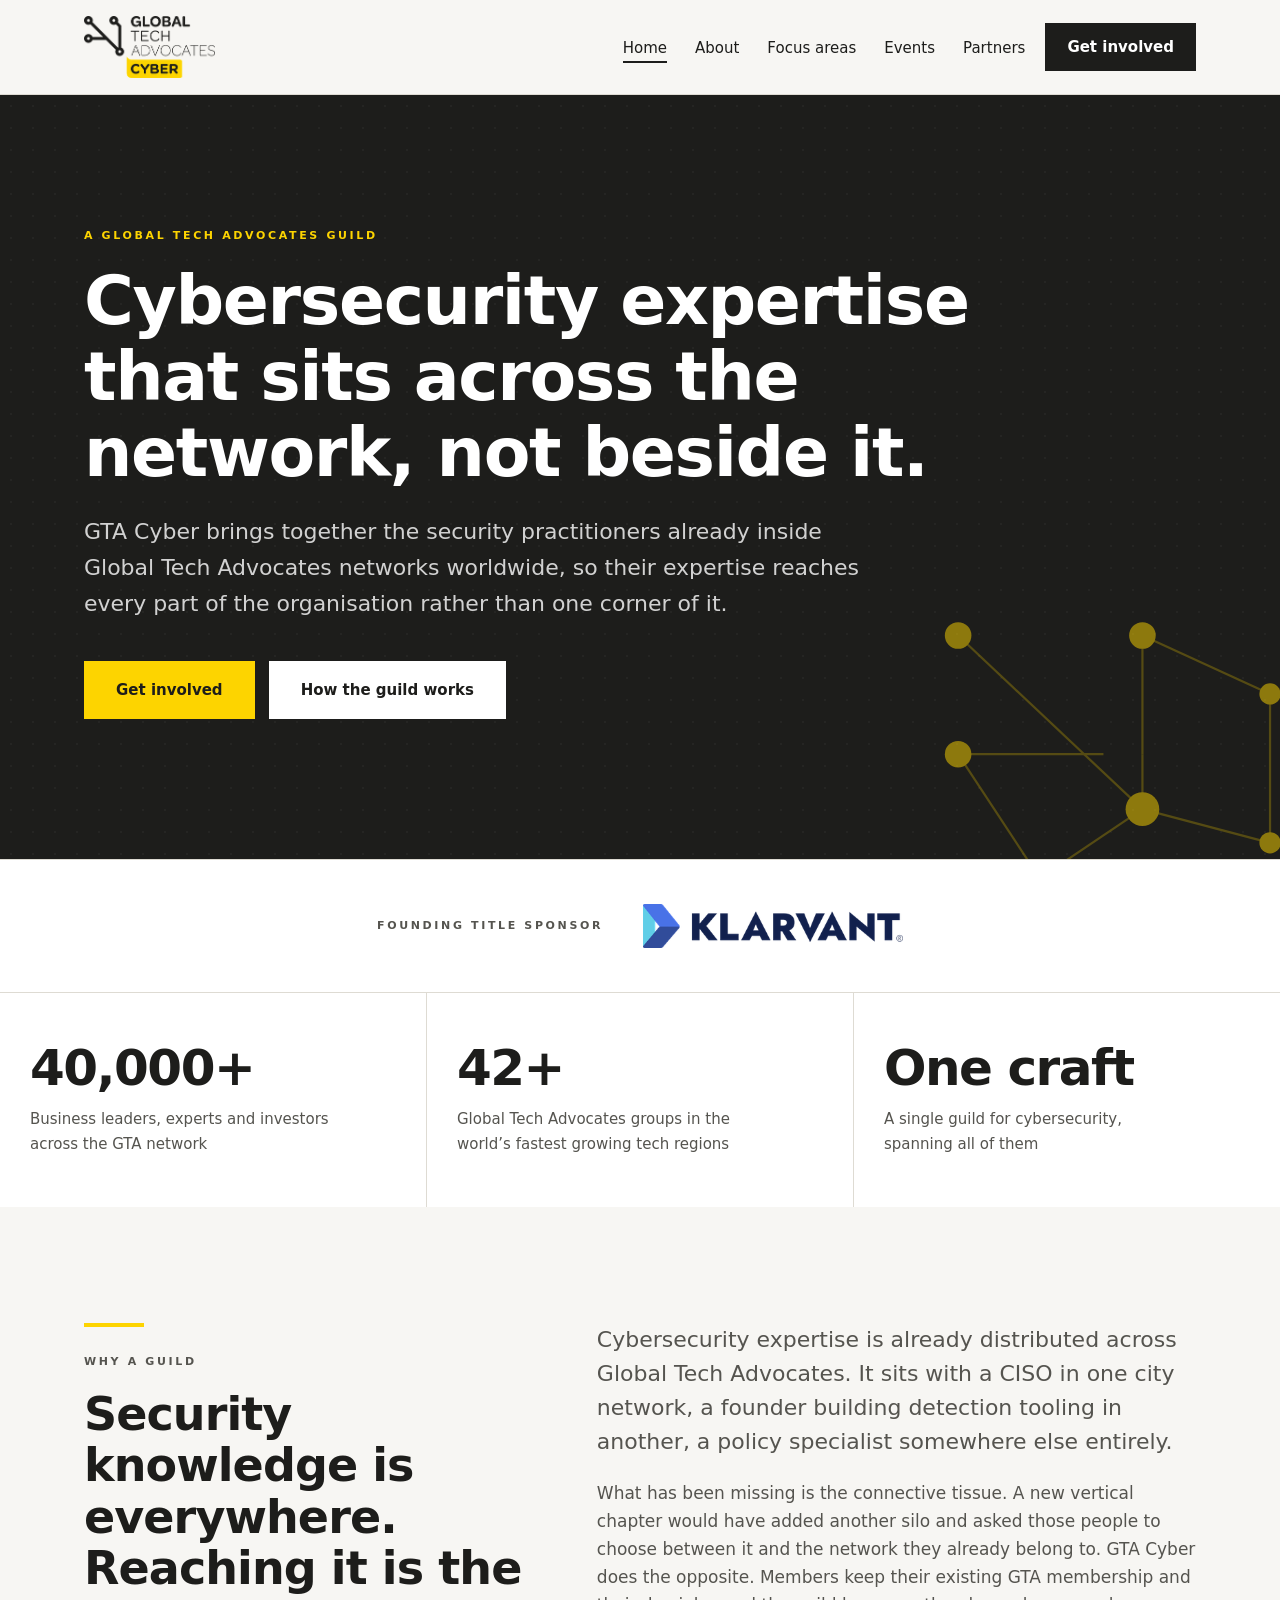
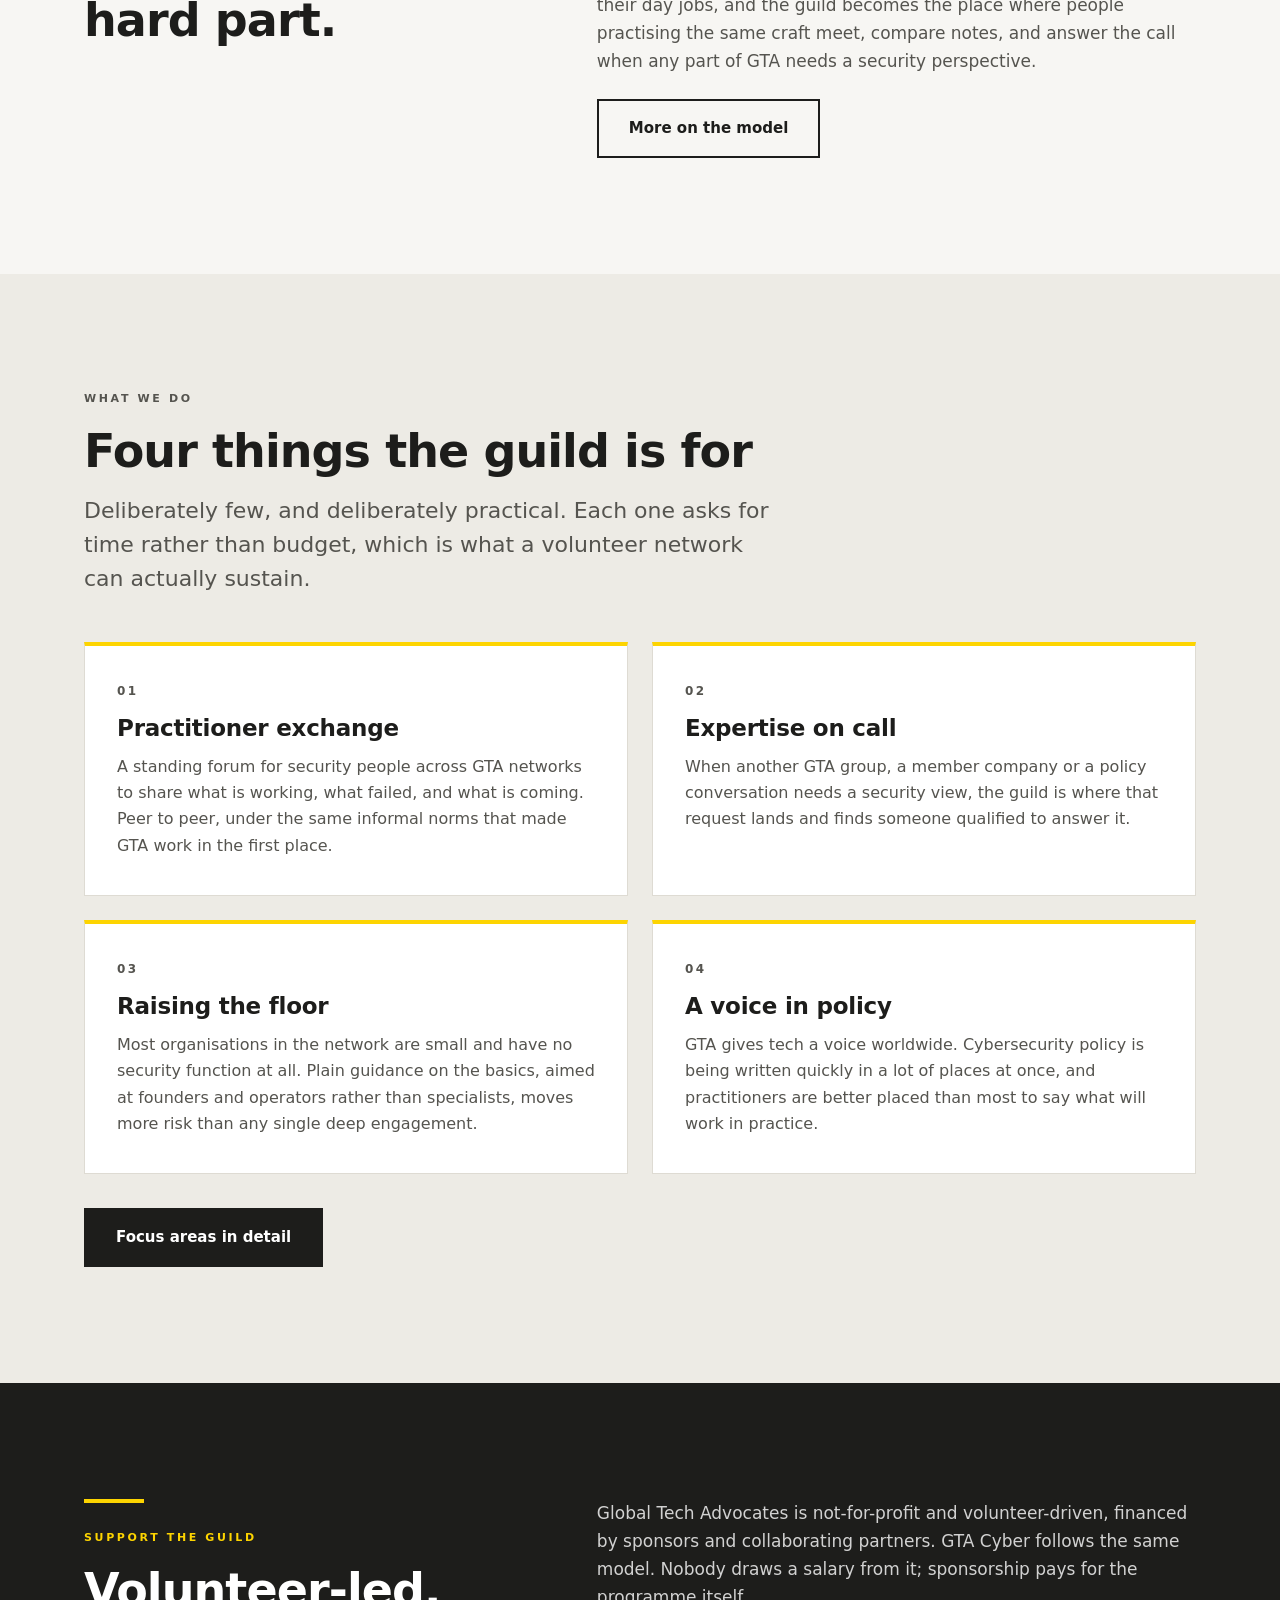
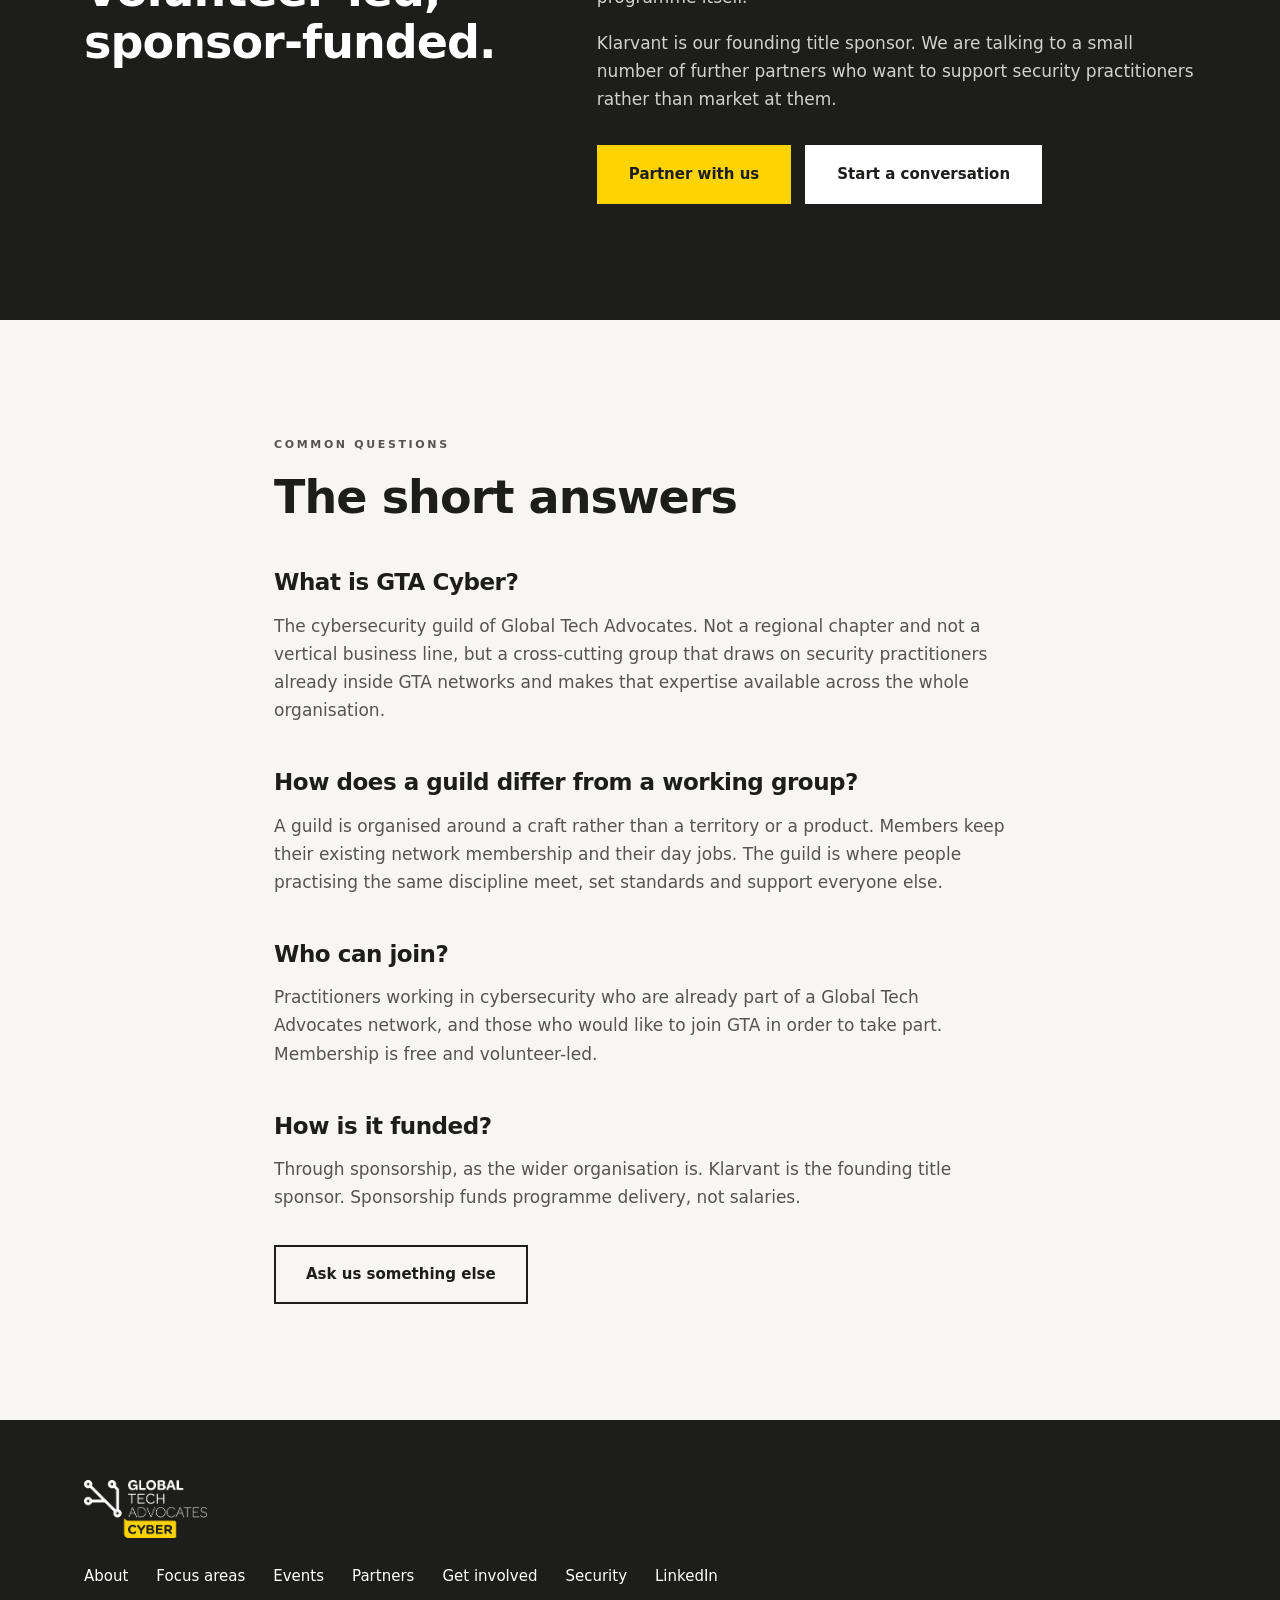
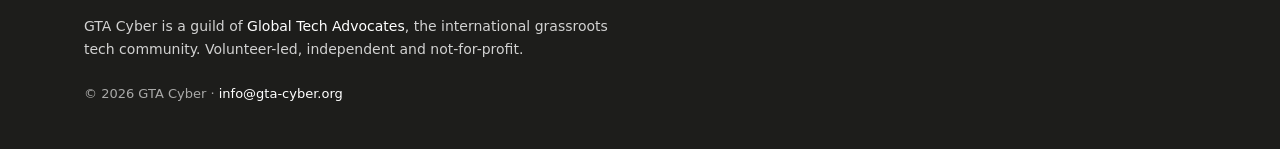
==== index.html @ bebfb398 "GTA Cyber site: eight pages, brand system, estate conventions" ====
<!DOCTYPE html>
<html lang="en-GB">
<head>
<meta charset="utf-8" />
<meta name="viewport" content="width=device-width, initial-scale=1" />
<title>GTA Cyber | Cybersecurity expertise across Global Tech Advocates</title>
<meta name="description" content="GTA Cyber is the cybersecurity guild of Global Tech Advocates. Rather than a vertical silo, it draws on subject matter experts already inside GTA networks worldwide and works across the whole organisation." />
<link rel="canonical" href="https://gta-cyber.org/" />
<meta property="og:type" content="website" />
<meta property="og:site_name" content="GTA Cyber" />
<meta property="og:title" content="GTA Cyber | Cybersecurity expertise across Global Tech Advocates" />
<meta property="og:description" content="The cybersecurity guild of Global Tech Advocates. Expertise that sits across the organisation rather than beside it." />
<meta property="og:url" content="https://gta-cyber.org/" />
<meta property="og:image" content="https://gta-cyber.org/assets/og-image.png" />
<meta property="og:image:width" content="1200" />
<meta property="og:image:height" content="630" />
<meta property="og:image:alt" content="Global Tech Advocates Cyber" />
<meta name="twitter:card" content="summary_large_image" />
<meta name="theme-color" content="#F7F6F3" />
<link rel="icon" href="/assets/favicon.ico" sizes="any" />
<link rel="icon" type="image/png" sizes="32x32" href="/assets/favicon-32.png" />
<link rel="icon" type="image/png" sizes="512x512" href="/assets/favicon-512.png" />
<link rel="apple-touch-icon" href="/assets/apple-touch-icon.png" />
<link rel="stylesheet" href="/assets/styles.css" />
<script type="application/ld+json">
{
  "@context":"https://schema.org",
  "@graph":[
    {
      "@type":"Organization",
      "@id":"https://gta-cyber.org/#organization",
      "name":"GTA Cyber",
      "alternateName":"Global Tech Advocates Cyber",
      "url":"https://gta-cyber.org/",
      "logo":"https://gta-cyber.org/assets/gta-cyber-logo.png",
      "description":"The cybersecurity guild of Global Tech Advocates, drawing on subject matter experts across GTA networks worldwide.",
      "parentOrganization":{
        "@type":"Organization",
        "name":"Global Tech Advocates",
        "url":"https://www.globaltechadvocates.org/"
      },
      "sameAs":["https://www.linkedin.com/company/gta-cyber"],
      "email":"info@gta-cyber.org",
      "nonprofitStatus":"Nonprofit"
    },
    {
      "@type":"WebSite",
      "@id":"https://gta-cyber.org/#website",
      "url":"https://gta-cyber.org/",
      "name":"GTA Cyber",
      "publisher":{"@id":"https://gta-cyber.org/#organization"}
    },
    {
      "@type":"FAQPage",
      "@id":"https://gta-cyber.org/#faq",
      "mainEntity":[
        {"@type":"Question","name":"What is GTA Cyber?",
         "acceptedAnswer":{"@type":"Answer","text":"GTA Cyber is the cybersecurity guild of Global Tech Advocates. It is not a separate regional chapter or a vertical business line. It is a cross-cutting group that draws on cybersecurity subject matter experts who are already members of GTA networks around the world, and makes that expertise available across the whole organisation."}},
        {"@type":"Question","name":"How does a guild differ from a working group?",
         "acceptedAnswer":{"@type":"Answer","text":"A guild is organised around a craft rather than a territory or a product. Members keep their existing GTA network membership and their day jobs. The guild is the place where people practising the same discipline meet, set standards, share what works, and support the rest of the organisation when a cybersecurity question comes up."}},
        {"@type":"Question","name":"Who can join GTA Cyber?",
         "acceptedAnswer":{"@type":"Answer","text":"Practitioners working in cybersecurity who are already part of a Global Tech Advocates network, and those who would like to join GTA in order to take part. Membership is free and volunteer-led, in keeping with the GTA model."}},
        {"@type":"Question","name":"How is GTA Cyber funded?",
         "acceptedAnswer":{"@type":"Answer","text":"Through sponsorship, in the same way as the wider Global Tech Advocates organisation. Klarvant is the founding title sponsor. Sponsorship funds programme delivery rather than salaries, since the guild is volunteer-led."}}
      ]
    }
  ]
}
</script>
</head>
<body>
<a class="skip" href="#main">Skip to main content</a>

<header class="site-header" id="siteHeader">
  <div class="wrap">
    <nav class="nav" aria-label="Primary">
      <a class="nav__logo" href="/"><img src="/assets/gta-cyber-logo.png" alt="GTA Cyber, Global Tech Advocates" width="279" height="132" /></a>
      <ul class="nav__links">
        <li><a href="/" aria-current="page">Home</a></li>
        <li><a href="/about">About</a></li>
        <li><a href="/focus-areas">Focus areas</a></li>
        <li><a href="/events">Events</a></li>
        <li><a href="/partners">Partners</a></li>
      </ul>
      <a class="nav__cta" href="/get-involved">Get involved</a>
      <button class="nav__toggle" id="navToggle" aria-expanded="false" aria-controls="navPanel">
        <span class="sr-only">Open menu</span>
        <svg viewBox="0 0 24 24" aria-hidden="true"><path d="M3 6h18M3 12h18M3 18h18" stroke-linecap="round"/></svg>
      </button>
    </nav>
    <div class="nav__panel" id="navPanel">
      <ul>
        <li><a href="/">Home</a></li>
        <li><a href="/about">About</a></li>
        <li><a href="/focus-areas">Focus areas</a></li>
        <li><a href="/events">Events</a></li>
        <li><a href="/partners">Partners</a></li>
        <li><a href="/get-involved">Get involved</a></li>
      </ul>
    </div>
  </div>
</header>

<main id="main">

  <section class="hero">
    <svg class="hero__deco" viewBox="0 0 520 420" aria-hidden="true" focusable="false">
      <g class="e">
        <path d="M78 66 L286 262" /><path d="M286 66 L286 200" />
        <path d="M78 200 L242 200" /><path d="M286 262 L286 200" />
        <path d="M286 66 L430 132" /><path d="M430 132 L430 300" />
        <path d="M286 262 L430 300" /><path d="M170 340 L286 262" />
        <path d="M170 340 L78 200" />
      </g>
      <g class="n">
        <circle cx="78" cy="66" r="15" /><circle cx="286" cy="66" r="15" />
        <circle cx="78" cy="200" r="15" /><circle cx="286" cy="262" r="19" />
        <circle cx="430" cy="132" r="12" /><circle cx="430" cy="300" r="12" />
        <circle cx="170" cy="340" r="12" />
      </g>
    </svg>
    <div class="wrap hero__inner">
      <span class="eyebrow">A Global Tech Advocates guild</span>
      <h1>Cybersecurity expertise that sits across the network, not beside it.</h1>
      <p>GTA Cyber brings together the security practitioners already inside Global Tech Advocates networks worldwide, so their expertise reaches every part of the organisation rather than one corner of it.</p>
      <div class="hero__cta">
        <a class="btn btn--yellow" href="/get-involved">Get involved</a>
        <a class="btn btn--light" href="/about">How the guild works</a>
      </div>
    </div>
  </section>

  <section class="sponsor" aria-label="Founding title sponsor">
    <div class="wrap sponsor__inner">
      <span class="sponsor__label">Founding title sponsor</span>
      <a class="sponsor__logo" href="https://klarvant.com/" aria-label="Klarvant, founding title sponsor of GTA Cyber"><img src="/assets/partners/klarvant.png" alt="Klarvant" width="378" height="64" /></a>
    </div>
  </section>

  <section class="stats" aria-label="Global Tech Advocates at a glance">
    <div class="stat"><b>40,000+</b><span>Business leaders, experts and investors across the GTA network</span></div>
    <div class="stat"><b>42+</b><span>Global Tech Advocates groups in the world&rsquo;s fastest growing tech regions</span></div>
    <div class="stat"><b>One craft</b><span>A single guild for cybersecurity, spanning all of them</span></div>
  </section>

  <section class="pad">
    <div class="wrap split">
      <div>
        <div class="rule" aria-hidden="true"></div>
        <span class="eyebrow">Why a guild</span>
        <h2>Security knowledge is everywhere. Reaching it is the hard part.</h2>
      </div>
      <div>
        <p class="lead">Cybersecurity expertise is already distributed across Global Tech Advocates. It sits with a CISO in one city network, a founder building detection tooling in another, a policy specialist somewhere else entirely.</p>
        <p style="margin-top:20px;color:var(--muted)">What has been missing is the connective tissue. A new vertical chapter would have added another silo and asked those people to choose between it and the network they already belong to. GTA Cyber does the opposite. Members keep their existing GTA membership and their day jobs, and the guild becomes the place where people practising the same craft meet, compare notes, and answer the call when any part of GTA needs a security perspective.</p>
        <p style="margin-top:24px"><a class="btn btn--ghost" href="/about">More on the model</a></p>
      </div>
    </div>
  </section>

  <section class="pad sand">
    <div class="wrap">
      <div class="sec-head">
        <span class="eyebrow">What we do</span>
        <h2>Four things the guild is for</h2>
        <p class="lead">Deliberately few, and deliberately practical. Each one asks for time rather than budget, which is what a volunteer network can actually sustain.</p>
      </div>
      <div class="grid grid--2">
        <article class="card card--flag">
          <span class="card__num">01</span>
          <h3>Practitioner exchange</h3>
          <p>A standing forum for security people across GTA networks to share what is working, what failed, and what is coming. Peer to peer, under the same informal norms that made GTA work in the first place.</p>
        </article>
        <article class="card card--flag">
          <span class="card__num">02</span>
          <h3>Expertise on call</h3>
          <p>When another GTA group, a member company or a policy conversation needs a security view, the guild is where that request lands and finds someone qualified to answer it.</p>
        </article>
        <article class="card card--flag">
          <span class="card__num">03</span>
          <h3>Raising the floor</h3>
          <p>Most organisations in the network are small and have no security function at all. Plain guidance on the basics, aimed at founders and operators rather than specialists, moves more risk than any single deep engagement.</p>
        </article>
        <article class="card card--flag">
          <span class="card__num">04</span>
          <h3>A voice in policy</h3>
          <p>GTA gives tech a voice worldwide. Cybersecurity policy is being written quickly in a lot of places at once, and practitioners are better placed than most to say what will work in practice.</p>
        </article>
      </div>
      <p style="margin-top:34px"><a class="btn" href="/focus-areas">Focus areas in detail</a></p>
    </div>
  </section>

  <section class="pad on-ink">
    <div class="wrap split">
      <div>
        <div class="rule" aria-hidden="true"></div>
        <span class="eyebrow">Support the guild</span>
        <h2>Volunteer-led, sponsor-funded.</h2>
      </div>
      <div>
        <p>Global Tech Advocates is not-for-profit and volunteer-driven, financed by sponsors and collaborating partners. GTA Cyber follows the same model. Nobody draws a salary from it; sponsorship pays for the programme itself.</p>
        <p style="margin-top:18px">Klarvant is our founding title sponsor. We are talking to a small number of further partners who want to support security practitioners rather than market at them.</p>
        <div style="margin-top:32px;display:flex;gap:14px;flex-wrap:wrap">
          <a class="btn btn--yellow" href="/partners">Partner with us</a>
          <a class="btn btn--light" href="/get-involved?interest=sponsorship">Start a conversation</a>
        </div>
      </div>
    </div>
  </section>

  <section class="pad">
    <div class="wrap wrap--narrow">
      <div class="sec-head">
        <span class="eyebrow">Common questions</span>
        <h2>The short answers</h2>
      </div>
      <div class="prose">
        <h2 style="font-size:clamp(19px,2vw,23px);margin-top:0">What is GTA Cyber?</h2>
        <p>The cybersecurity guild of Global Tech Advocates. Not a regional chapter and not a vertical business line, but a cross-cutting group that draws on security practitioners already inside GTA networks and makes that expertise available across the whole organisation.</p>

        <h2 style="font-size:clamp(19px,2vw,23px)">How does a guild differ from a working group?</h2>
        <p>A guild is organised around a craft rather than a territory or a product. Members keep their existing network membership and their day jobs. The guild is where people practising the same discipline meet, set standards and support everyone else.</p>

        <h2 style="font-size:clamp(19px,2vw,23px)">Who can join?</h2>
        <p>Practitioners working in cybersecurity who are already part of a Global Tech Advocates network, and those who would like to join GTA in order to take part. Membership is free and volunteer-led.</p>

        <h2 style="font-size:clamp(19px,2vw,23px)">How is it funded?</h2>
        <p>Through sponsorship, as the wider organisation is. Klarvant is the founding title sponsor. Sponsorship funds programme delivery, not salaries.</p>
      </div>
      <p style="margin-top:34px"><a class="btn btn--ghost" href="/get-involved">Ask us something else</a></p>
    </div>
  </section>

</main>

<footer class="site-footer">
  <div class="wrap">
    <a class="foot__logo" href="/" aria-label="GTA Cyber home"><img src="/assets/gta-cyber-logo-light.png" alt="GTA Cyber" width="279" height="132" /></a>
    <ul class="foot__links">
      <li><a href="/about">About</a></li>
      <li><a href="/focus-areas">Focus areas</a></li>
      <li><a href="/events">Events</a></li>
      <li><a href="/partners">Partners</a></li>
      <li><a href="/get-involved">Get involved</a></li>
      <li><a href="/security-policy">Security</a></li>
      <li><a href="https://www.linkedin.com/company/gta-cyber">LinkedIn</a></li>
    </ul>
    <p class="foot__parent">GTA Cyber is a guild of <a href="https://www.globaltechadvocates.org/">Global Tech Advocates</a>, the international grassroots tech community. Volunteer-led, independent and not-for-profit.</p>
    <p class="foot__cr">&copy; <span id="yr">2026</span> GTA Cyber &middot; <a href="mailto:info@gta-cyber.org">info@gta-cyber.org</a></p>
  </div>
</footer>
<script src="/assets/site.js"></script>
</body>
</html>
---- assets/styles.css ----
/* GTA Cyber */

:root{
  --ink:#1D1D1B;
  --ink-deep:#141412;
  --yellow:#FDD400;
  --yellow-deep:#E8C200;
  --paper:#F7F6F3;
  --sand:#EDEBE5;
  --white:#FFFFFF;
  --muted:#55544F;
  --muted-light:rgba(255,255,255,.80);
  --line:#DEDBD3;
  --line-dark:rgba(255,255,255,.16);
  --klarvant:#11204D;
  --header-h:94px;
  --font:system-ui,-apple-system,"Segoe UI",Roboto,"Helvetica Neue",Arial,sans-serif;
}

*{box-sizing:border-box;margin:0;padding:0}
html{-webkit-text-size-adjust:100%;scroll-behavior:smooth}
@media(prefers-reduced-motion:reduce){html{scroll-behavior:auto}}
body{font-family:var(--font);color:var(--ink);background:var(--paper);
  line-height:1.65;font-size:17px;-webkit-font-smoothing:antialiased}
img{max-width:100%;height:auto;display:block}
a{color:var(--ink);text-underline-offset:3px}
a:focus-visible,button:focus-visible{outline:3px solid var(--ink);outline-offset:3px}
[id]{scroll-margin-top:calc(var(--header-h) + 24px)}

.wrap{width:100%;max-width:1160px;margin:0 auto;padding:0 24px}
.wrap--narrow{max-width:780px}
.pad{padding:80px 0}
@media(min-width:820px){.pad{padding:116px 0}}
.sr-only{position:absolute;width:1px;height:1px;overflow:hidden;clip:rect(0 0 0 0);white-space:nowrap}
.skip{position:absolute;left:-9999px}
.skip:focus{left:16px;top:16px;z-index:100;background:var(--white);padding:12px 18px;
  border:2px solid var(--ink)}

h1,h2,h3{line-height:1.12;letter-spacing:-.02em;font-weight:600}
h1{font-size:clamp(38px,5.6vw,68px)}
h2{font-size:clamp(28px,3.8vw,46px)}
h3{font-size:clamp(19px,2vw,23px);letter-spacing:-.01em}
p{max-width:68ch}
.lead{font-size:clamp(18px,2.1vw,22px);color:var(--muted);line-height:1.55}
.center{text-align:center}
.center p{margin-left:auto;margin-right:auto}

.eyebrow{display:block;font-size:11px;font-weight:700;letter-spacing:.24em;
  text-transform:uppercase;color:var(--muted);margin-bottom:18px}
.rule{height:4px;width:60px;background:var(--yellow);margin-bottom:26px}
.sec-head{max-width:64ch;margin-bottom:46px}
.sec-head h2{margin-bottom:16px}

.btn{display:inline-flex;align-items:center;justify-content:center;
  background:var(--ink);color:var(--white);text-decoration:none;font-weight:600;
  font-size:15px;padding:15px 30px;min-height:50px;border:2px solid var(--ink);
  transition:background .16s,color .16s,border-color .16s}
.btn:hover{background:var(--ink-deep);border-color:var(--ink-deep)}
.btn--yellow{background:var(--yellow);color:var(--ink);border-color:var(--yellow)}
.btn--yellow:hover{background:var(--yellow-deep);border-color:var(--yellow-deep)}
.btn--ghost{background:transparent;color:var(--ink);border-color:var(--ink)}
.btn--ghost:hover{background:var(--ink);color:var(--white)}
.btn--light{background:var(--white);color:var(--ink);border-color:var(--white)}
.btn--light:hover{background:var(--yellow);border-color:var(--yellow)}

.site-header{position:sticky;top:0;z-index:50;background:var(--paper);
  border-bottom:1px solid var(--line);transition:box-shadow .3s}
.site-header.is-stuck{box-shadow:0 6px 24px rgba(29,29,27,.10)}
.nav{display:flex;align-items:center;gap:20px;height:var(--header-h)}
.nav__logo img{height:62px;width:auto}
@media(max-width:600px){.nav__logo img{height:50px}}
.nav__links{display:none;gap:28px;list-style:none;margin-left:auto}
@media(min-width:960px){.nav__links{display:flex;align-items:center}}
.nav__links a{color:var(--ink);text-decoration:none;font-size:15px;font-weight:500;padding:6px 0}
.nav__links a:hover{box-shadow:inset 0 -2px 0 var(--yellow)}
.nav__links a[aria-current]{box-shadow:inset 0 -2px 0 var(--ink)}
.nav__cta{display:none}
@media(min-width:960px){.nav__cta{display:inline-flex;align-items:center;background:var(--ink);
  color:var(--white);text-decoration:none;font-weight:600;font-size:15px;
  padding:12px 22px;min-height:44px}
  .nav__cta:hover{background:var(--yellow);color:var(--ink)}}
.nav__toggle{display:inline-flex;background:none;border:0;padding:10px;cursor:pointer;
  min-height:44px;min-width:44px;align-items:center;justify-content:center;margin-left:auto}
@media(min-width:960px){.nav__toggle{display:none}}
.nav__toggle svg{width:26px;height:26px;stroke:var(--ink);stroke-width:2;fill:none}
.nav__panel{display:none;padding:4px 0 20px}
.nav__panel.open{display:block}
@media(min-width:960px){.nav__panel{display:none!important}}
.nav__panel ul{list-style:none}
.nav__panel a{display:block;padding:15px 0;color:var(--ink);text-decoration:none;
  font-weight:500;border-bottom:1px solid var(--line)}

.hero{position:relative;background:var(--ink);color:var(--white);overflow:hidden;
  padding:96px 0 104px}
@media(min-width:820px){.hero{padding:132px 0 140px}}
.hero::before{content:"";position:absolute;inset:0;z-index:0;opacity:.5;
  background-image:radial-gradient(circle,rgba(255,255,255,.07) 1px,transparent 1px);
  background-size:22px 22px}
.hero__deco{position:absolute;right:-70px;bottom:-90px;z-index:1;
  width:min(470px,36vw);height:auto;pointer-events:none;opacity:.5}
@media(max-width:1000px){.hero__deco{opacity:.20;right:-150px;bottom:-130px;
  width:min(420px,58vw)}}
.hero__deco .n{fill:var(--yellow)}
.hero__deco .e{stroke:var(--yellow);stroke-width:2.5;fill:none;opacity:.5}
.hero__inner{position:relative;z-index:2}
.hero h1{max-width:19ch;color:var(--white)}
.hero .eyebrow{color:var(--yellow)}
.hero p{color:var(--muted-light);margin-top:22px;max-width:56ch;
  font-size:clamp(18px,2.1vw,22px)}
.hero__cta{display:flex;gap:14px;flex-wrap:wrap;margin-top:38px}

.phero{background:var(--sand);border-bottom:1px solid var(--line);
  padding:56px 0 60px}
@media(min-width:820px){.phero{padding:92px 0 96px}}
.phero h1{max-width:17ch}
.phero p{color:var(--muted);margin-top:18px;max-width:58ch;font-size:clamp(17px,2vw,21px)}

.stats{display:grid;gap:1px;background:var(--line);grid-template-columns:1fr}
@media(min-width:760px){.stats{grid-template-columns:repeat(3,1fr)}}
.stat{background:var(--white);padding:50px 30px}
.stat b{display:block;font-size:clamp(32px,4.4vw,50px);line-height:1;font-weight:600;
  letter-spacing:-.03em;font-variant-numeric:tabular-nums}
.stat span{display:block;margin-top:14px;font-size:15px;color:var(--muted);max-width:32ch}

.split{display:grid;gap:40px;grid-template-columns:1fr;align-items:start}
@media(min-width:900px){.split{grid-template-columns:.85fr 1.15fr;gap:70px}}

.grid{display:grid;gap:24px;grid-template-columns:1fr}
@media(min-width:720px){.grid--2{grid-template-columns:repeat(2,1fr)}}
@media(min-width:860px){.grid--3{grid-template-columns:repeat(3,1fr)}}
.card{background:var(--white);border:1px solid var(--line);padding:36px 32px;
  transition:transform .25s,box-shadow .25s,border-color .25s}
.card:hover{transform:translateY(-3px);border-color:var(--ink);
  box-shadow:0 16px 40px rgba(29,29,27,.09)}
.card h3{margin-bottom:12px}
.card p{color:var(--muted);font-size:16px}
.card__num{display:block;font-size:12px;font-weight:700;letter-spacing:.2em;
  color:var(--muted);margin-bottom:14px}
.card--flag{border-top:4px solid var(--yellow)}

.list{list-style:none;display:grid;gap:15px}
.list li{display:flex;gap:14px;align-items:flex-start;color:var(--muted)}
.list .dot{flex:none;width:9px;height:9px;background:var(--yellow);margin-top:9px}
.on-ink .list li{color:var(--muted-light)}

.on-ink{background:var(--ink);color:var(--white)}
.on-ink h2,.on-ink h3{color:var(--white)}
.on-ink p{color:var(--muted-light)}
.on-ink .eyebrow{color:var(--yellow)}
.sand{background:var(--sand)}
.white{background:var(--white);border-top:1px solid var(--line);
  border-bottom:1px solid var(--line)}

.sponsor{background:var(--white);border-top:1px solid var(--line);
  border-bottom:1px solid var(--line);padding:44px 0}
.sponsor__inner{display:flex;flex-direction:column;align-items:center;gap:20px;
  text-align:center}
@media(min-width:760px){.sponsor__inner{flex-direction:row;justify-content:center;gap:40px;
  text-align:left}}
.sponsor__label{font-size:11px;font-weight:700;letter-spacing:.24em;
  text-transform:uppercase;color:var(--muted)}
.sponsor__logo img{height:44px;width:auto}

.tiers{display:grid;gap:24px;grid-template-columns:1fr}
@media(min-width:860px){.tiers{grid-template-columns:repeat(3,1fr)}}
.tier{background:var(--white);border:1px solid var(--line);padding:34px 30px;
  display:flex;flex-direction:column}
.tier--lead{border:2px solid var(--ink)}
.tier__name{font-size:12px;font-weight:700;letter-spacing:.2em;text-transform:uppercase;
  margin-bottom:8px}
.tier--lead .tier__name{color:var(--ink)}
.tier__tag{font-size:15px;color:var(--muted);margin-bottom:22px}
.tier ul{list-style:none;display:grid;gap:11px;font-size:15px;color:var(--muted);
  margin-bottom:26px}
.tier ul li{display:flex;gap:11px;align-items:flex-start}
.tier ul .dot{flex:none;width:8px;height:8px;background:var(--yellow);margin-top:8px}
.tier .btn{margin-top:auto;align-self:flex-start}
.tier__taken{display:inline-block;background:var(--yellow);color:var(--ink);
  font-size:11px;font-weight:700;letter-spacing:.14em;text-transform:uppercase;
  padding:5px 10px;margin-bottom:14px}

.timeline{display:grid;gap:0;list-style:none}
.tl{display:grid;gap:6px 28px;grid-template-columns:1fr;padding:26px 0;
  border-top:1px solid var(--line)}
@media(min-width:760px){.tl{grid-template-columns:190px 1fr;align-items:baseline}}
.tl:last-child{border-bottom:1px solid var(--line)}
.tl__when{font-size:13px;font-weight:700;letter-spacing:.14em;text-transform:uppercase;
  color:var(--muted)}
.tl__what h3{margin-bottom:6px}
.tl__what p{color:var(--muted);font-size:16px}
.soon{display:inline-flex;align-items:center;background:var(--sand);
  border:1px dashed var(--line);color:var(--muted);font-size:14px;padding:10px 16px}

.prose h2{margin:46px 0 16px}
.prose h2:first-child{margin-top:0}
.prose p{margin-bottom:14px;color:var(--muted)}
.prose ul{margin:0 0 18px 22px;color:var(--muted)}
.prose li{margin-bottom:8px}
.prose strong{color:var(--ink)}

.field{margin-bottom:20px}
.field label{display:block;font-size:14px;font-weight:600;margin-bottom:8px}
.field input,.field select,.field textarea{width:100%;padding:13px 15px;font:inherit;
  font-size:16px;border:1px solid var(--line);background:var(--white);color:var(--ink);
  min-height:50px}
.field textarea{min-height:150px;resize:vertical}
.field input:focus,.field select:focus,.field textarea:focus{outline:3px solid var(--ink);
  outline-offset:0;border-color:var(--ink)}
.field--half{display:grid;gap:20px;grid-template-columns:1fr}
@media(min-width:660px){.field--half{grid-template-columns:1fr 1fr}}
.form-note{font-size:13px;color:var(--muted);margin-top:14px}
[data-form-status]{margin-top:16px;font-size:15px;font-weight:500}
.hp{position:absolute;left:-9999px}

.site-footer{background:var(--ink);color:var(--muted-light);padding:60px 0 44px}
.site-footer a{color:var(--white);text-decoration:none}
.site-footer a:hover{color:var(--yellow)}
.foot__logo img{height:58px;width:auto}
.foot__links{list-style:none;display:flex;flex-wrap:wrap;gap:12px 28px;margin:26px 0;
  font-size:15px}
.foot__cr{font-size:13px;color:rgba(255,255,255,.62);margin-top:22px}
.foot__parent{font-size:14px;margin-top:6px;max-width:60ch}

.js-anim .reveal{opacity:0;transform:translateY(20px)}
.js-anim .reveal.is-in{opacity:1;transform:none;
  transition:opacity .7s cubic-bezier(.2,.7,.3,1),transform .7s cubic-bezier(.2,.7,.3,1)}
.js-anim .reveal-stagger>*{opacity:0;transform:translateY(22px)}
.js-anim .reveal-stagger.is-in>*{opacity:1;transform:none;
  transition:opacity .65s cubic-bezier(.2,.7,.3,1),transform .65s cubic-bezier(.2,.7,.3,1)}
.js-anim .reveal-stagger.is-in>*:nth-child(2){transition-delay:.09s}
.js-anim .reveal-stagger.is-in>*:nth-child(3){transition-delay:.18s}
.js-anim .reveal-stagger.is-in>*:nth-child(4){transition-delay:.27s}

@media(prefers-reduced-motion:reduce){
  .js-anim .reveal,.js-anim .reveal-stagger>*{opacity:1!important;transform:none!important}
  *{transition:none!important;animation:none!important}
}
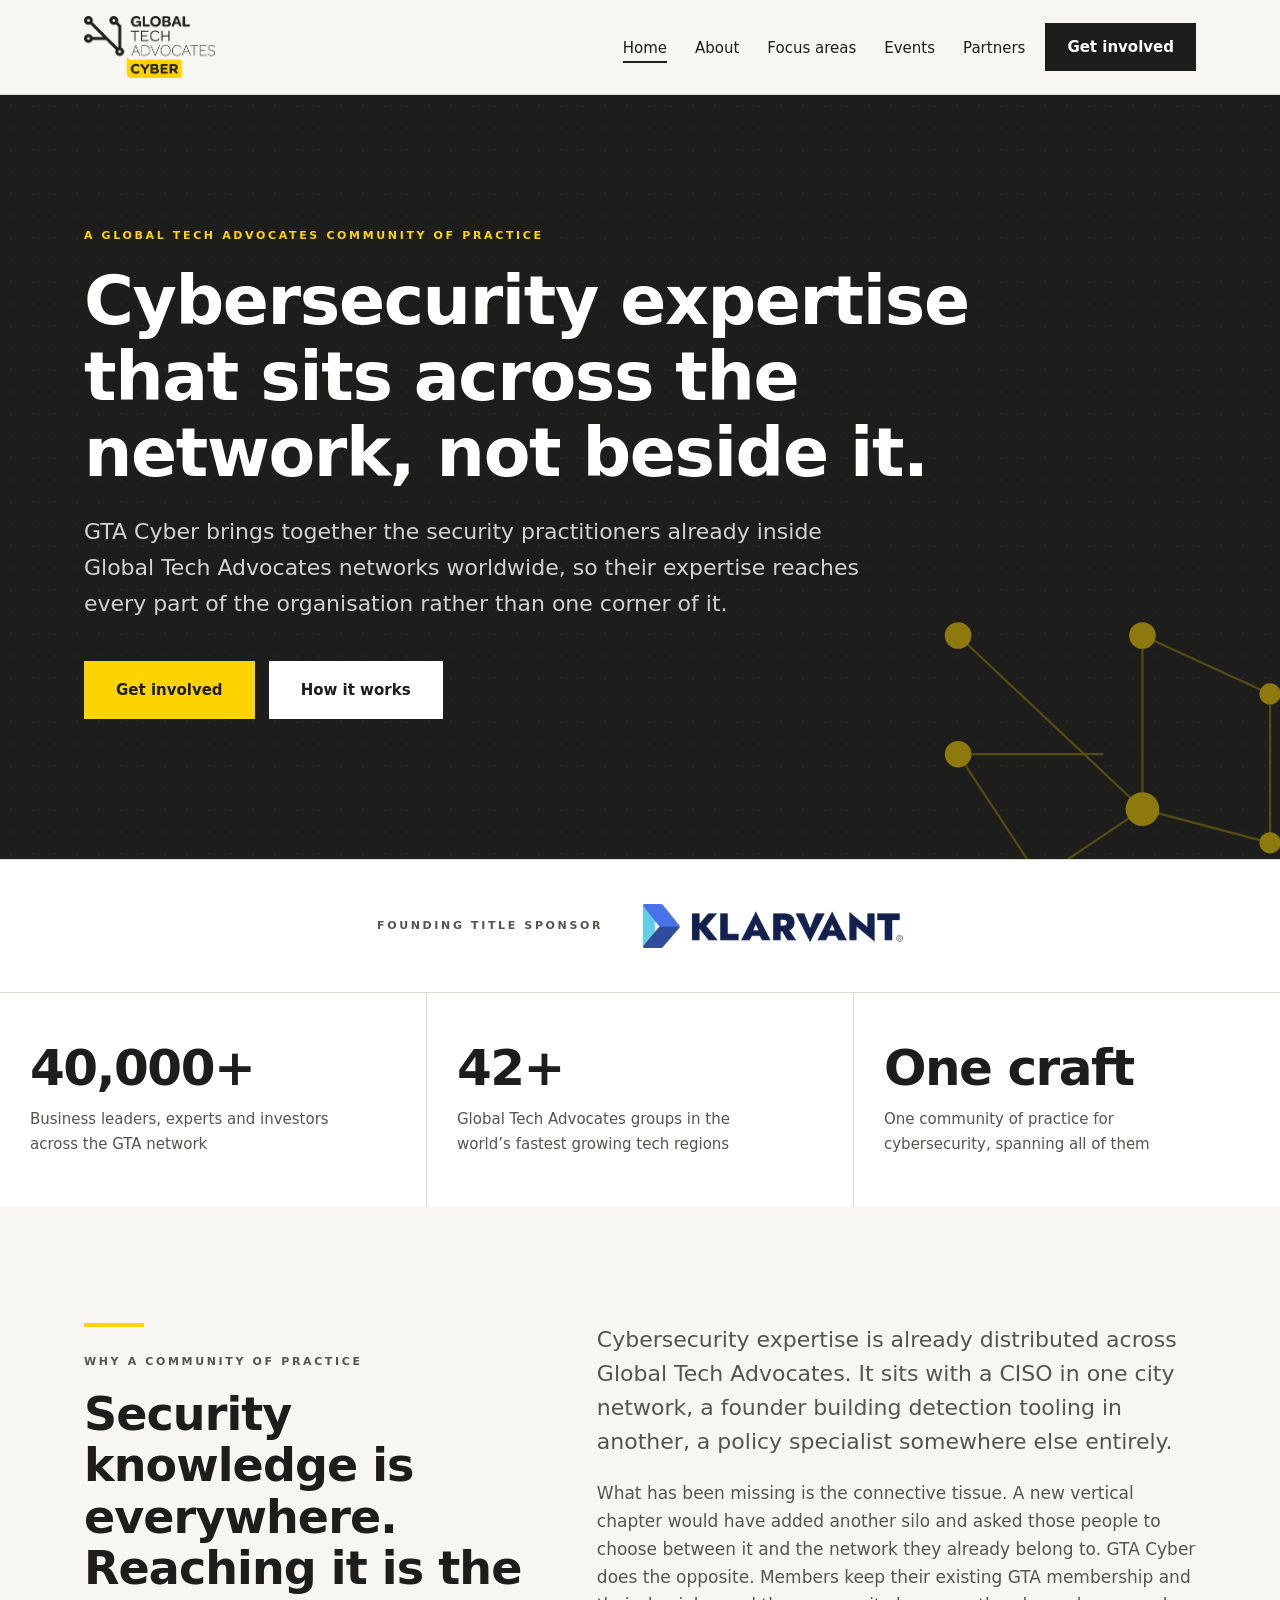
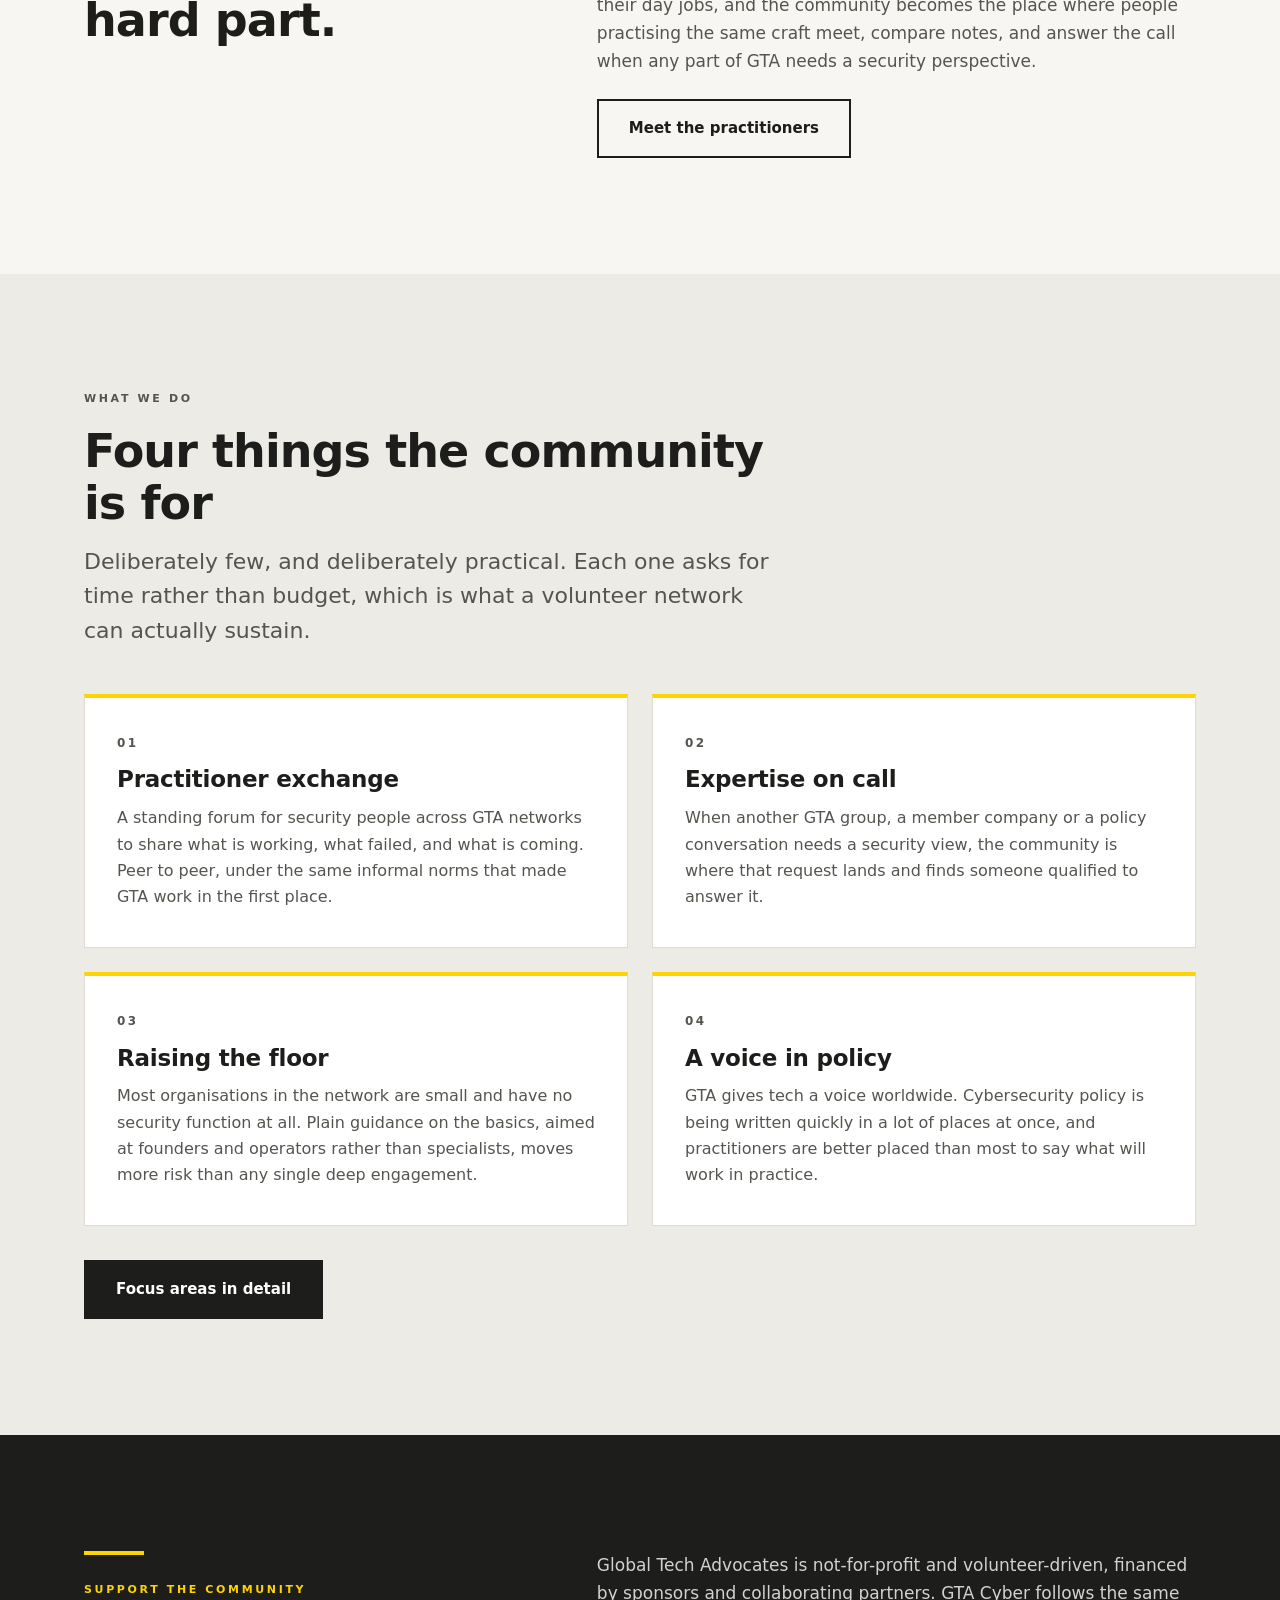
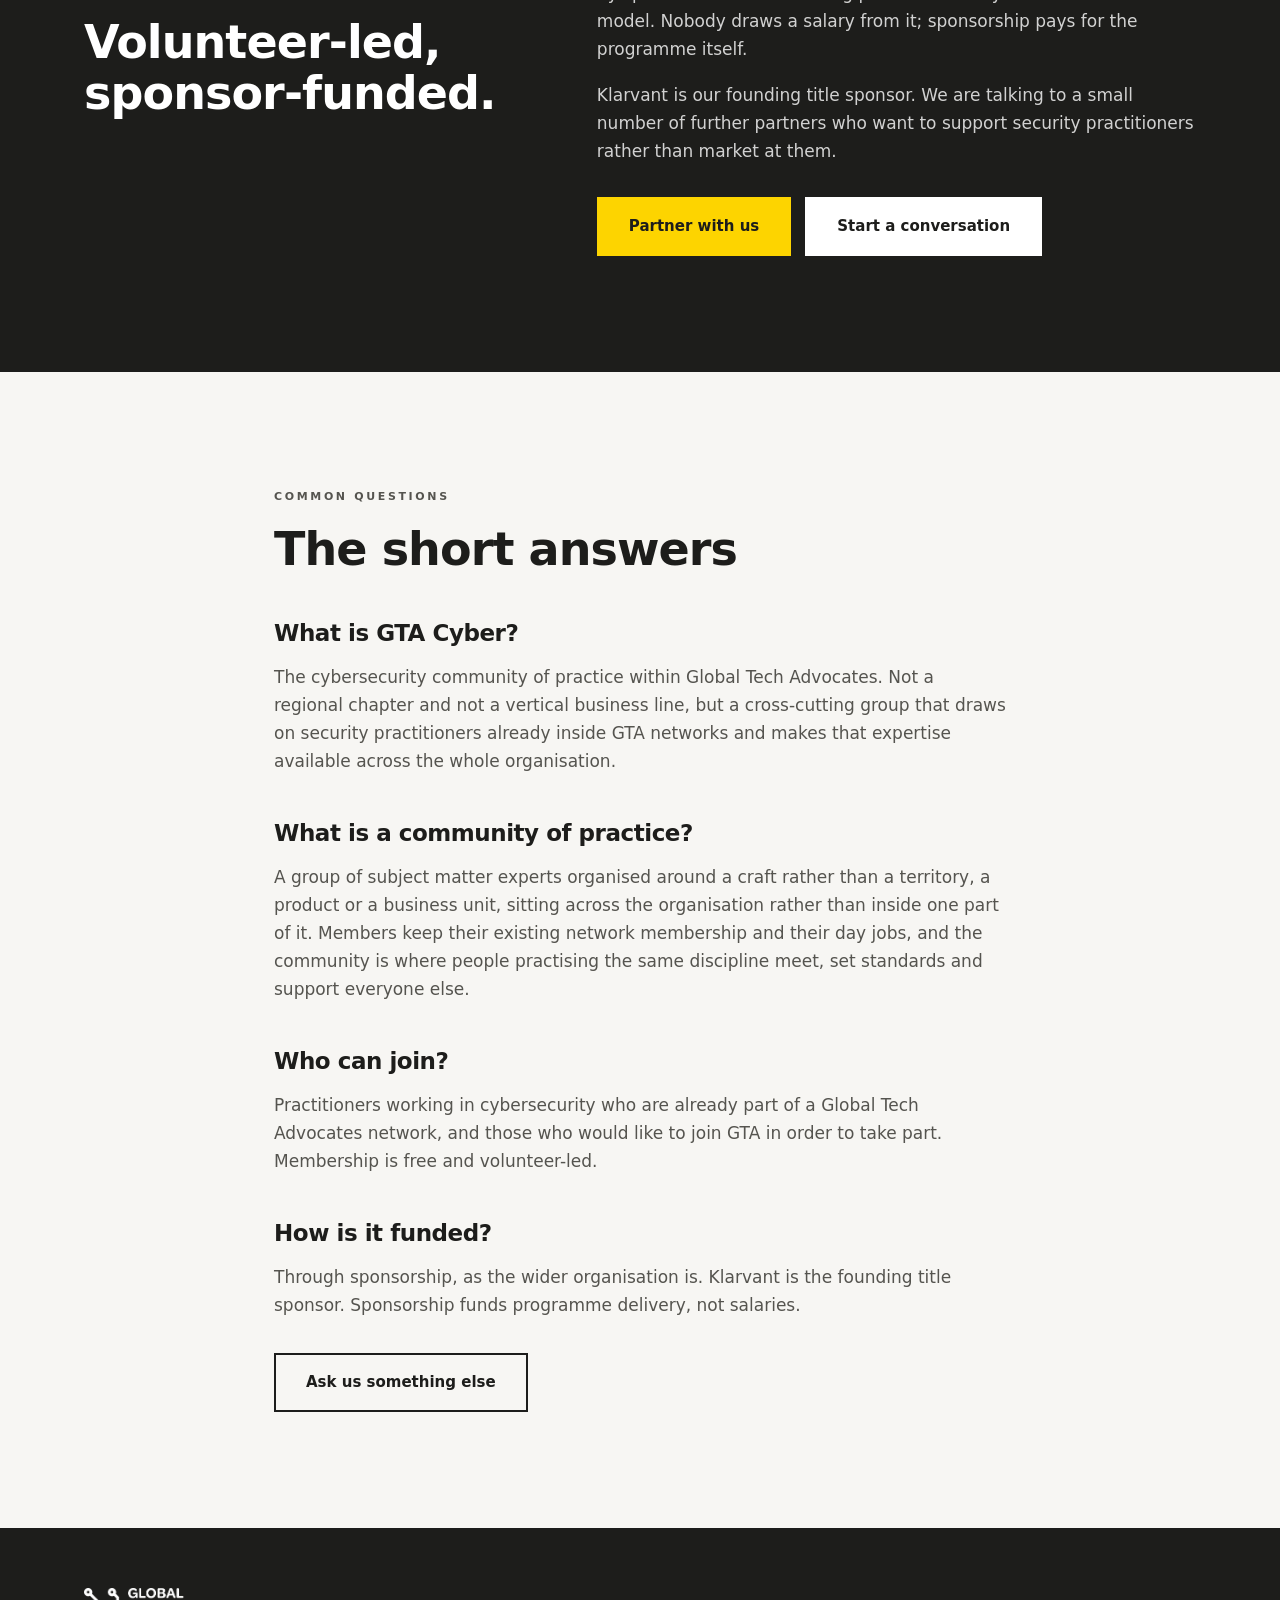
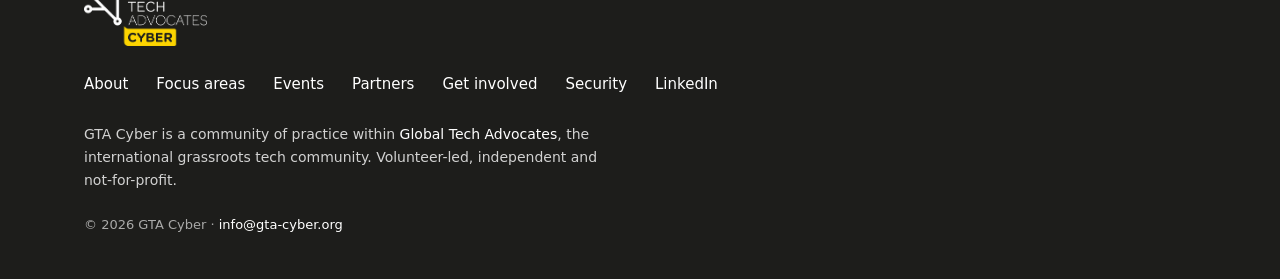
==== commit dc2f6f6f: "Replace guild terminology with community of practice; add member cards" ====
--- a/index.html
+++ b/index.html
@@ -4,12 +4,12 @@
 <meta charset="utf-8" />
 <meta name="viewport" content="width=device-width, initial-scale=1" />
 <title>GTA Cyber | Cybersecurity expertise across Global Tech Advocates</title>
-<meta name="description" content="GTA Cyber is the cybersecurity guild of Global Tech Advocates. Rather than a vertical silo, it draws on subject matter experts already inside GTA networks worldwide and works across the whole organisation." />
+<meta name="description" content="GTA Cyber is the cybersecurity community of practice within Global Tech Advocates. Rather than a vertical silo, it draws on subject matter experts already inside GTA networks worldwide and works across the whole organisation." />
 <link rel="canonical" href="https://gta-cyber.org/" />
 <meta property="og:type" content="website" />
 <meta property="og:site_name" content="GTA Cyber" />
 <meta property="og:title" content="GTA Cyber | Cybersecurity expertise across Global Tech Advocates" />
-<meta property="og:description" content="The cybersecurity guild of Global Tech Advocates. Expertise that sits across the organisation rather than beside it." />
+<meta property="og:description" content="The cybersecurity community of practice within Global Tech Advocates. Expertise that sits across the organisation rather than beside it." />
 <meta property="og:url" content="https://gta-cyber.org/" />
 <meta property="og:image" content="https://gta-cyber.org/assets/og-image.png" />
 <meta property="og:image:width" content="1200" />
@@ -33,7 +33,7 @@
       "alternateName":"Global Tech Advocates Cyber",
       "url":"https://gta-cyber.org/",
       "logo":"https://gta-cyber.org/assets/gta-cyber-logo.png",
-      "description":"The cybersecurity guild of Global Tech Advocates, drawing on subject matter experts across GTA networks worldwide.",
+      "description":"The cybersecurity community of practice within Global Tech Advocates, drawing on subject matter experts across GTA networks worldwide.",
       "parentOrganization":{
         "@type":"Organization",
         "name":"Global Tech Advocates",
@@ -55,13 +55,13 @@
       "@id":"https://gta-cyber.org/#faq",
       "mainEntity":[
         {"@type":"Question","name":"What is GTA Cyber?",
-         "acceptedAnswer":{"@type":"Answer","text":"GTA Cyber is the cybersecurity guild of Global Tech Advocates. It is not a separate regional chapter or a vertical business line. It is a cross-cutting group that draws on cybersecurity subject matter experts who are already members of GTA networks around the world, and makes that expertise available across the whole organisation."}},
-        {"@type":"Question","name":"How does a guild differ from a working group?",
-         "acceptedAnswer":{"@type":"Answer","text":"A guild is organised around a craft rather than a territory or a product. Members keep their existing GTA network membership and their day jobs. The guild is the place where people practising the same discipline meet, set standards, share what works, and support the rest of the organisation when a cybersecurity question comes up."}},
+         "acceptedAnswer":{"@type":"Answer","text":"GTA Cyber is the cybersecurity community of practice within Global Tech Advocates. It is not a separate regional chapter or a vertical business line. It is a cross-cutting group that draws on cybersecurity subject matter experts who are already members of GTA networks around the world, and makes that expertise available across the whole organisation."}},
+        {"@type":"Question","name":"What is a community of practice?",
+         "acceptedAnswer":{"@type":"Answer","text":"A community of practice is organised around a craft rather than a territory, a product or a business unit. It is the standard term for a group of subject matter experts who sit across an organisation rather than inside one part of it. Members keep their existing GTA network membership and their day jobs, and the community is where people practising the same discipline meet, set standards, share what works, and support everyone else when a cybersecurity question comes up."}},
         {"@type":"Question","name":"Who can join GTA Cyber?",
          "acceptedAnswer":{"@type":"Answer","text":"Practitioners working in cybersecurity who are already part of a Global Tech Advocates network, and those who would like to join GTA in order to take part. Membership is free and volunteer-led, in keeping with the GTA model."}},
         {"@type":"Question","name":"How is GTA Cyber funded?",
-         "acceptedAnswer":{"@type":"Answer","text":"Through sponsorship, in the same way as the wider Global Tech Advocates organisation. Klarvant is the founding title sponsor. Sponsorship funds programme delivery rather than salaries, since the guild is volunteer-led."}}
+         "acceptedAnswer":{"@type":"Answer","text":"Through sponsorship, in the same way as the wider Global Tech Advocates organisation. Klarvant is the founding title sponsor. Sponsorship funds programme delivery rather than salaries, since the community is volunteer-led."}}
       ]
     }
   ]
@@ -120,12 +120,12 @@
       </g>
     </svg>
     <div class="wrap hero__inner">
-      <span class="eyebrow">A Global Tech Advocates guild</span>
+      <span class="eyebrow">A Global Tech Advocates community of practice</span>
       <h1>Cybersecurity expertise that sits across the network, not beside it.</h1>
       <p>GTA Cyber brings together the security practitioners already inside Global Tech Advocates networks worldwide, so their expertise reaches every part of the organisation rather than one corner of it.</p>
       <div class="hero__cta">
         <a class="btn btn--yellow" href="/get-involved">Get involved</a>
-        <a class="btn btn--light" href="/about">How the guild works</a>
+        <a class="btn btn--light" href="/about">How it works</a>
       </div>
     </div>
   </section>
@@ -140,20 +140,20 @@
   <section class="stats" aria-label="Global Tech Advocates at a glance">
     <div class="stat"><b>40,000+</b><span>Business leaders, experts and investors across the GTA network</span></div>
     <div class="stat"><b>42+</b><span>Global Tech Advocates groups in the world&rsquo;s fastest growing tech regions</span></div>
-    <div class="stat"><b>One craft</b><span>A single guild for cybersecurity, spanning all of them</span></div>
+    <div class="stat"><b>One craft</b><span>One community of practice for cybersecurity, spanning all of them</span></div>
   </section>
 
   <section class="pad">
     <div class="wrap split">
       <div>
         <div class="rule" aria-hidden="true"></div>
-        <span class="eyebrow">Why a guild</span>
+        <span class="eyebrow">Why a community of practice</span>
         <h2>Security knowledge is everywhere. Reaching it is the hard part.</h2>
       </div>
       <div>
         <p class="lead">Cybersecurity expertise is already distributed across Global Tech Advocates. It sits with a CISO in one city network, a founder building detection tooling in another, a policy specialist somewhere else entirely.</p>
-        <p style="margin-top:20px;color:var(--muted)">What has been missing is the connective tissue. A new vertical chapter would have added another silo and asked those people to choose between it and the network they already belong to. GTA Cyber does the opposite. Members keep their existing GTA membership and their day jobs, and the guild becomes the place where people practising the same craft meet, compare notes, and answer the call when any part of GTA needs a security perspective.</p>
-        <p style="margin-top:24px"><a class="btn btn--ghost" href="/about">More on the model</a></p>
+        <p style="margin-top:20px;color:var(--muted)">What has been missing is the connective tissue. A new vertical chapter would have added another silo and asked those people to choose between it and the network they already belong to. GTA Cyber does the opposite. Members keep their existing GTA membership and their day jobs, and the community becomes the place where people practising the same craft meet, compare notes, and answer the call when any part of GTA needs a security perspective.</p>
+        <p style="margin-top:24px"><a class="btn btn--ghost" href="/about#members">Meet the practitioners</a></p>
       </div>
     </div>
   </section>
@@ -162,7 +162,7 @@
     <div class="wrap">
       <div class="sec-head">
         <span class="eyebrow">What we do</span>
-        <h2>Four things the guild is for</h2>
+        <h2>Four things the community is for</h2>
         <p class="lead">Deliberately few, and deliberately practical. Each one asks for time rather than budget, which is what a volunteer network can actually sustain.</p>
       </div>
       <div class="grid grid--2">
@@ -174,7 +174,7 @@
         <article class="card card--flag">
           <span class="card__num">02</span>
           <h3>Expertise on call</h3>
-          <p>When another GTA group, a member company or a policy conversation needs a security view, the guild is where that request lands and finds someone qualified to answer it.</p>
+          <p>When another GTA group, a member company or a policy conversation needs a security view, the community is where that request lands and finds someone qualified to answer it.</p>
         </article>
         <article class="card card--flag">
           <span class="card__num">03</span>
@@ -195,7 +195,7 @@
     <div class="wrap split">
       <div>
         <div class="rule" aria-hidden="true"></div>
-        <span class="eyebrow">Support the guild</span>
+        <span class="eyebrow">Support the community</span>
         <h2>Volunteer-led, sponsor-funded.</h2>
       </div>
       <div>
@@ -217,10 +217,10 @@
       </div>
       <div class="prose">
         <h2 style="font-size:clamp(19px,2vw,23px);margin-top:0">What is GTA Cyber?</h2>
-        <p>The cybersecurity guild of Global Tech Advocates. Not a regional chapter and not a vertical business line, but a cross-cutting group that draws on security practitioners already inside GTA networks and makes that expertise available across the whole organisation.</p>
-
-        <h2 style="font-size:clamp(19px,2vw,23px)">How does a guild differ from a working group?</h2>
-        <p>A guild is organised around a craft rather than a territory or a product. Members keep their existing network membership and their day jobs. The guild is where people practising the same discipline meet, set standards and support everyone else.</p>
+        <p>The cybersecurity community of practice within Global Tech Advocates. Not a regional chapter and not a vertical business line, but a cross-cutting group that draws on security practitioners already inside GTA networks and makes that expertise available across the whole organisation.</p>
+
+        <h2 style="font-size:clamp(19px,2vw,23px)">What is a community of practice?</h2>
+        <p>A group of subject matter experts organised around a craft rather than a territory, a product or a business unit, sitting across the organisation rather than inside one part of it. Members keep their existing network membership and their day jobs, and the community is where people practising the same discipline meet, set standards and support everyone else.</p>
 
         <h2 style="font-size:clamp(19px,2vw,23px)">Who can join?</h2>
         <p>Practitioners working in cybersecurity who are already part of a Global Tech Advocates network, and those who would like to join GTA in order to take part. Membership is free and volunteer-led.</p>
@@ -246,7 +246,7 @@
       <li><a href="/security-policy">Security</a></li>
       <li><a href="https://www.linkedin.com/company/gta-cyber">LinkedIn</a></li>
     </ul>
-    <p class="foot__parent">GTA Cyber is a guild of <a href="https://www.globaltechadvocates.org/">Global Tech Advocates</a>, the international grassroots tech community. Volunteer-led, independent and not-for-profit.</p>
+    <p class="foot__parent">GTA Cyber is a community of practice within <a href="https://www.globaltechadvocates.org/">Global Tech Advocates</a>, the international grassroots tech community. Volunteer-led, independent and not-for-profit.</p>
     <p class="foot__cr">&copy; <span id="yr">2026</span> GTA Cyber &middot; <a href="mailto:info@gta-cyber.org">info@gta-cyber.org</a></p>
   </div>
 </footer>
--- a/assets/styles.css
+++ b/assets/styles.css
@@ -179,6 +179,50 @@
   font-size:11px;font-weight:700;letter-spacing:.14em;text-transform:uppercase;
   padding:5px 10px;margin-bottom:14px}
 
+.members{display:grid;gap:20px;grid-template-columns:repeat(auto-fill,minmax(210px,1fr))}
+
+.member{position:relative;display:block;aspect-ratio:1/1;overflow:hidden;
+  background:var(--ink);text-decoration:none;color:var(--white)}
+.member img{width:100%;height:100%;object-fit:cover;display:block;
+  transition:transform .5s cubic-bezier(.2,.7,.3,1),filter .4s}
+.member__bar{position:absolute;left:0;right:0;bottom:0;z-index:2;padding:16px 18px;
+  transition:opacity .28s ease;
+  background:linear-gradient(0deg,rgba(20,20,18,.92) 0%,rgba(20,20,18,.72) 55%,
+    rgba(20,20,18,0) 100%)}
+.member__name{display:block;font-weight:600;font-size:16px;line-height:1.2;
+  letter-spacing:-.01em}
+.member__role{display:block;font-size:11px;font-weight:700;letter-spacing:.16em;
+  text-transform:uppercase;color:var(--yellow);margin-top:6px}
+.member__bio{position:absolute;inset:0;z-index:3;display:flex;flex-direction:column;
+  justify-content:flex-end;padding:22px 20px 20px;background:var(--ink-deep);
+  opacity:0;transform:translateY(10px);
+  transition:opacity .32s ease,transform .32s cubic-bezier(.2,.7,.3,1)}
+.member__bio p{font-size:13.5px;line-height:1.55;color:var(--muted-light);
+  max-width:none;margin-bottom:12px}
+.member__bio .member__name{margin-bottom:4px}
+.member__more{font-size:11px;font-weight:700;letter-spacing:.16em;
+  text-transform:uppercase;color:var(--yellow)}
+.member:hover img,.member:focus-visible img{transform:scale(1.05)}
+.member:hover .member__bio,.member:focus-visible .member__bio{opacity:1;transform:none}
+.member:hover .member__bar,.member:focus-visible .member__bar{opacity:0}
+.member:focus-visible{outline:3px solid var(--yellow);outline-offset:3px}
+
+.member--join{display:flex;align-items:center;justify-content:center;
+  background:var(--sand);border:2px dashed var(--line);color:var(--ink);
+  text-align:center;padding:24px}
+.member--join span{display:block}
+.member--join .member__name{color:var(--ink);font-size:17px}
+.member--join .member__role{color:var(--muted);margin-top:8px}
+.member--join:hover{border-color:var(--ink);background:var(--white)}
+
+@media(hover:none){
+  .member__bio{display:none}
+}
+@media(prefers-reduced-motion:reduce){
+  .member img{transition:none}
+  .member__bio,.member__bar{transition:none}
+}
+
 .timeline{display:grid;gap:0;list-style:none}
 .tl{display:grid;gap:6px 28px;grid-template-columns:1fr;padding:26px 0;
   border-top:1px solid var(--line)}
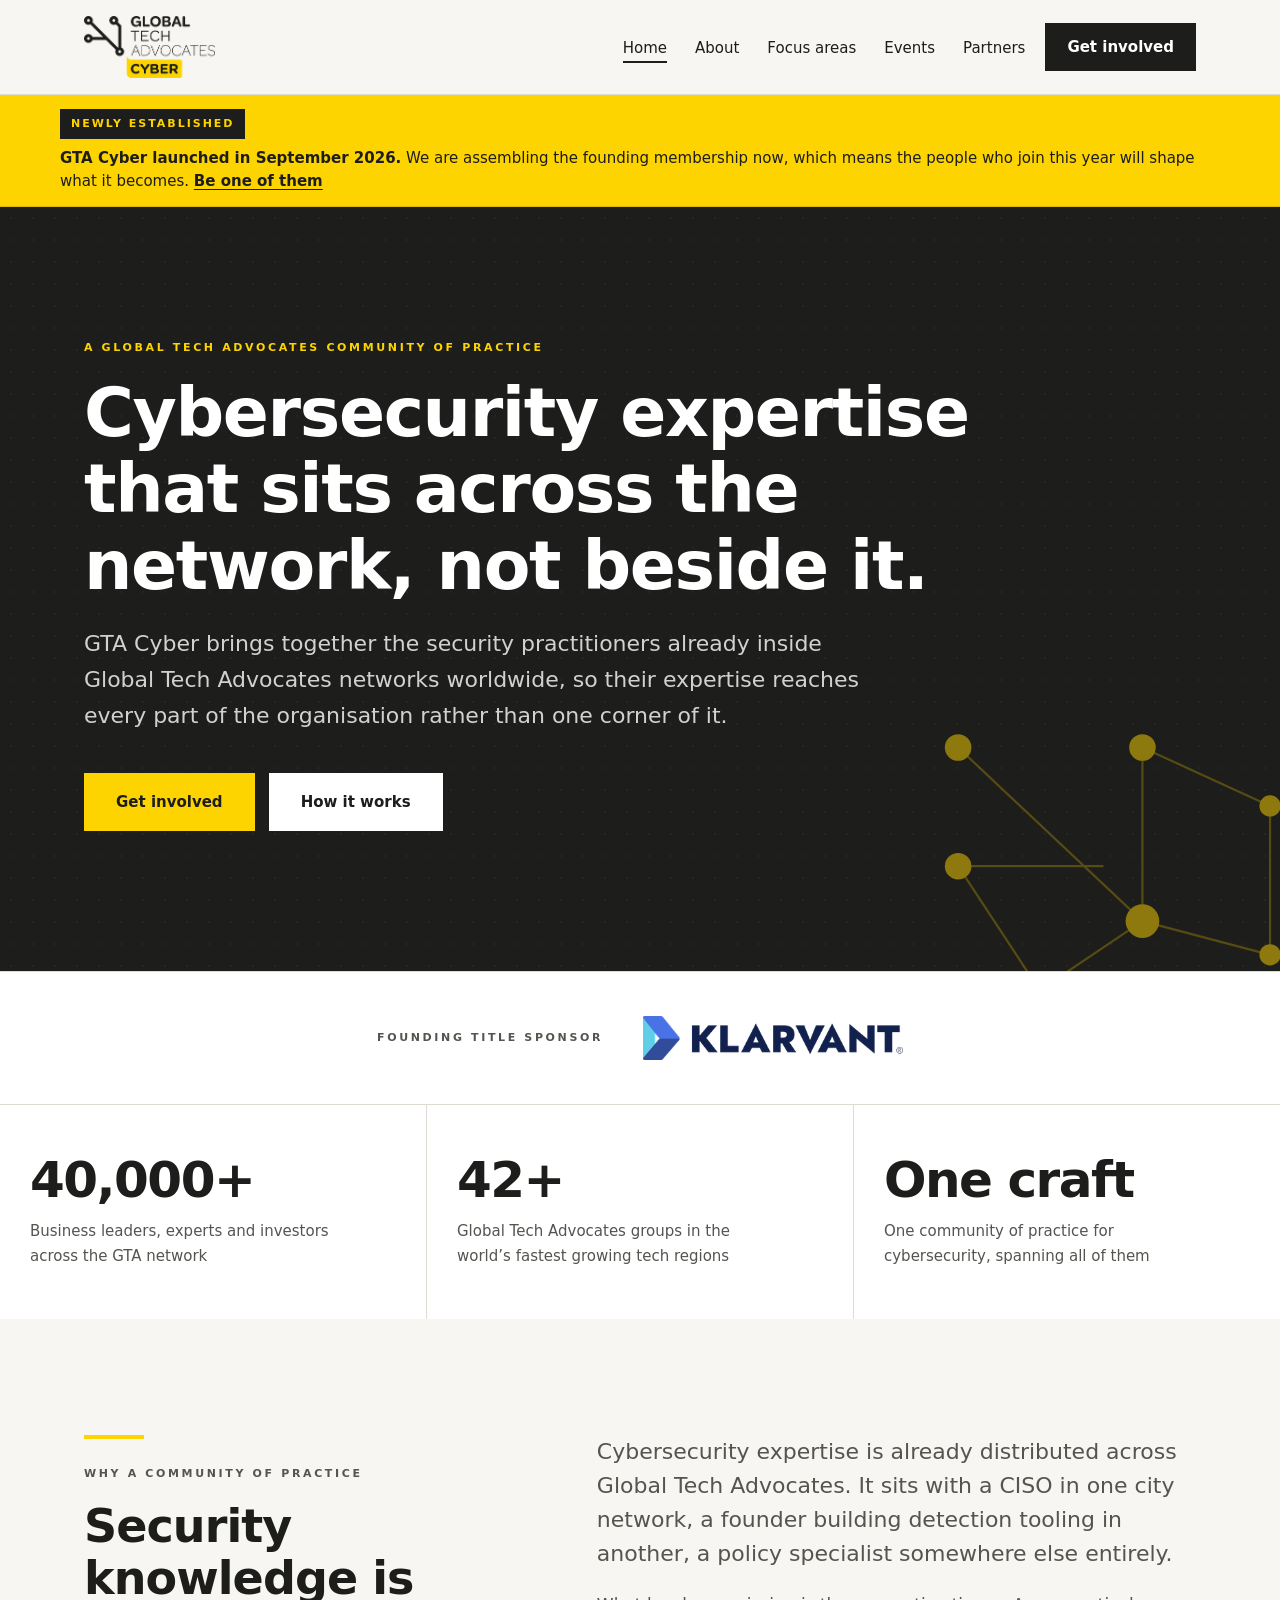
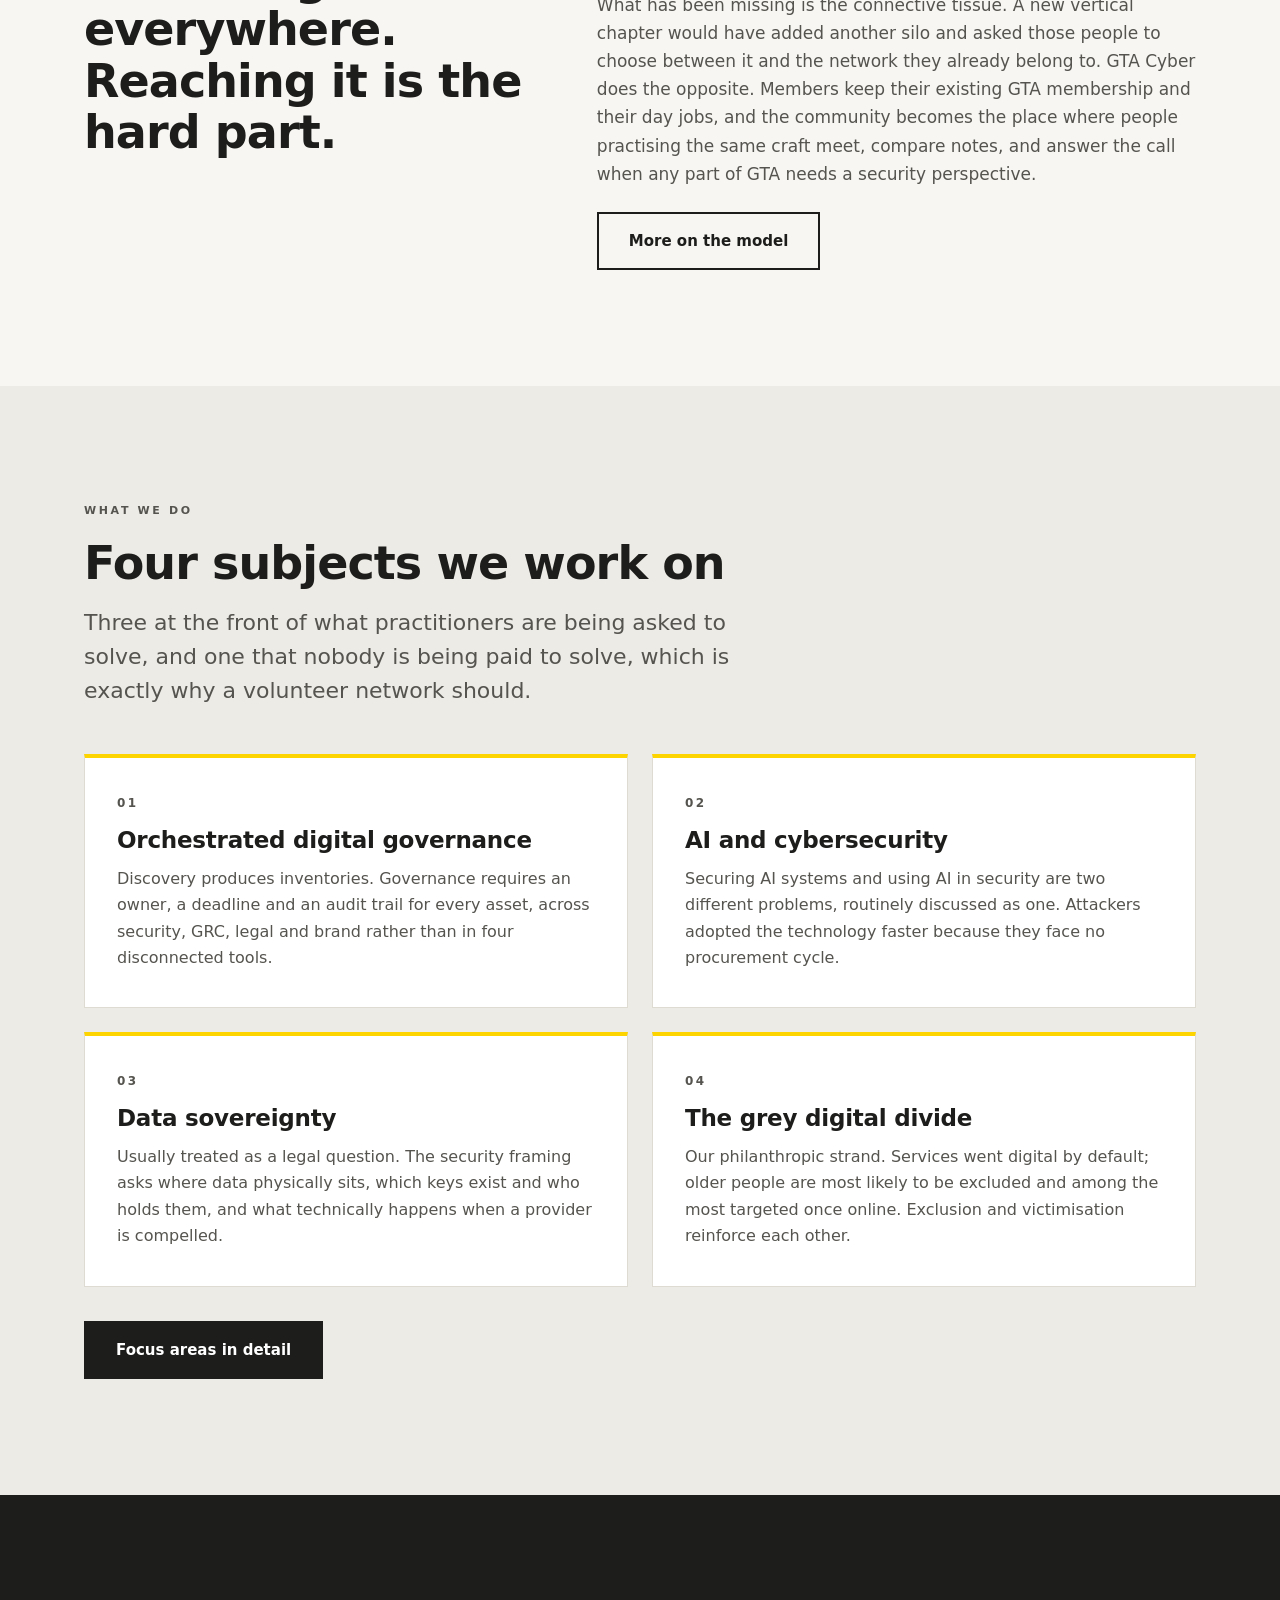
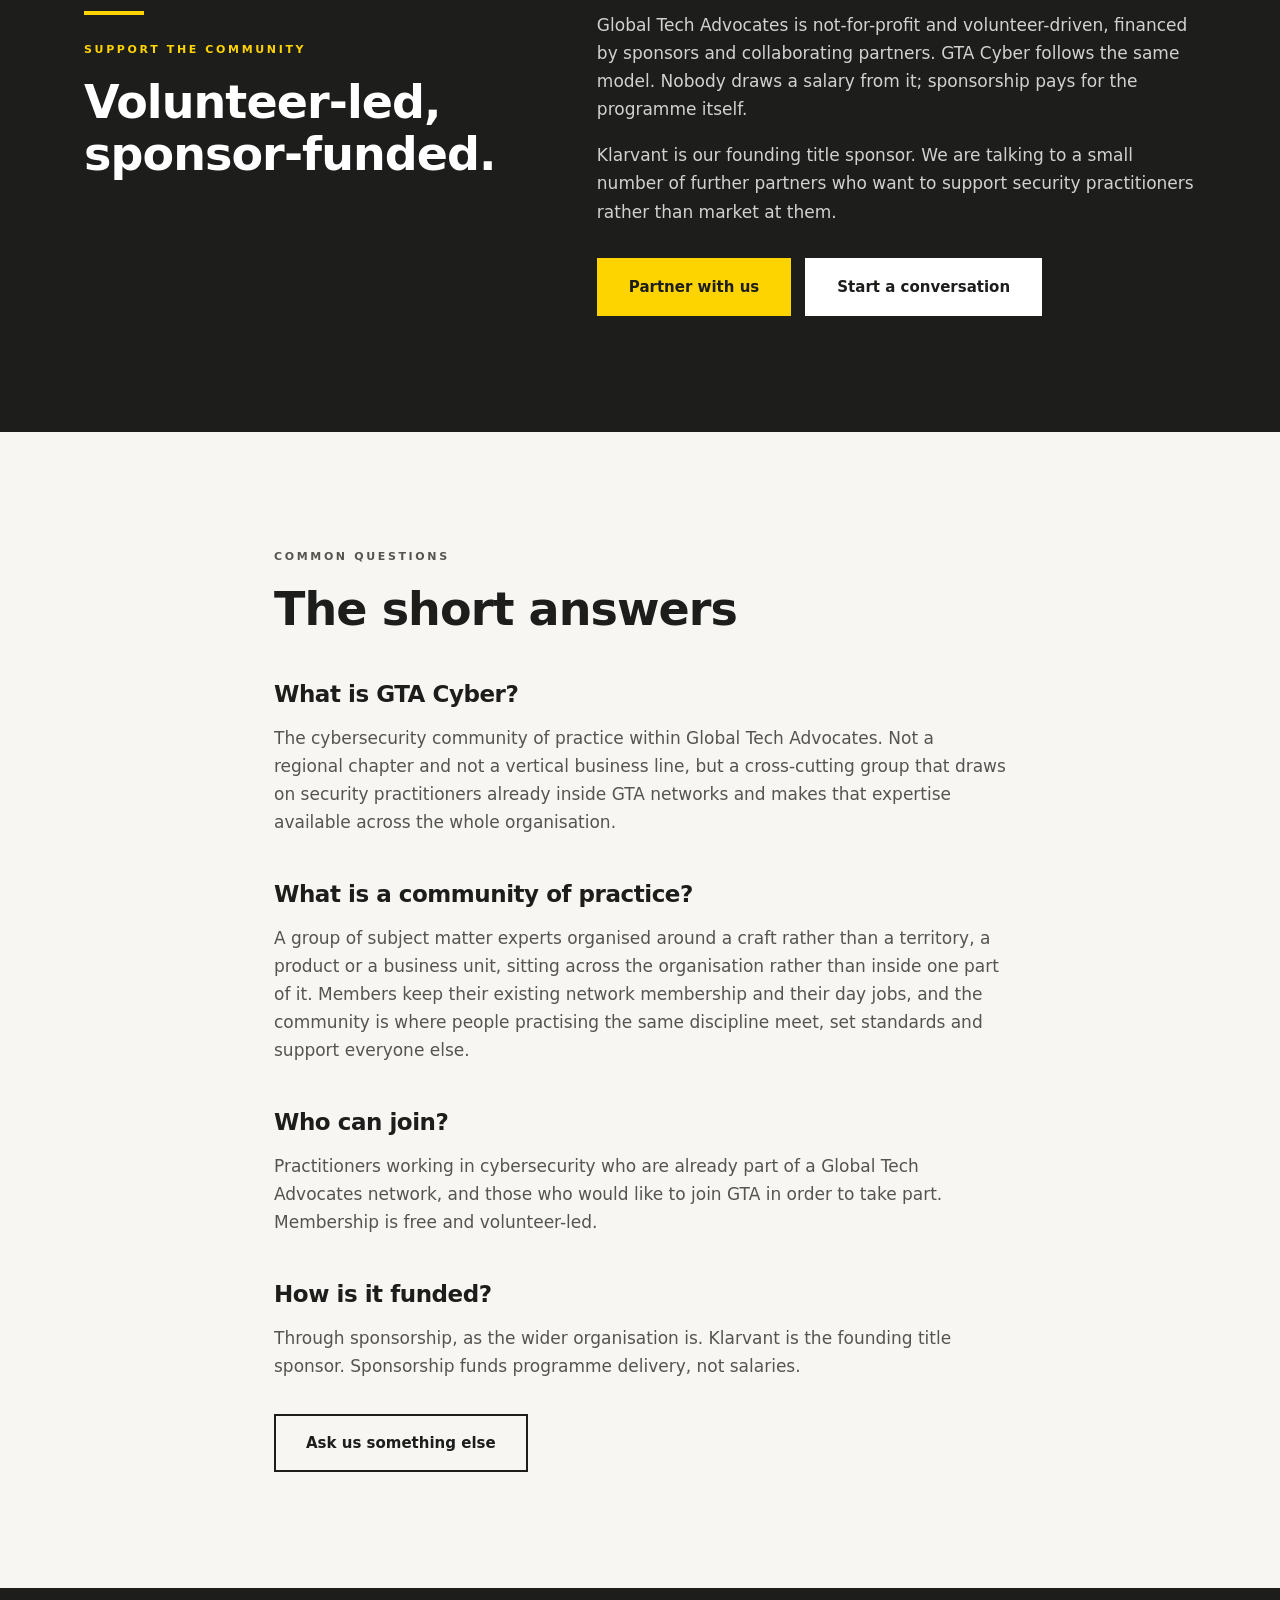
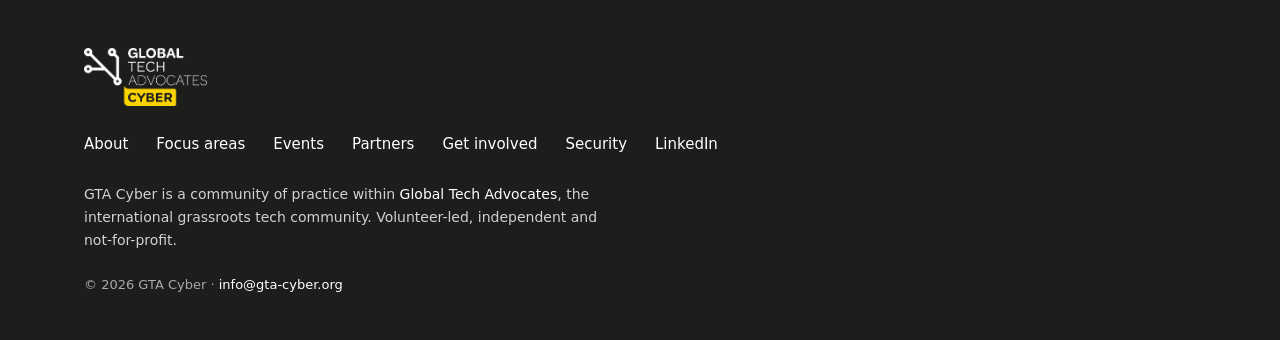
==== commit b5e93303: "New focus areas, launch banner; remove member grid and management references" ====
--- a/index.html
+++ b/index.html
@@ -103,6 +103,13 @@
 
 <main id="main">
 
+  <section class="launch" aria-label="Announcement">
+    <div class="wrap launch__inner">
+      <span class="launch__tag">Newly established</span>
+      <p class="launch__text"><strong>GTA Cyber launched in September 2026.</strong> We are assembling the founding membership now, which means the people who join this year will shape what it becomes. <a class="launch__link" href="/get-involved">Be one of them</a></p>
+    </div>
+  </section>
+
   <section class="hero">
     <svg class="hero__deco" viewBox="0 0 520 420" aria-hidden="true" focusable="false">
       <g class="e">
@@ -153,7 +160,7 @@
       <div>
         <p class="lead">Cybersecurity expertise is already distributed across Global Tech Advocates. It sits with a CISO in one city network, a founder building detection tooling in another, a policy specialist somewhere else entirely.</p>
         <p style="margin-top:20px;color:var(--muted)">What has been missing is the connective tissue. A new vertical chapter would have added another silo and asked those people to choose between it and the network they already belong to. GTA Cyber does the opposite. Members keep their existing GTA membership and their day jobs, and the community becomes the place where people practising the same craft meet, compare notes, and answer the call when any part of GTA needs a security perspective.</p>
-        <p style="margin-top:24px"><a class="btn btn--ghost" href="/about#members">Meet the practitioners</a></p>
+        <p style="margin-top:24px"><a class="btn btn--ghost" href="/about">More on the model</a></p>
       </div>
     </div>
   </section>
@@ -162,29 +169,29 @@
     <div class="wrap">
       <div class="sec-head">
         <span class="eyebrow">What we do</span>
-        <h2>Four things the community is for</h2>
-        <p class="lead">Deliberately few, and deliberately practical. Each one asks for time rather than budget, which is what a volunteer network can actually sustain.</p>
+        <h2>Four subjects we work on</h2>
+        <p class="lead">Three at the front of what practitioners are being asked to solve, and one that nobody is being paid to solve, which is exactly why a volunteer network should.</p>
       </div>
       <div class="grid grid--2">
         <article class="card card--flag">
           <span class="card__num">01</span>
-          <h3>Practitioner exchange</h3>
-          <p>A standing forum for security people across GTA networks to share what is working, what failed, and what is coming. Peer to peer, under the same informal norms that made GTA work in the first place.</p>
+          <h3>Orchestrated digital governance</h3>
+          <p>Discovery produces inventories. Governance requires an owner, a deadline and an audit trail for every asset, across security, GRC, legal and brand rather than in four disconnected tools.</p>
         </article>
         <article class="card card--flag">
           <span class="card__num">02</span>
-          <h3>Expertise on call</h3>
-          <p>When another GTA group, a member company or a policy conversation needs a security view, the community is where that request lands and finds someone qualified to answer it.</p>
+          <h3>AI and cybersecurity</h3>
+          <p>Securing AI systems and using AI in security are two different problems, routinely discussed as one. Attackers adopted the technology faster because they face no procurement cycle.</p>
         </article>
         <article class="card card--flag">
           <span class="card__num">03</span>
-          <h3>Raising the floor</h3>
-          <p>Most organisations in the network are small and have no security function at all. Plain guidance on the basics, aimed at founders and operators rather than specialists, moves more risk than any single deep engagement.</p>
+          <h3>Data sovereignty</h3>
+          <p>Usually treated as a legal question. The security framing asks where data physically sits, which keys exist and who holds them, and what technically happens when a provider is compelled.</p>
         </article>
         <article class="card card--flag">
           <span class="card__num">04</span>
-          <h3>A voice in policy</h3>
-          <p>GTA gives tech a voice worldwide. Cybersecurity policy is being written quickly in a lot of places at once, and practitioners are better placed than most to say what will work in practice.</p>
+          <h3>The grey digital divide</h3>
+          <p>Our philanthropic strand. Services went digital by default; older people are most likely to be excluded and among the most targeted once online. Exclusion and victimisation reinforce each other.</p>
         </article>
       </div>
       <p style="margin-top:34px"><a class="btn" href="/focus-areas">Focus areas in detail</a></p>
--- a/assets/styles.css
+++ b/assets/styles.css
@@ -90,6 +90,18 @@
 .nav__panel a{display:block;padding:15px 0;color:var(--ink);text-decoration:none;
   font-weight:500;border-bottom:1px solid var(--line)}
 
+.launch{background:var(--yellow);color:var(--ink);
+  border-bottom:1px solid rgba(29,29,27,.14)}
+.launch__inner{display:flex;align-items:center;gap:8px 18px;flex-wrap:wrap;
+  padding:14px 0}
+.launch__tag{display:inline-flex;align-items:center;background:var(--ink);
+  color:var(--yellow);font-size:11px;font-weight:700;letter-spacing:.18em;
+  text-transform:uppercase;padding:6px 11px;flex:none}
+.launch__text{font-size:15px;line-height:1.5;margin:0;max-width:none}
+.launch__text strong{font-weight:600}
+.launch__link{color:var(--ink);font-weight:600;white-space:nowrap}
+@media(max-width:700px){.launch__text{font-size:14px}}
+
 .hero{position:relative;background:var(--ink);color:var(--white);overflow:hidden;
   padding:96px 0 104px}
 @media(min-width:820px){.hero{padding:132px 0 140px}}
@@ -179,49 +191,6 @@
   font-size:11px;font-weight:700;letter-spacing:.14em;text-transform:uppercase;
   padding:5px 10px;margin-bottom:14px}
 
-.members{display:grid;gap:20px;grid-template-columns:repeat(auto-fill,minmax(210px,1fr))}
-
-.member{position:relative;display:block;aspect-ratio:1/1;overflow:hidden;
-  background:var(--ink);text-decoration:none;color:var(--white)}
-.member img{width:100%;height:100%;object-fit:cover;display:block;
-  transition:transform .5s cubic-bezier(.2,.7,.3,1),filter .4s}
-.member__bar{position:absolute;left:0;right:0;bottom:0;z-index:2;padding:16px 18px;
-  transition:opacity .28s ease;
-  background:linear-gradient(0deg,rgba(20,20,18,.92) 0%,rgba(20,20,18,.72) 55%,
-    rgba(20,20,18,0) 100%)}
-.member__name{display:block;font-weight:600;font-size:16px;line-height:1.2;
-  letter-spacing:-.01em}
-.member__role{display:block;font-size:11px;font-weight:700;letter-spacing:.16em;
-  text-transform:uppercase;color:var(--yellow);margin-top:6px}
-.member__bio{position:absolute;inset:0;z-index:3;display:flex;flex-direction:column;
-  justify-content:flex-end;padding:22px 20px 20px;background:var(--ink-deep);
-  opacity:0;transform:translateY(10px);
-  transition:opacity .32s ease,transform .32s cubic-bezier(.2,.7,.3,1)}
-.member__bio p{font-size:13.5px;line-height:1.55;color:var(--muted-light);
-  max-width:none;margin-bottom:12px}
-.member__bio .member__name{margin-bottom:4px}
-.member__more{font-size:11px;font-weight:700;letter-spacing:.16em;
-  text-transform:uppercase;color:var(--yellow)}
-.member:hover img,.member:focus-visible img{transform:scale(1.05)}
-.member:hover .member__bio,.member:focus-visible .member__bio{opacity:1;transform:none}
-.member:hover .member__bar,.member:focus-visible .member__bar{opacity:0}
-.member:focus-visible{outline:3px solid var(--yellow);outline-offset:3px}
-
-.member--join{display:flex;align-items:center;justify-content:center;
-  background:var(--sand);border:2px dashed var(--line);color:var(--ink);
-  text-align:center;padding:24px}
-.member--join span{display:block}
-.member--join .member__name{color:var(--ink);font-size:17px}
-.member--join .member__role{color:var(--muted);margin-top:8px}
-.member--join:hover{border-color:var(--ink);background:var(--white)}
-
-@media(hover:none){
-  .member__bio{display:none}
-}
-@media(prefers-reduced-motion:reduce){
-  .member img{transition:none}
-  .member__bio,.member__bar{transition:none}
-}
 
 .timeline{display:grid;gap:0;list-style:none}
 .tl{display:grid;gap:6px 28px;grid-template-columns:1fr;padding:26px 0;
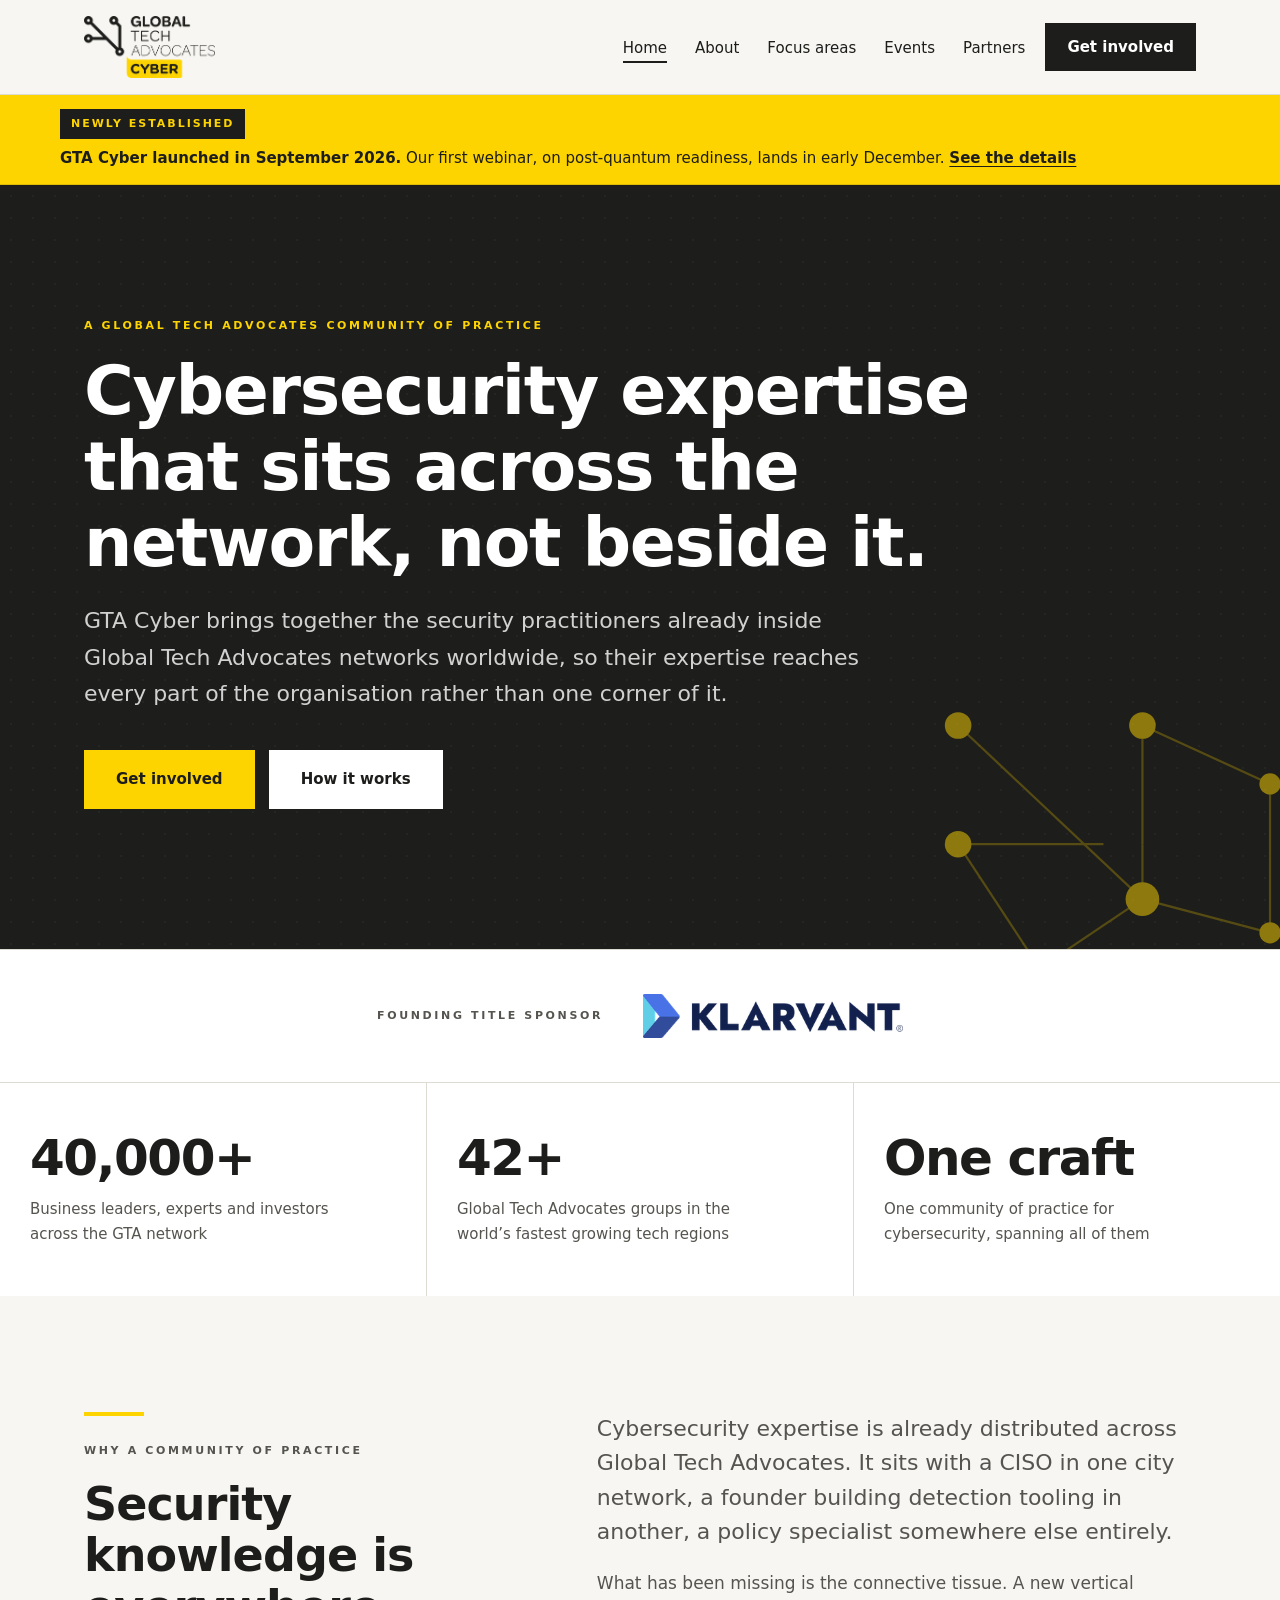
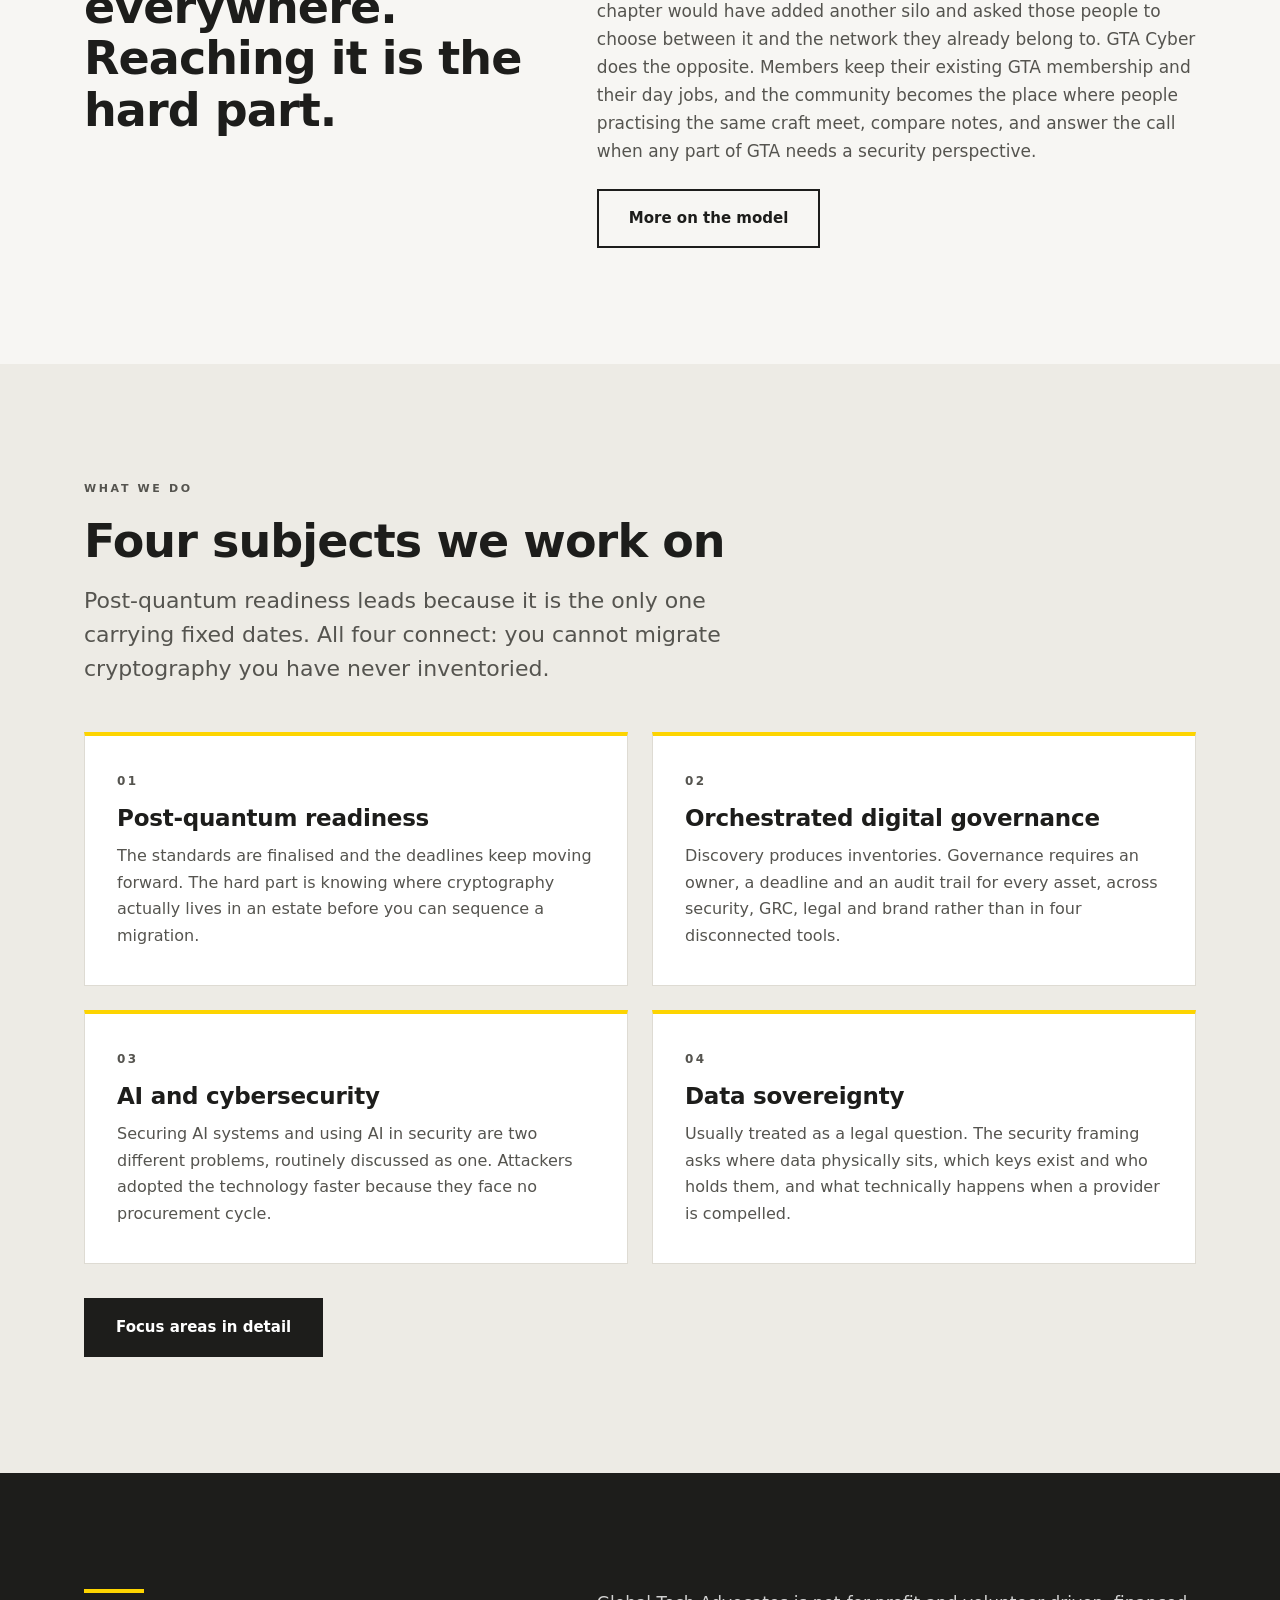
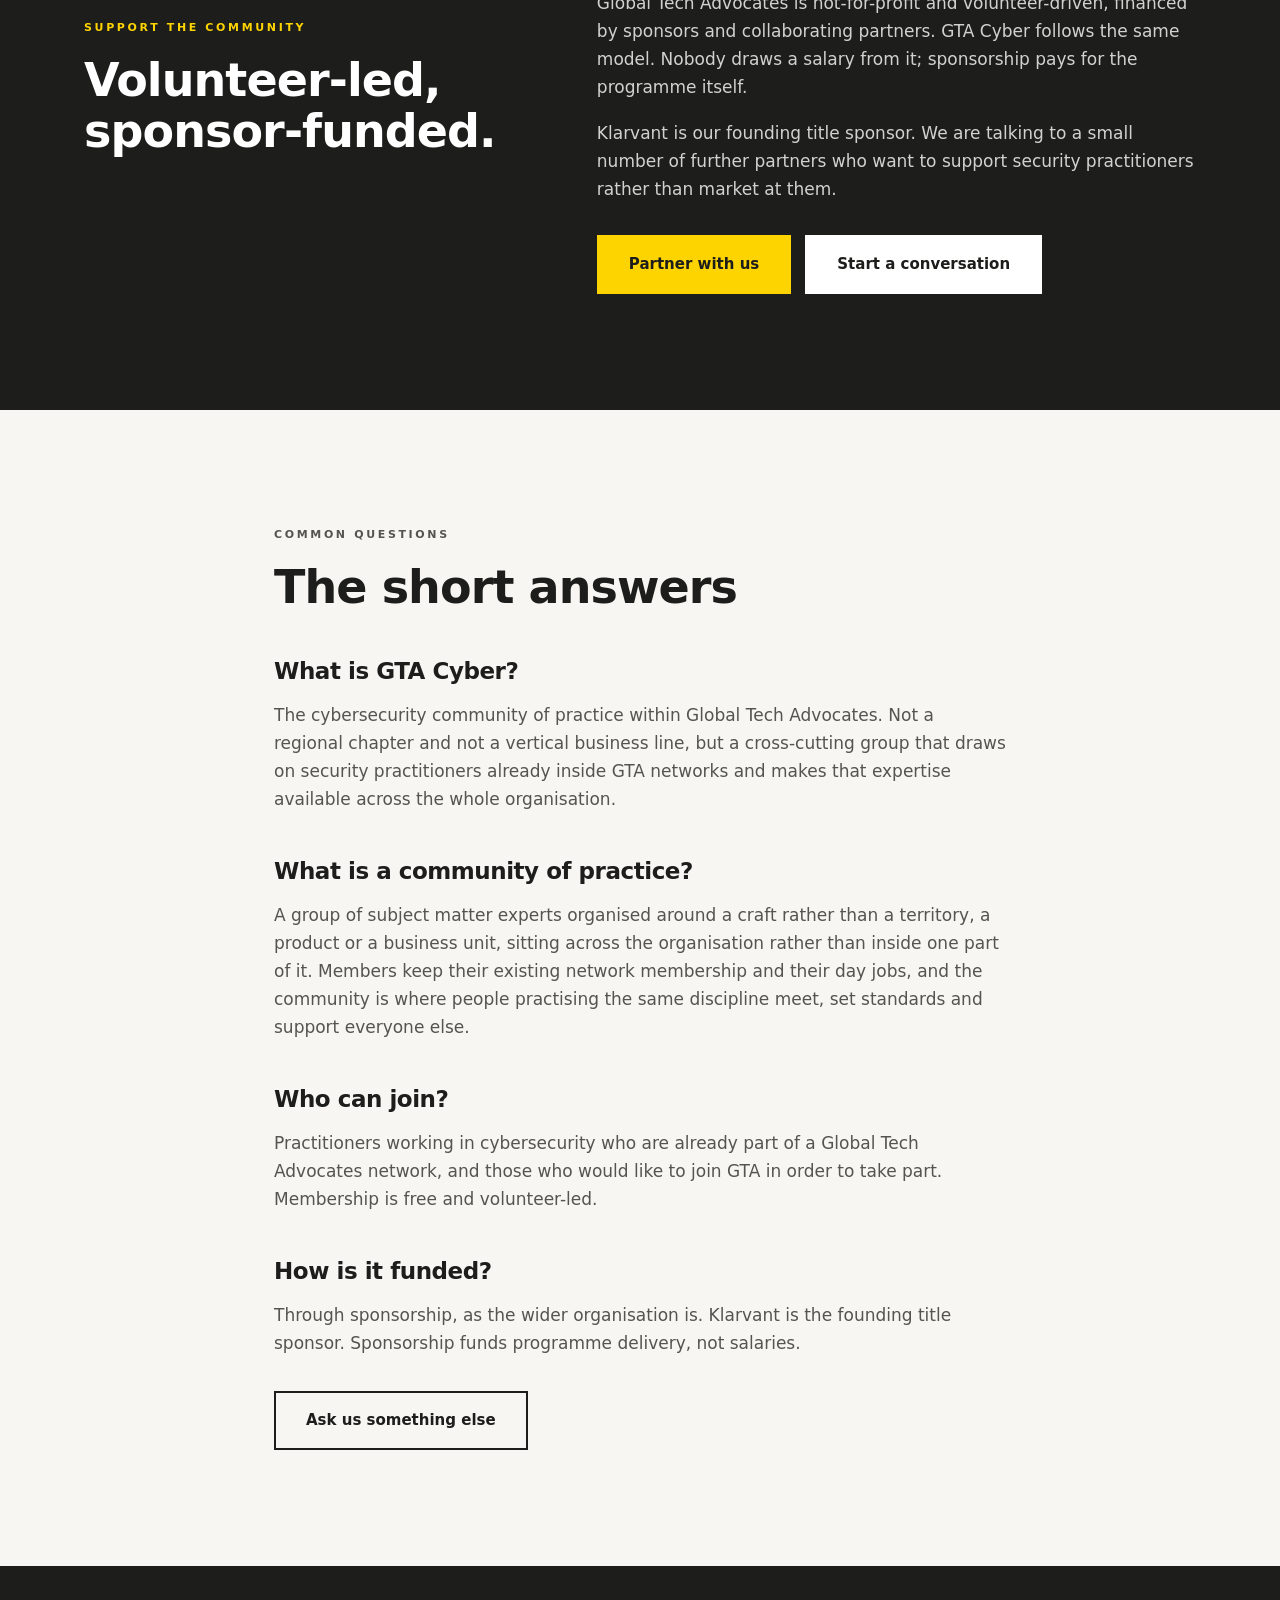
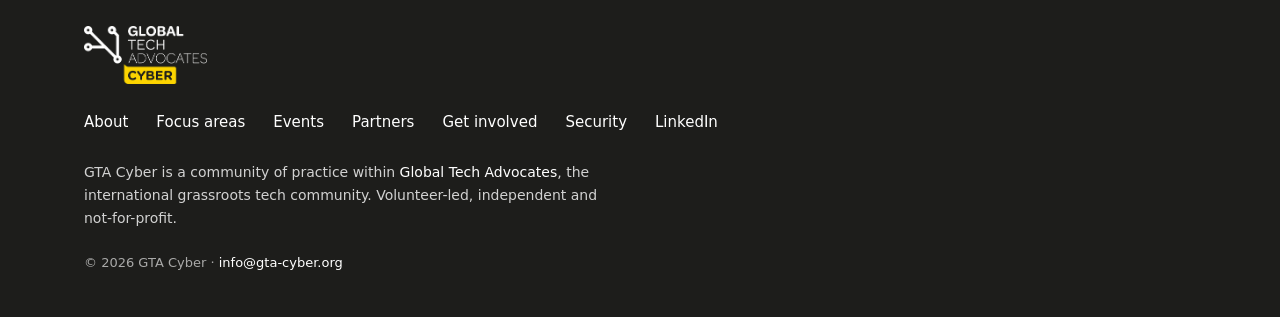
==== commit a2a7fb90: "Lead with post-quantum readiness; drop philanthropy strand; add December webinar" ====
--- a/index.html
+++ b/index.html
@@ -106,7 +106,7 @@
   <section class="launch" aria-label="Announcement">
     <div class="wrap launch__inner">
       <span class="launch__tag">Newly established</span>
-      <p class="launch__text"><strong>GTA Cyber launched in September 2026.</strong> We are assembling the founding membership now, which means the people who join this year will shape what it becomes. <a class="launch__link" href="/get-involved">Be one of them</a></p>
+      <p class="launch__text"><strong>GTA Cyber launched in September 2026.</strong> Our first webinar, on post-quantum readiness, lands in early December. <a class="launch__link" href="/events">See the details</a></p>
     </div>
   </section>
 
@@ -170,28 +170,28 @@
       <div class="sec-head">
         <span class="eyebrow">What we do</span>
         <h2>Four subjects we work on</h2>
-        <p class="lead">Three at the front of what practitioners are being asked to solve, and one that nobody is being paid to solve, which is exactly why a volunteer network should.</p>
+        <p class="lead">Post-quantum readiness leads because it is the only one carrying fixed dates. All four connect: you cannot migrate cryptography you have never inventoried.</p>
       </div>
       <div class="grid grid--2">
         <article class="card card--flag">
           <span class="card__num">01</span>
+          <h3>Post-quantum readiness</h3>
+          <p>The standards are finalised and the deadlines keep moving forward. The hard part is knowing where cryptography actually lives in an estate before you can sequence a migration.</p>
+        </article>
+        <article class="card card--flag">
+          <span class="card__num">02</span>
           <h3>Orchestrated digital governance</h3>
           <p>Discovery produces inventories. Governance requires an owner, a deadline and an audit trail for every asset, across security, GRC, legal and brand rather than in four disconnected tools.</p>
         </article>
         <article class="card card--flag">
-          <span class="card__num">02</span>
+          <span class="card__num">03</span>
           <h3>AI and cybersecurity</h3>
           <p>Securing AI systems and using AI in security are two different problems, routinely discussed as one. Attackers adopted the technology faster because they face no procurement cycle.</p>
         </article>
         <article class="card card--flag">
-          <span class="card__num">03</span>
+          <span class="card__num">04</span>
           <h3>Data sovereignty</h3>
           <p>Usually treated as a legal question. The security framing asks where data physically sits, which keys exist and who holds them, and what technically happens when a provider is compelled.</p>
-        </article>
-        <article class="card card--flag">
-          <span class="card__num">04</span>
-          <h3>The grey digital divide</h3>
-          <p>Our philanthropic strand. Services went digital by default; older people are most likely to be excluded and among the most targeted once online. Exclusion and victimisation reinforce each other.</p>
         </article>
       </div>
       <p style="margin-top:34px"><a class="btn" href="/focus-areas">Focus areas in detail</a></p>
--- a/assets/styles.css
+++ b/assets/styles.css
@@ -192,6 +192,21 @@
   padding:5px 10px;margin-bottom:14px}
 
 
+.evt{background:var(--white);border:1px solid var(--line);border-top:4px solid var(--yellow);
+  padding:30px 28px;display:grid;gap:22px;grid-template-columns:1fr}
+@media(min-width:840px){.evt{grid-template-columns:190px 1fr;gap:34px;padding:34px 32px}}
+.evt__when{font-size:13px;font-weight:700;letter-spacing:.14em;text-transform:uppercase;
+  color:var(--muted)}
+.evt__when b{display:block;font-size:26px;font-weight:600;letter-spacing:-.02em;
+  text-transform:none;color:var(--ink);margin-bottom:4px}
+.evt__kind{display:inline-block;background:var(--ink);color:var(--yellow);font-size:10px;
+  font-weight:700;letter-spacing:.18em;text-transform:uppercase;padding:5px 9px;
+  margin-bottom:14px}
+.evt__body h3{margin-bottom:12px}
+.evt__body p{color:var(--muted);font-size:16px}
+.evt__note{display:inline-block;margin-top:16px;font-size:13px;color:var(--muted);
+  border-left:3px solid var(--yellow);padding-left:12px}
+
 .timeline{display:grid;gap:0;list-style:none}
 .tl{display:grid;gap:6px 28px;grid-template-columns:1fr;padding:26px 0;
   border-top:1px solid var(--line)}
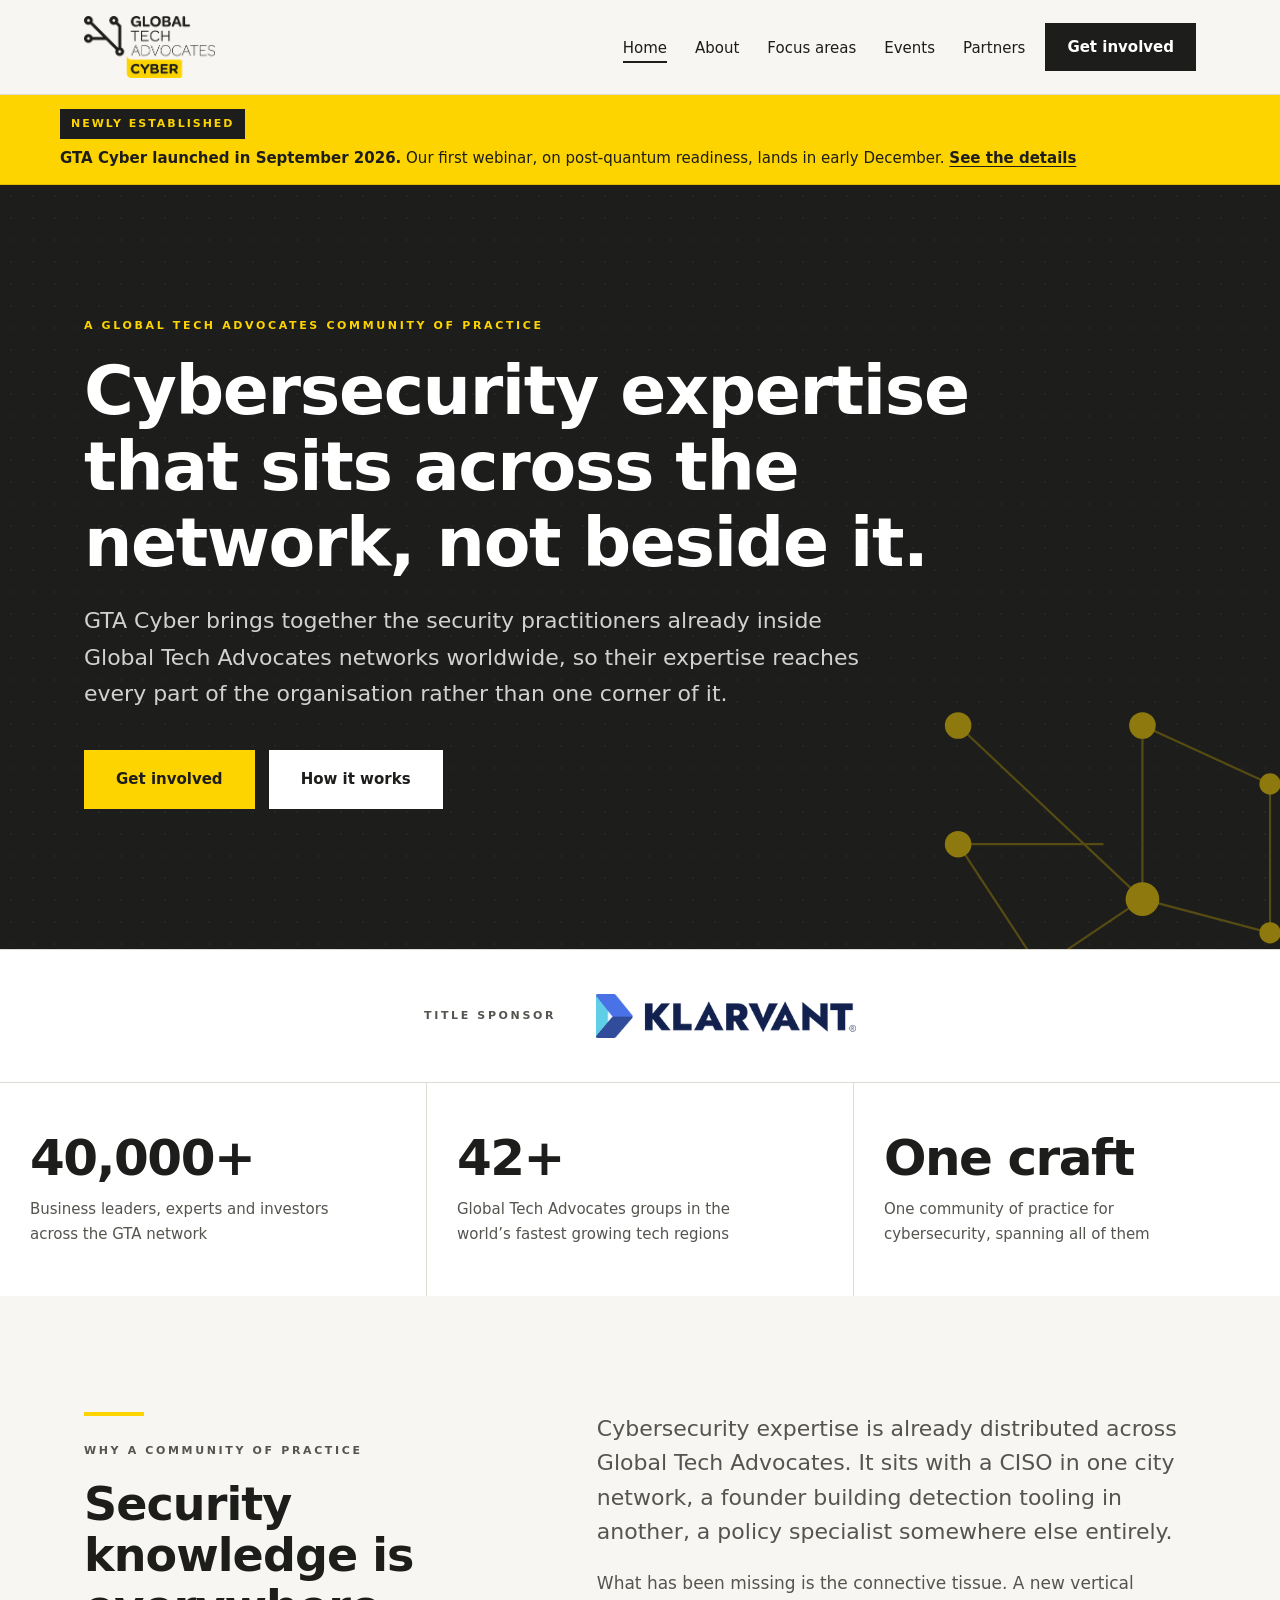
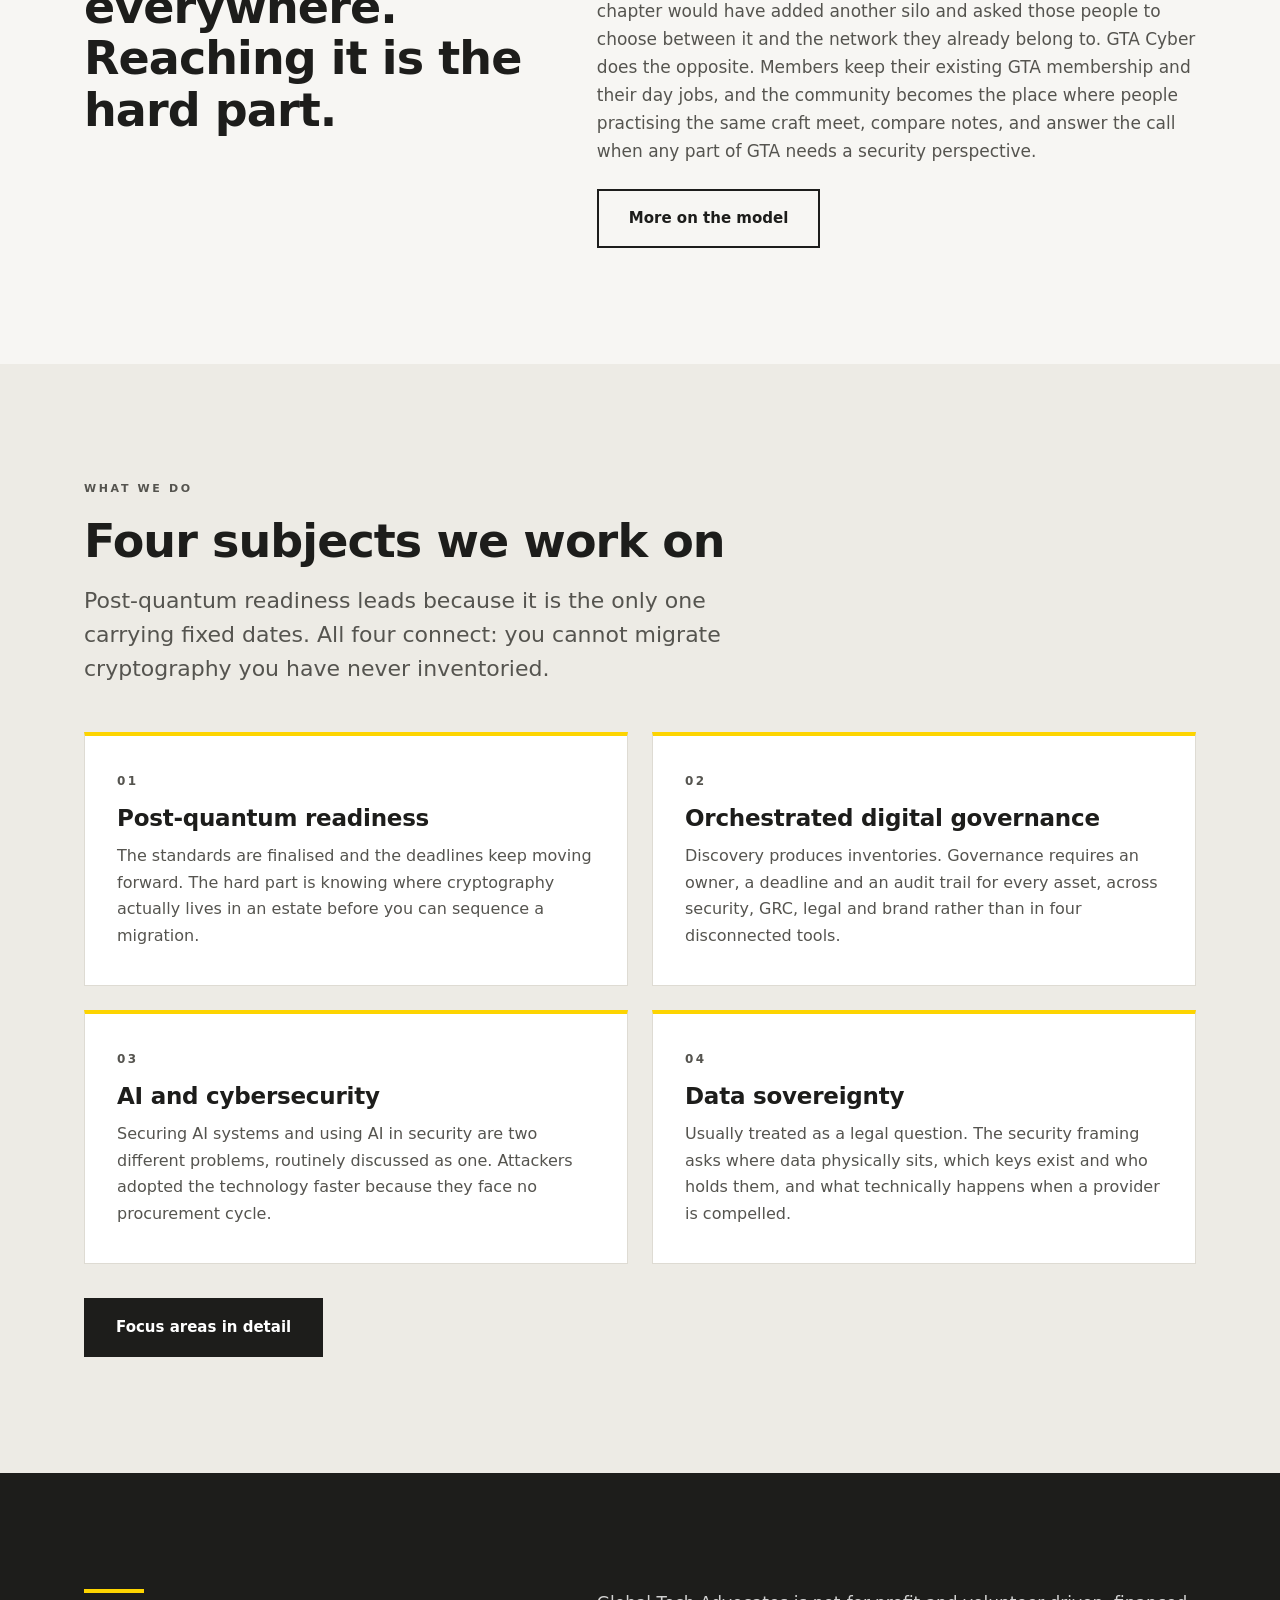
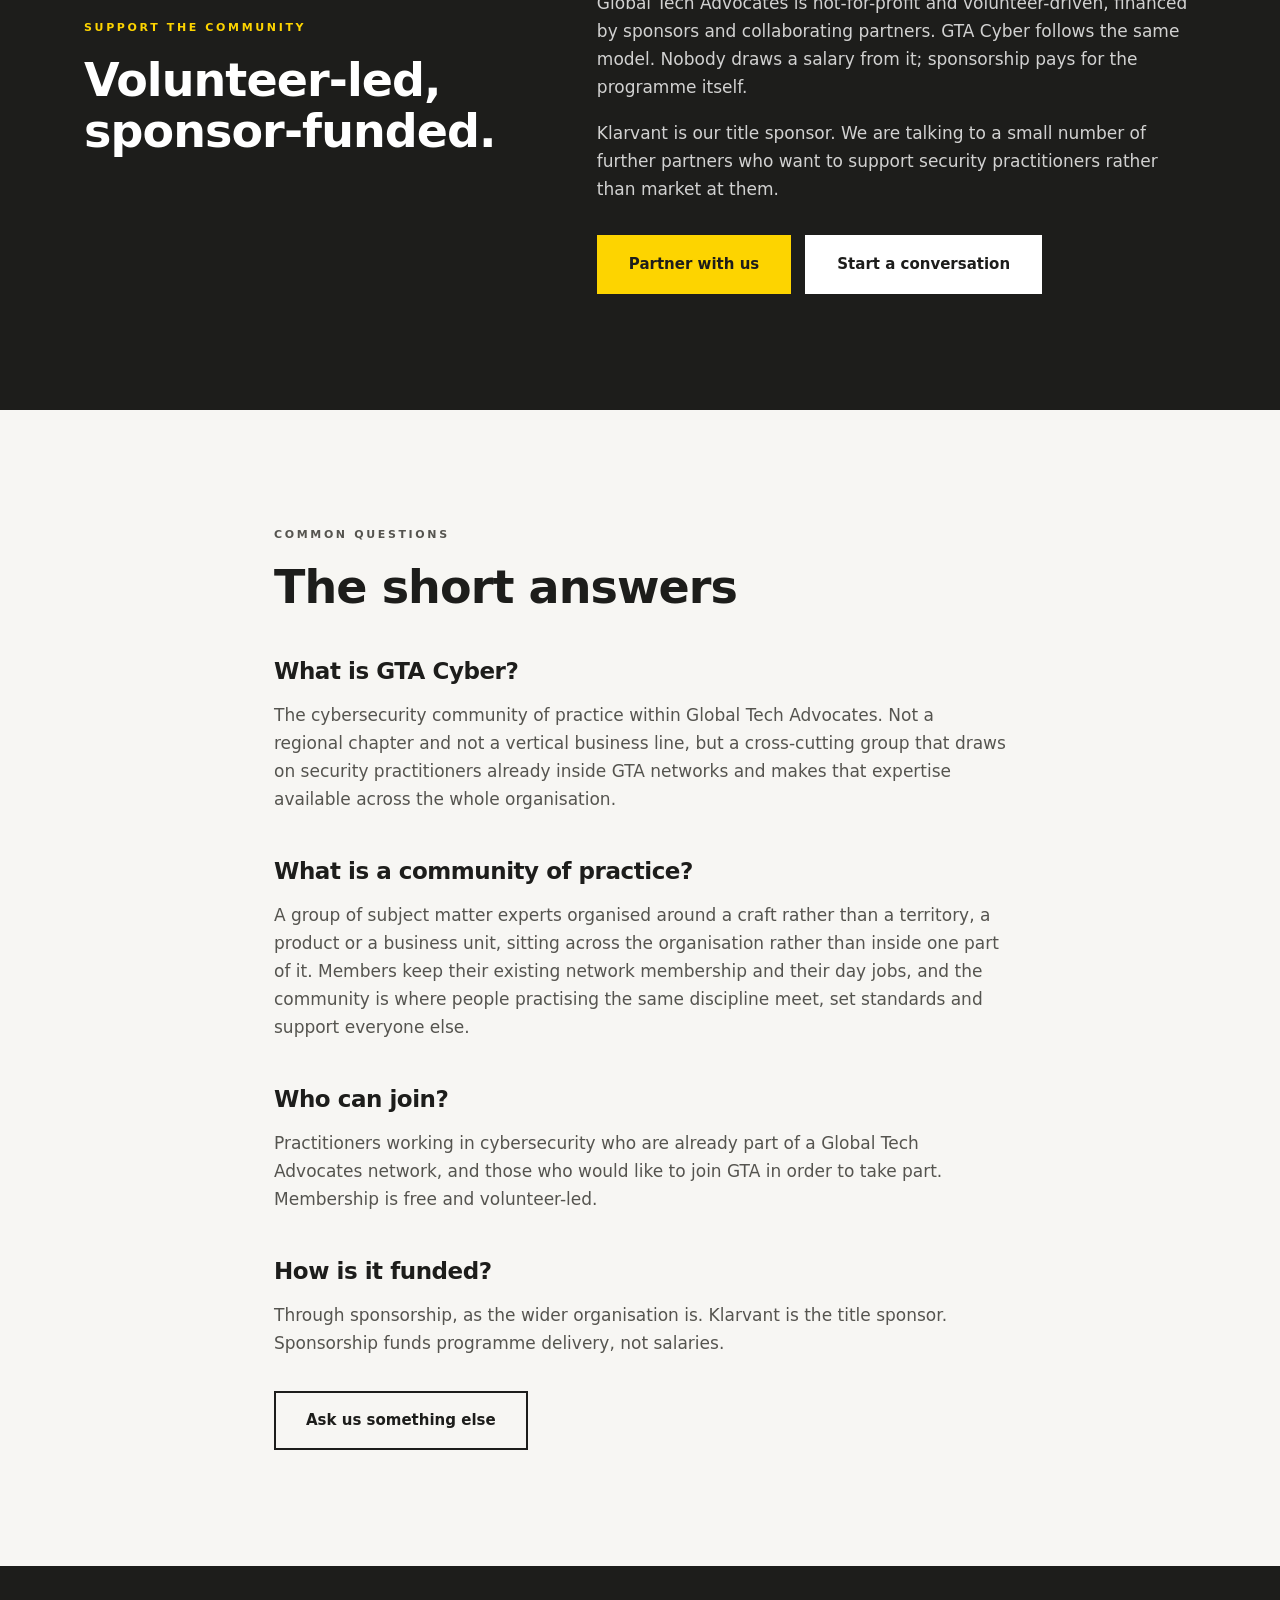
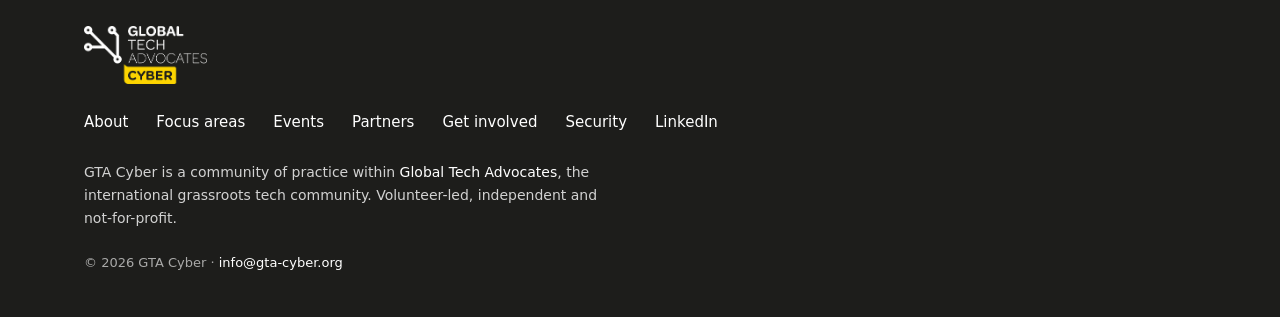
==== commit a9afbe4b: "Klarvant is title sponsor, not founding title sponsor" ====
--- a/index.html
+++ b/index.html
@@ -61,7 +61,7 @@
         {"@type":"Question","name":"Who can join GTA Cyber?",
          "acceptedAnswer":{"@type":"Answer","text":"Practitioners working in cybersecurity who are already part of a Global Tech Advocates network, and those who would like to join GTA in order to take part. Membership is free and volunteer-led, in keeping with the GTA model."}},
         {"@type":"Question","name":"How is GTA Cyber funded?",
-         "acceptedAnswer":{"@type":"Answer","text":"Through sponsorship, in the same way as the wider Global Tech Advocates organisation. Klarvant is the founding title sponsor. Sponsorship funds programme delivery rather than salaries, since the community is volunteer-led."}}
+         "acceptedAnswer":{"@type":"Answer","text":"Through sponsorship, in the same way as the wider Global Tech Advocates organisation. Klarvant is the title sponsor. Sponsorship funds programme delivery rather than salaries, since the community is volunteer-led."}}
       ]
     }
   ]
@@ -137,10 +137,10 @@
     </div>
   </section>
 
-  <section class="sponsor" aria-label="Founding title sponsor">
+  <section class="sponsor" aria-label="Title sponsor">
     <div class="wrap sponsor__inner">
-      <span class="sponsor__label">Founding title sponsor</span>
-      <a class="sponsor__logo" href="https://klarvant.com/" aria-label="Klarvant, founding title sponsor of GTA Cyber"><img src="/assets/partners/klarvant.png" alt="Klarvant" width="378" height="64" /></a>
+      <span class="sponsor__label">Title sponsor</span>
+      <a class="sponsor__logo" href="https://klarvant.com/" aria-label="Klarvant, title sponsor of GTA Cyber"><img src="/assets/partners/klarvant.png" alt="Klarvant" width="378" height="64" /></a>
     </div>
   </section>
 
@@ -207,7 +207,7 @@
       </div>
       <div>
         <p>Global Tech Advocates is not-for-profit and volunteer-driven, financed by sponsors and collaborating partners. GTA Cyber follows the same model. Nobody draws a salary from it; sponsorship pays for the programme itself.</p>
-        <p style="margin-top:18px">Klarvant is our founding title sponsor. We are talking to a small number of further partners who want to support security practitioners rather than market at them.</p>
+        <p style="margin-top:18px">Klarvant is our title sponsor. We are talking to a small number of further partners who want to support security practitioners rather than market at them.</p>
         <div style="margin-top:32px;display:flex;gap:14px;flex-wrap:wrap">
           <a class="btn btn--yellow" href="/partners">Partner with us</a>
           <a class="btn btn--light" href="/get-involved?interest=sponsorship">Start a conversation</a>
@@ -233,7 +233,7 @@
         <p>Practitioners working in cybersecurity who are already part of a Global Tech Advocates network, and those who would like to join GTA in order to take part. Membership is free and volunteer-led.</p>
 
         <h2 style="font-size:clamp(19px,2vw,23px)">How is it funded?</h2>
-        <p>Through sponsorship, as the wider organisation is. Klarvant is the founding title sponsor. Sponsorship funds programme delivery, not salaries.</p>
+        <p>Through sponsorship, as the wider organisation is. Klarvant is the title sponsor. Sponsorship funds programme delivery, not salaries.</p>
       </div>
       <p style="margin-top:34px"><a class="btn btn--ghost" href="/get-involved">Ask us something else</a></p>
     </div>
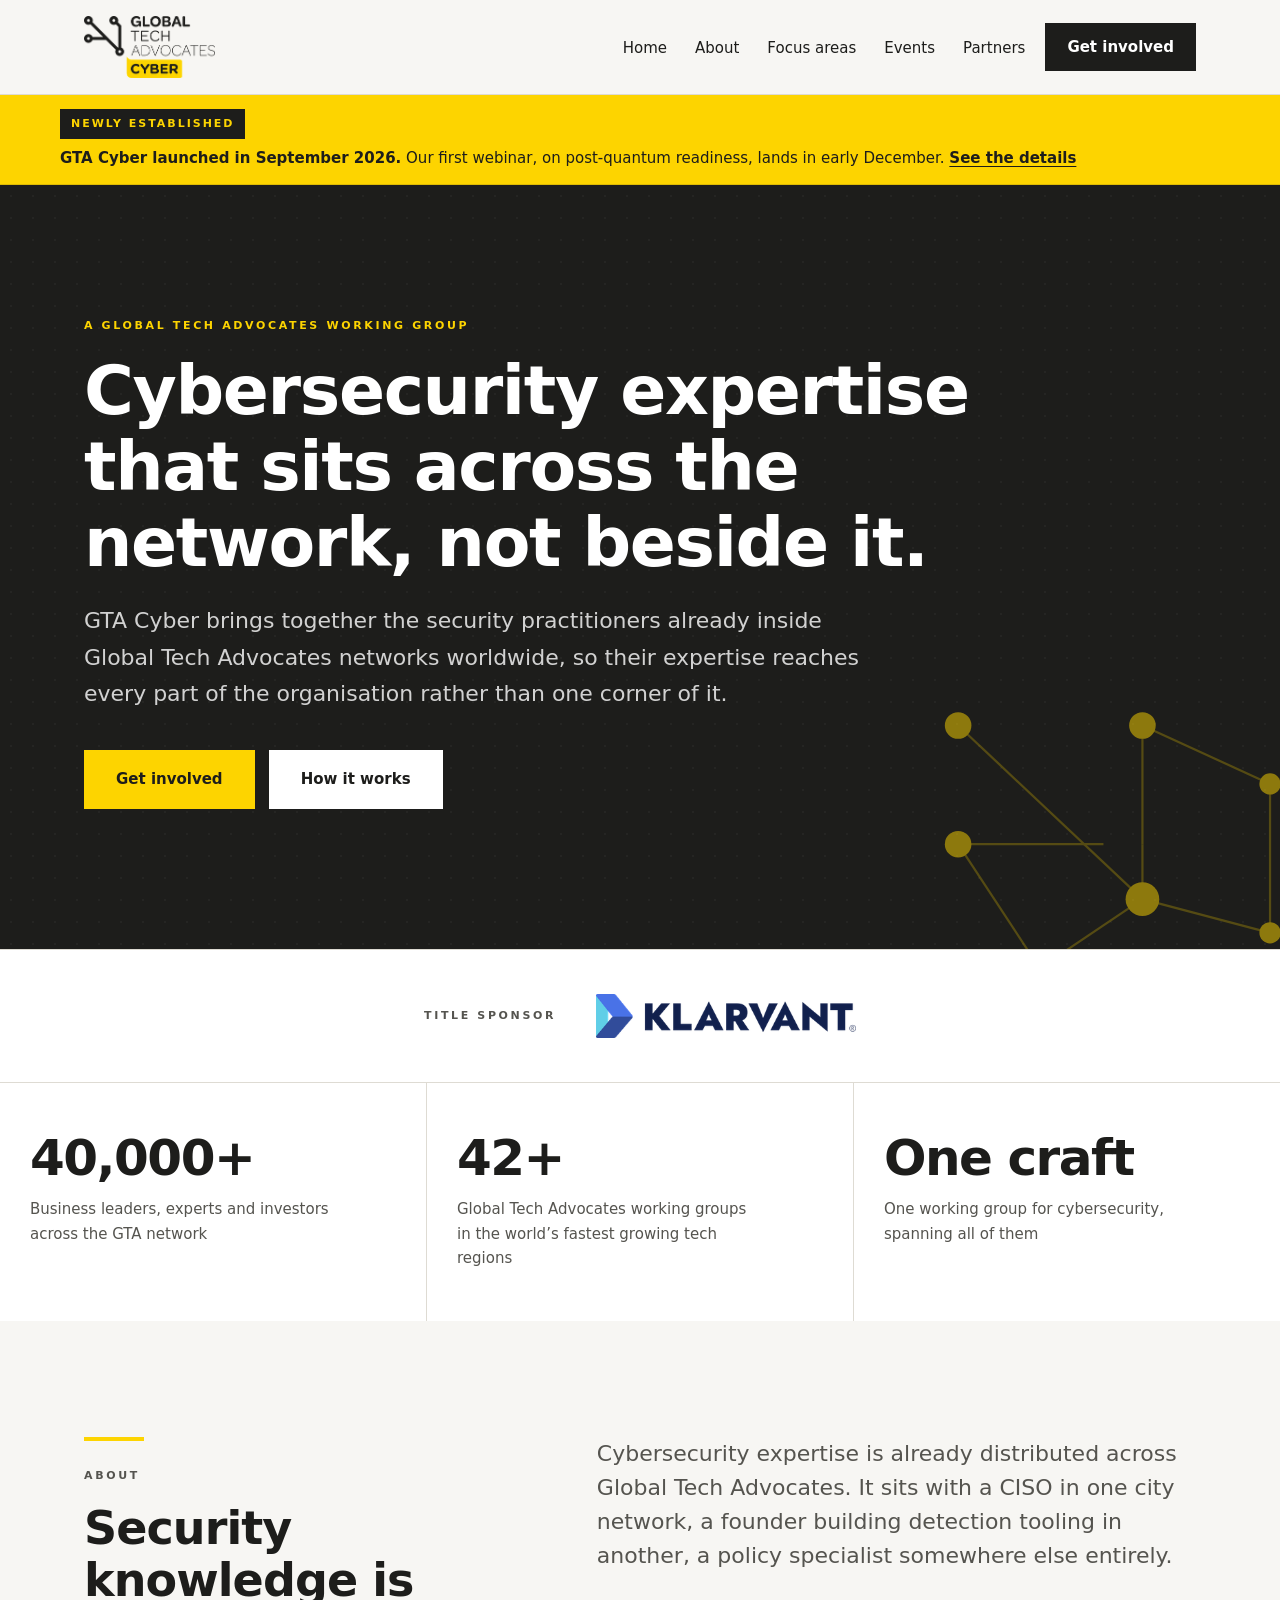
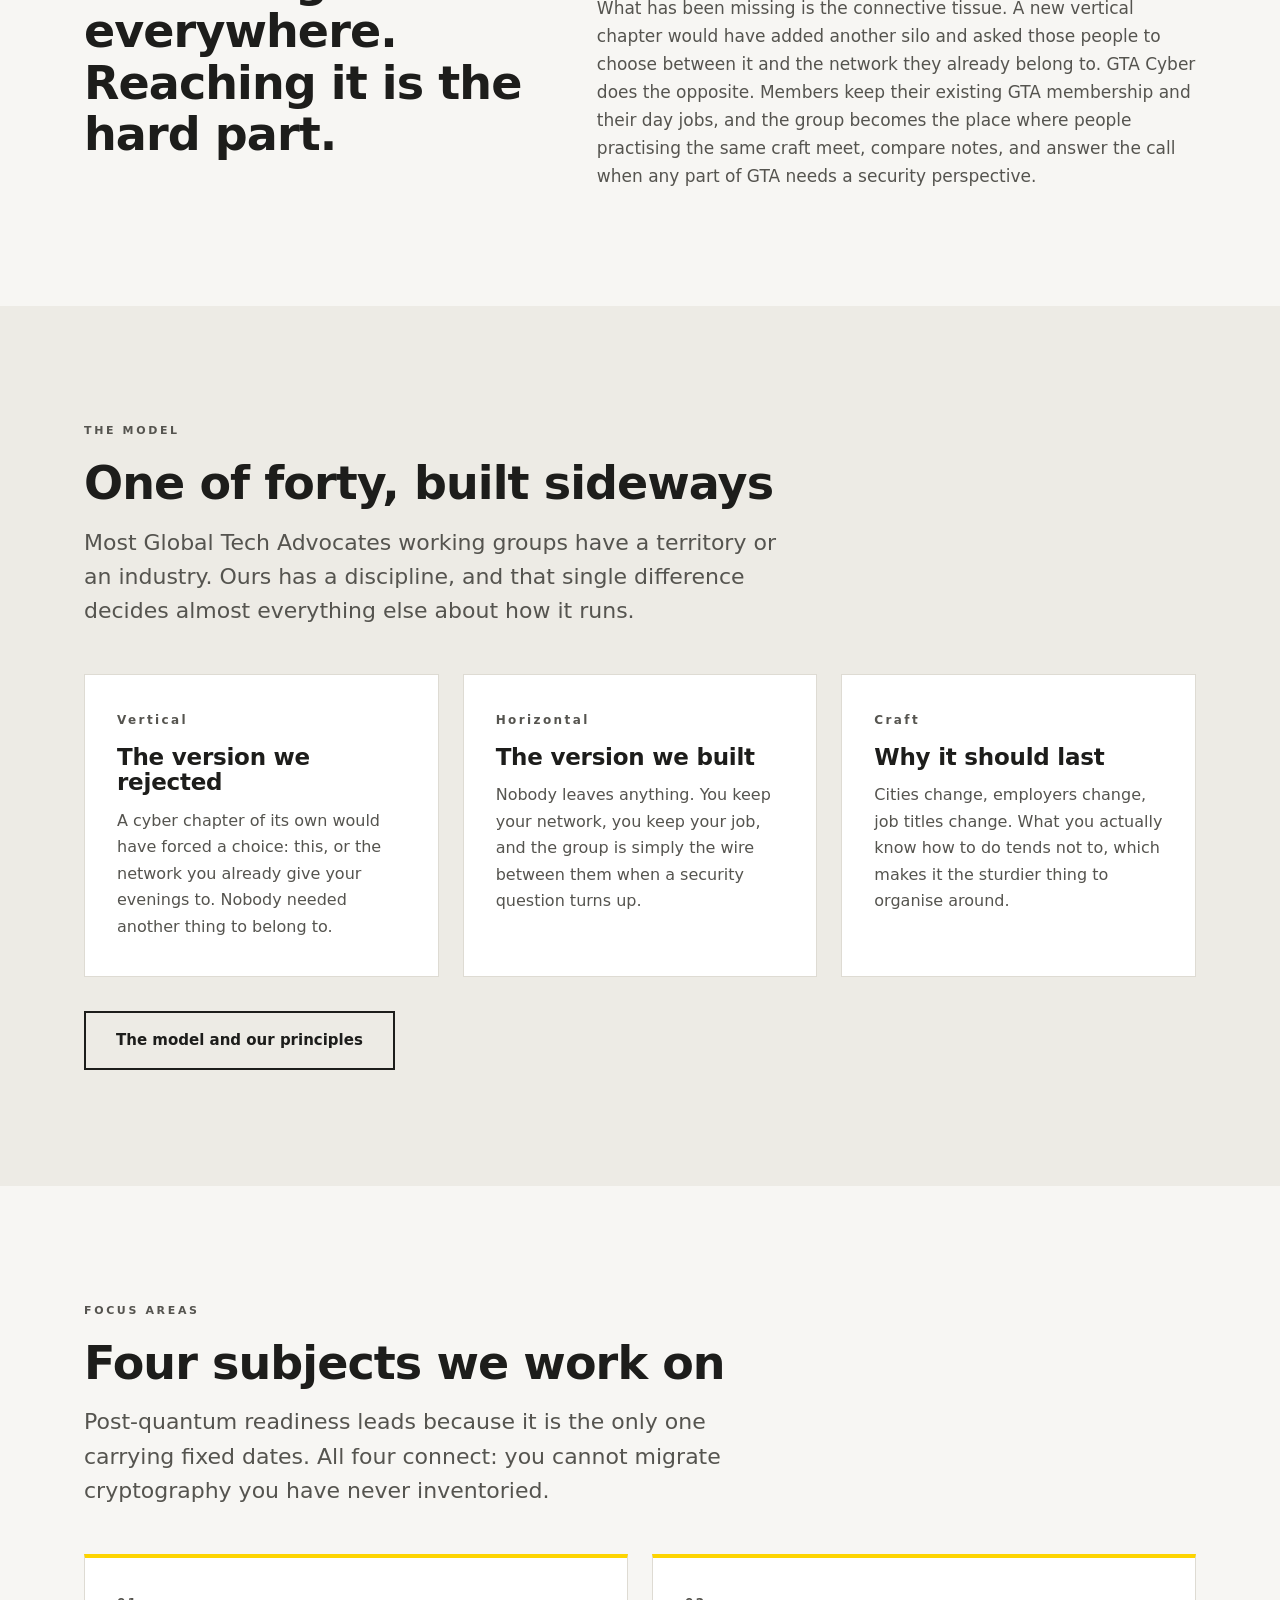
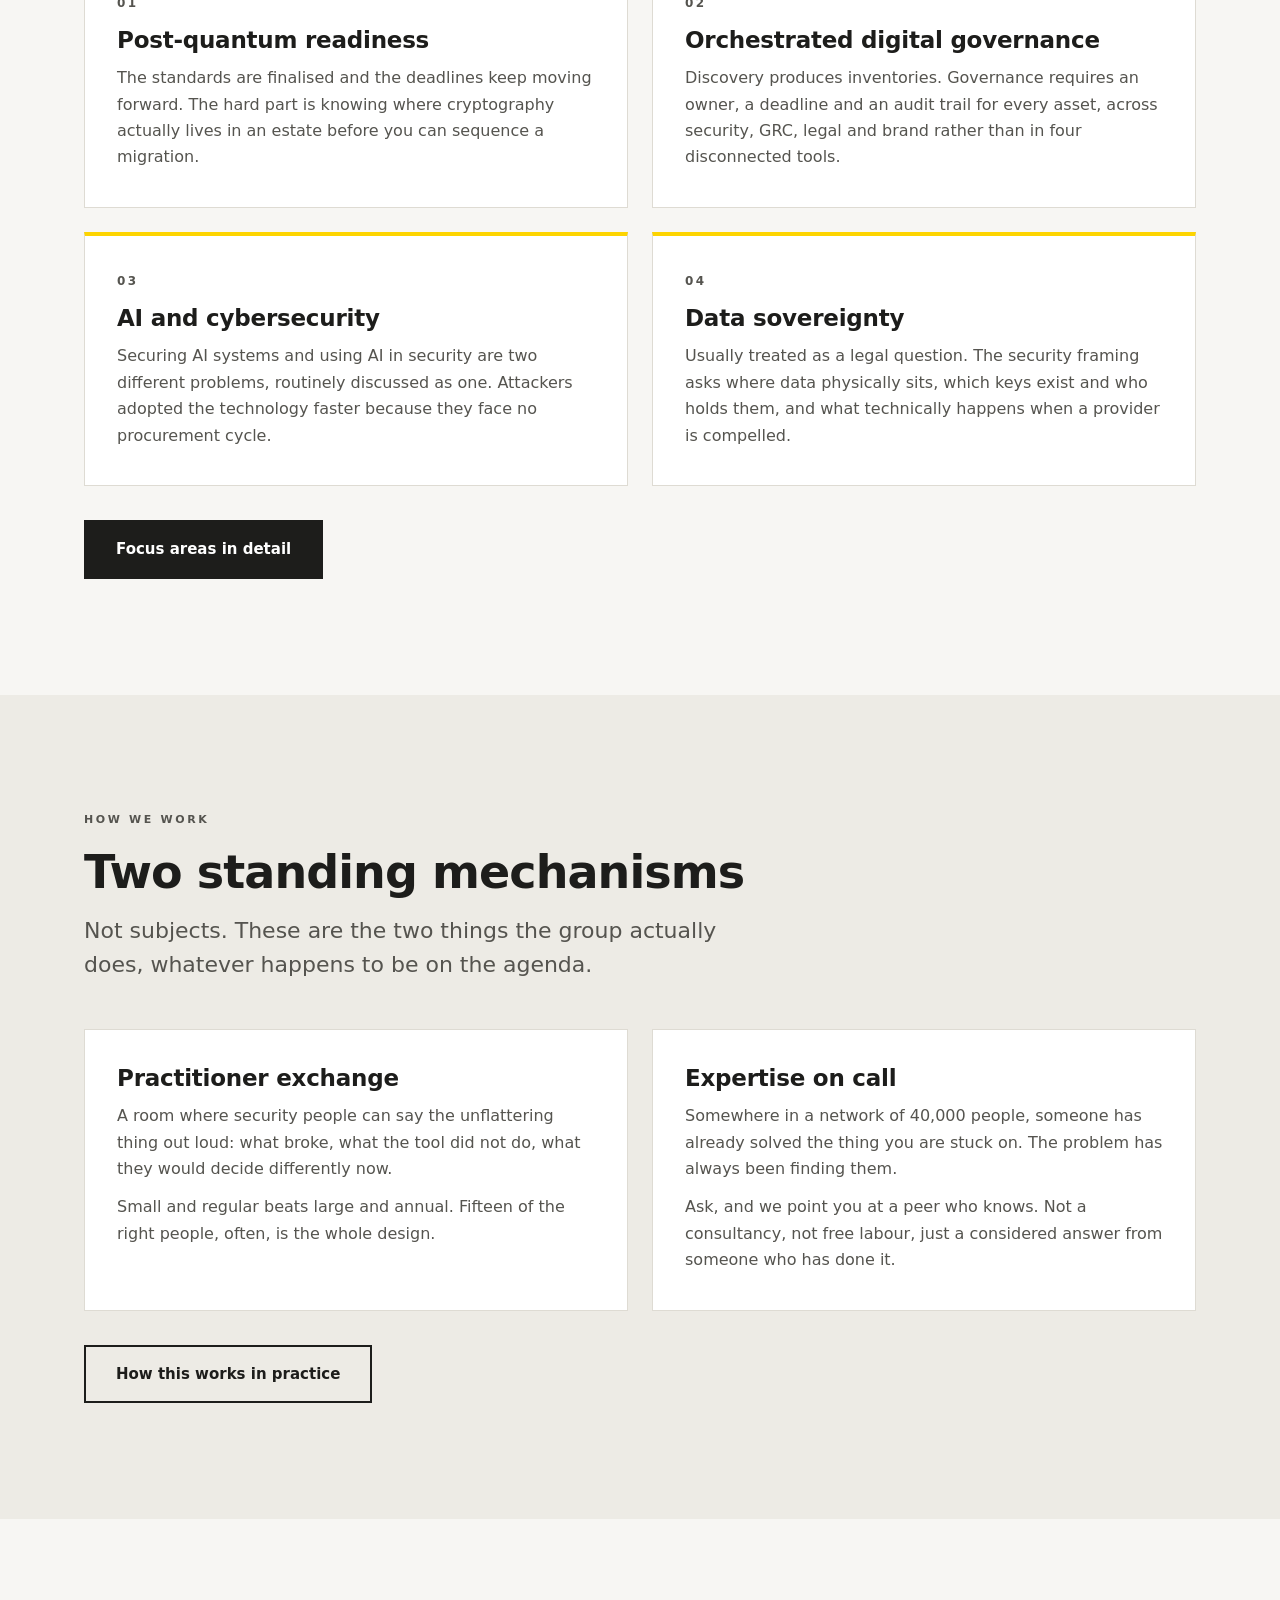
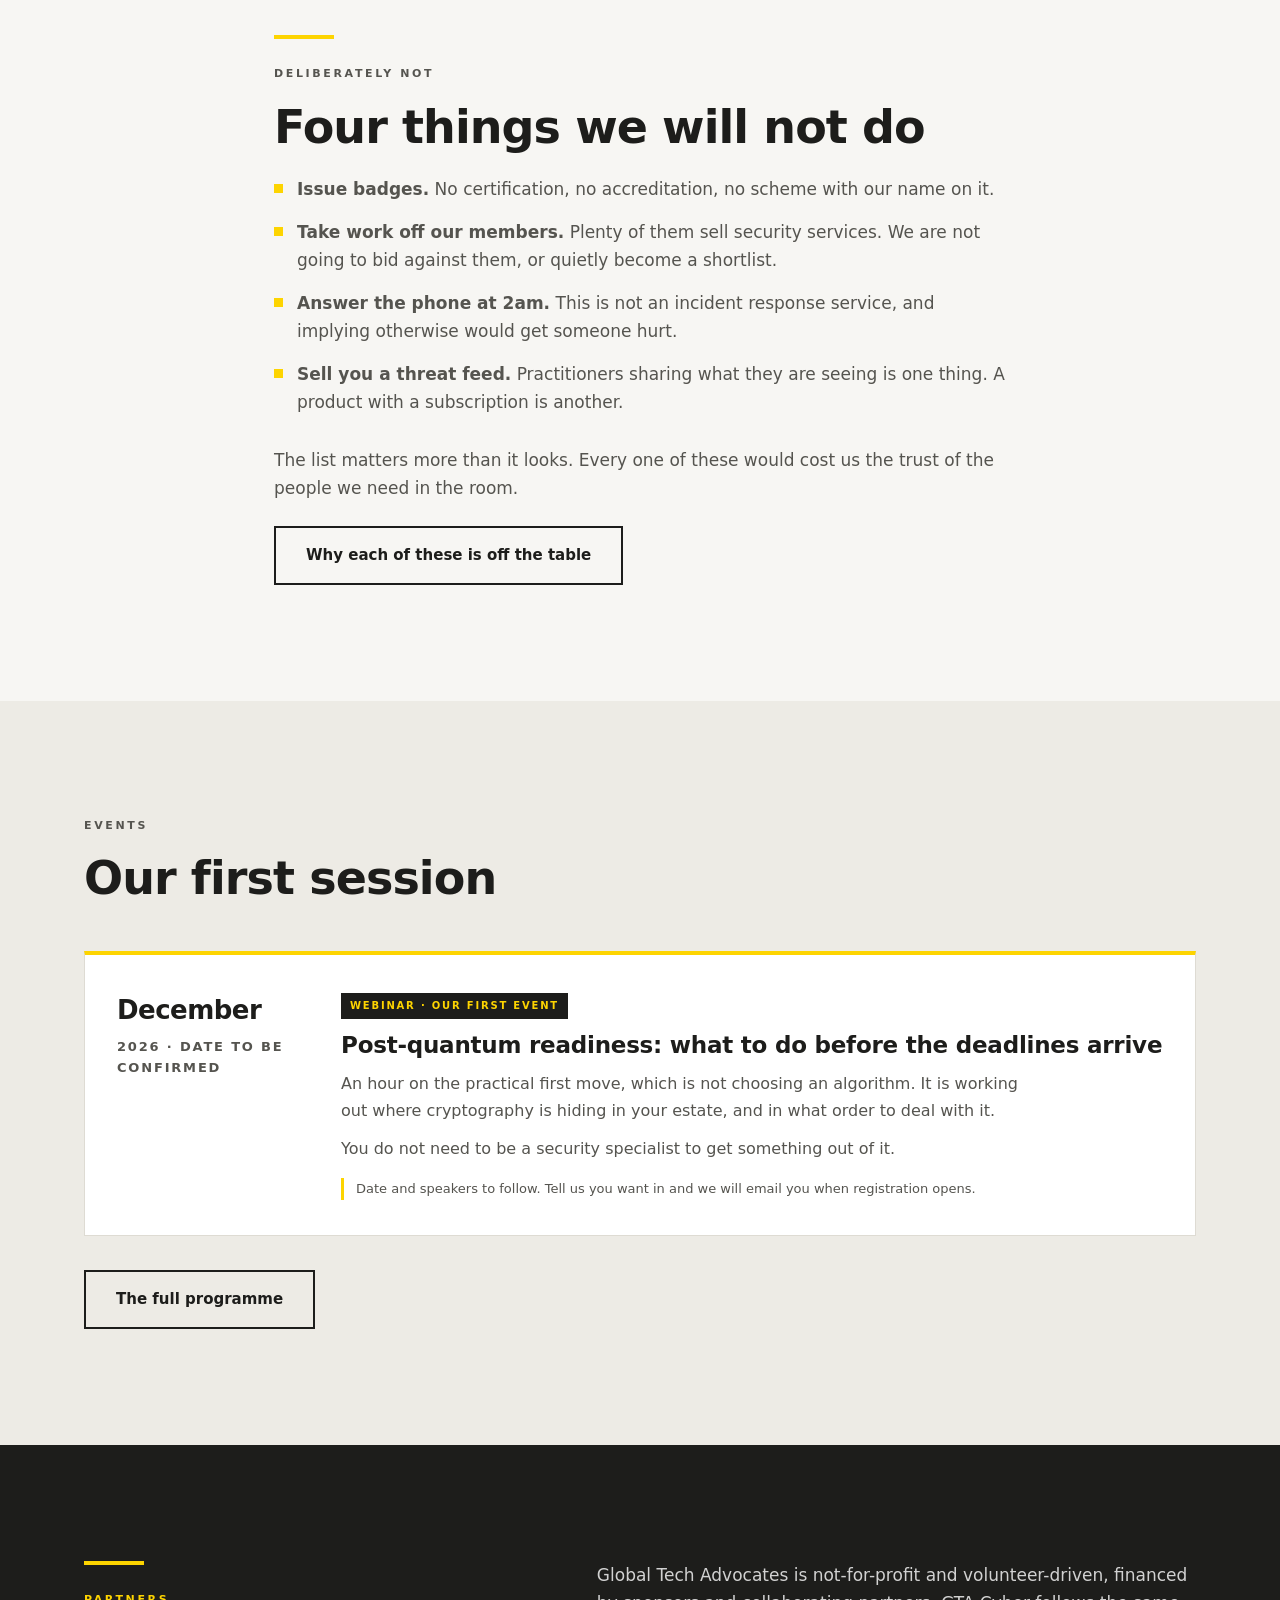
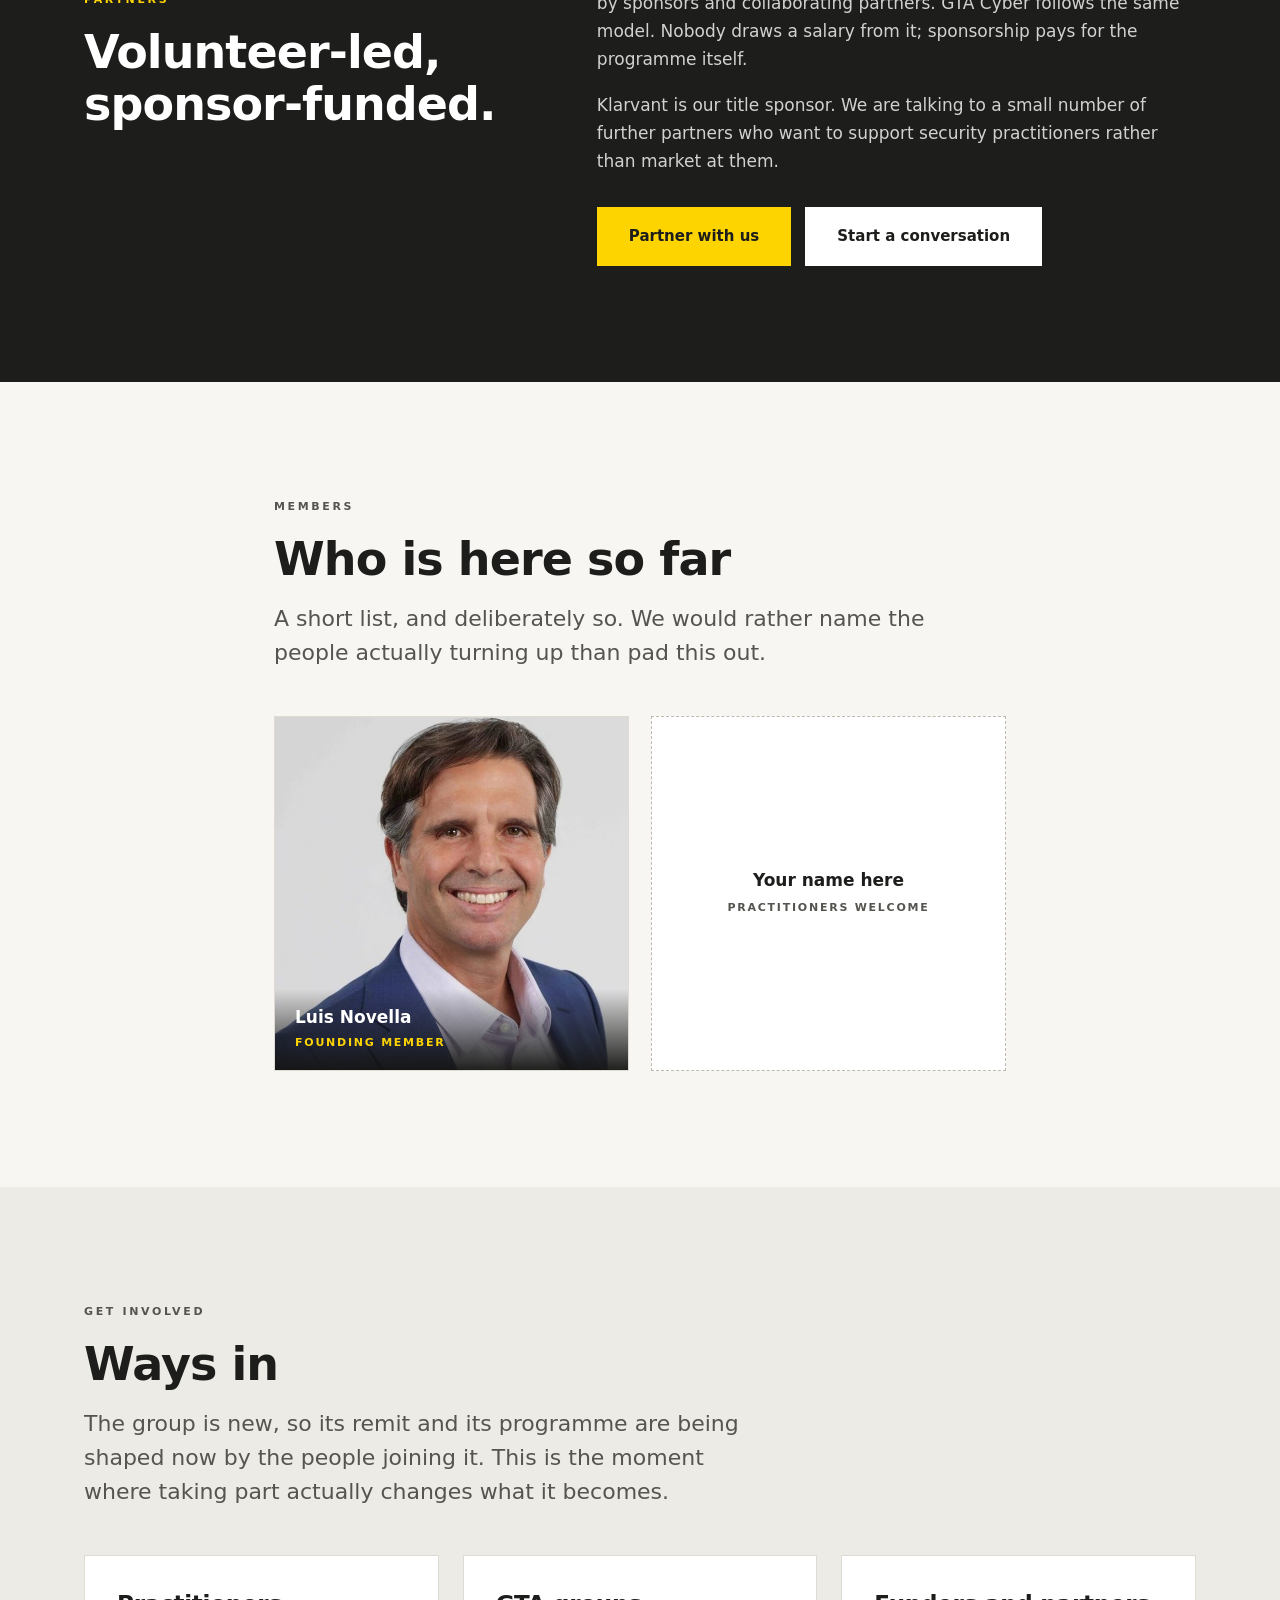
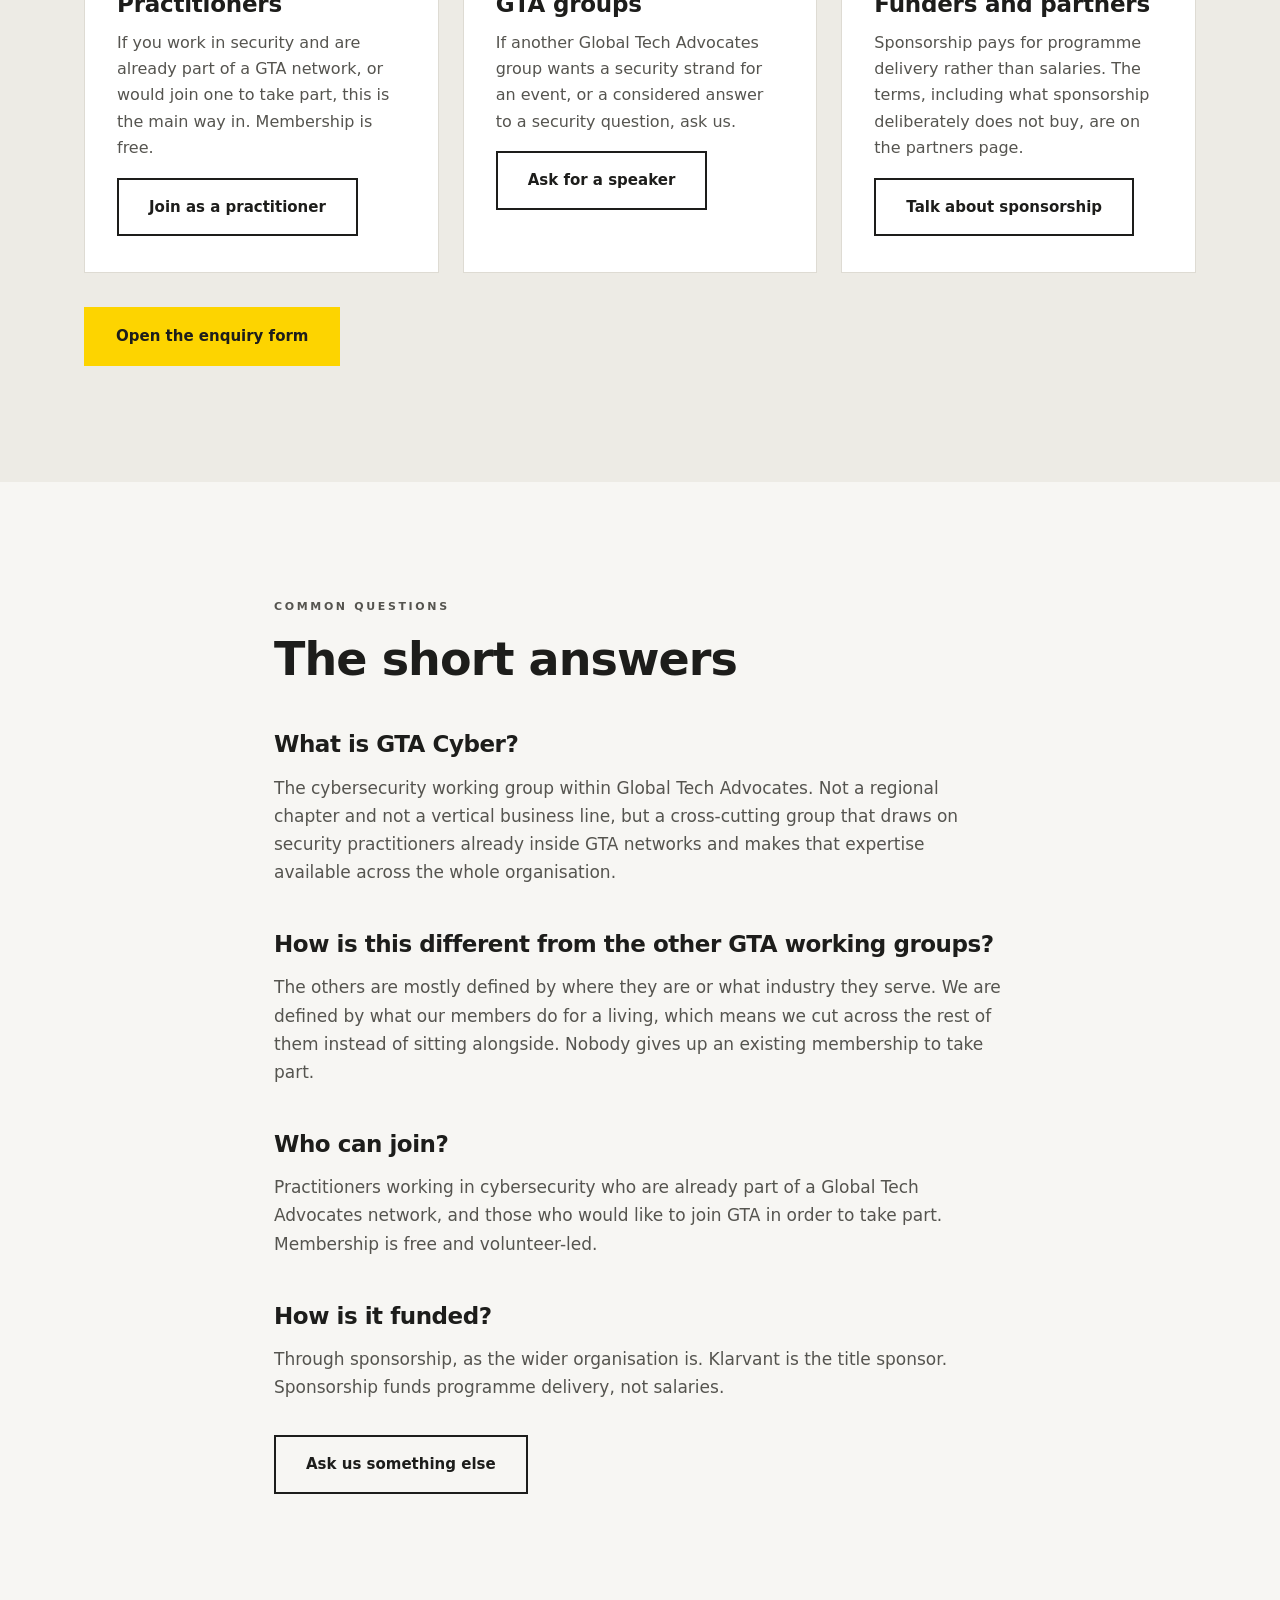
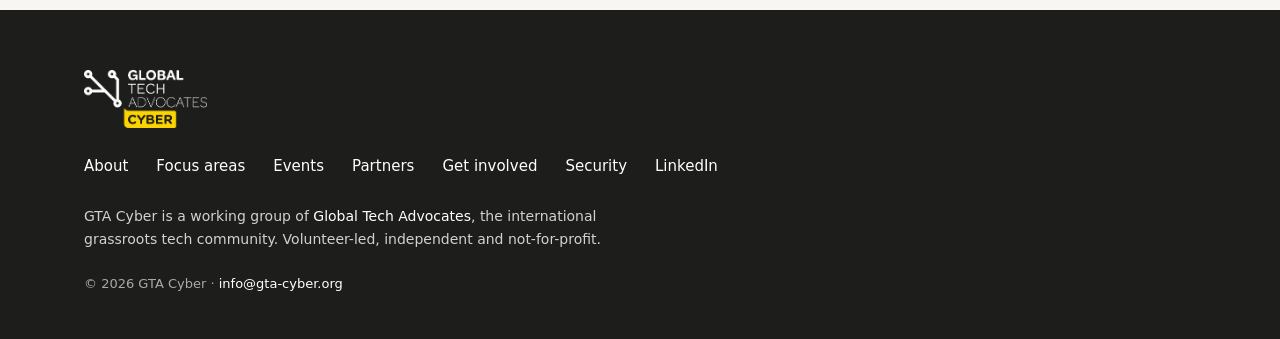
==== commit 485922fc: "Add members grid with Luis Novella; fix bio unreachable on touch devices" ====
--- a/index.html
+++ b/index.html
@@ -4,12 +4,12 @@
 <meta charset="utf-8" />
 <meta name="viewport" content="width=device-width, initial-scale=1" />
 <title>GTA Cyber | Cybersecurity expertise across Global Tech Advocates</title>
-<meta name="description" content="GTA Cyber is the cybersecurity community of practice within Global Tech Advocates. Rather than a vertical silo, it draws on subject matter experts already inside GTA networks worldwide and works across the whole organisation." />
+<meta name="description" content="GTA Cyber is the cybersecurity working group within Global Tech Advocates. Rather than a vertical silo, it draws on subject matter experts already inside GTA networks worldwide and works across the whole organisation." />
 <link rel="canonical" href="https://gta-cyber.org/" />
 <meta property="og:type" content="website" />
 <meta property="og:site_name" content="GTA Cyber" />
 <meta property="og:title" content="GTA Cyber | Cybersecurity expertise across Global Tech Advocates" />
-<meta property="og:description" content="The cybersecurity community of practice within Global Tech Advocates. Expertise that sits across the organisation rather than beside it." />
+<meta property="og:description" content="The cybersecurity working group within Global Tech Advocates. Expertise that sits across the organisation rather than beside it." />
 <meta property="og:url" content="https://gta-cyber.org/" />
 <meta property="og:image" content="https://gta-cyber.org/assets/og-image.png" />
 <meta property="og:image:width" content="1200" />
@@ -33,7 +33,7 @@
       "alternateName":"Global Tech Advocates Cyber",
       "url":"https://gta-cyber.org/",
       "logo":"https://gta-cyber.org/assets/gta-cyber-logo.png",
-      "description":"The cybersecurity community of practice within Global Tech Advocates, drawing on subject matter experts across GTA networks worldwide.",
+      "description":"The cybersecurity working group within Global Tech Advocates, drawing on subject matter experts across GTA networks worldwide.",
       "parentOrganization":{
         "@type":"Organization",
         "name":"Global Tech Advocates",
@@ -55,13 +55,13 @@
       "@id":"https://gta-cyber.org/#faq",
       "mainEntity":[
         {"@type":"Question","name":"What is GTA Cyber?",
-         "acceptedAnswer":{"@type":"Answer","text":"GTA Cyber is the cybersecurity community of practice within Global Tech Advocates. It is not a separate regional chapter or a vertical business line. It is a cross-cutting group that draws on cybersecurity subject matter experts who are already members of GTA networks around the world, and makes that expertise available across the whole organisation."}},
-        {"@type":"Question","name":"What is a community of practice?",
-         "acceptedAnswer":{"@type":"Answer","text":"A community of practice is organised around a craft rather than a territory, a product or a business unit. It is the standard term for a group of subject matter experts who sit across an organisation rather than inside one part of it. Members keep their existing GTA network membership and their day jobs, and the community is where people practising the same discipline meet, set standards, share what works, and support everyone else when a cybersecurity question comes up."}},
+         "acceptedAnswer":{"@type":"Answer","text":"GTA Cyber is the cybersecurity working group within Global Tech Advocates. It is not a separate regional chapter or a vertical business line. It is a cross-cutting group that draws on cybersecurity subject matter experts who are already members of GTA networks around the world, and makes that expertise available across the whole organisation."}},
+        {"@type":"Question","name":"How is this different from the other GTA working groups?",
+         "acceptedAnswer":{"@type":"Answer","text":"The other Global Tech Advocates working groups are mostly defined by where they are or what industry they serve. GTA Cyber is defined by what its members do for a living, which means it cuts across the rest of them instead of sitting alongside. Nobody gives up an existing membership to take part, and the group is where people practising cybersecurity meet, share what works, and answer security questions raised anywhere in the organisation."}},
         {"@type":"Question","name":"Who can join GTA Cyber?",
          "acceptedAnswer":{"@type":"Answer","text":"Practitioners working in cybersecurity who are already part of a Global Tech Advocates network, and those who would like to join GTA in order to take part. Membership is free and volunteer-led, in keeping with the GTA model."}},
         {"@type":"Question","name":"How is GTA Cyber funded?",
-         "acceptedAnswer":{"@type":"Answer","text":"Through sponsorship, in the same way as the wider Global Tech Advocates organisation. Klarvant is the title sponsor. Sponsorship funds programme delivery rather than salaries, since the community is volunteer-led."}}
+         "acceptedAnswer":{"@type":"Answer","text":"Through sponsorship, in the same way as the wider Global Tech Advocates organisation. Klarvant is the title sponsor. Sponsorship funds programme delivery rather than salaries, since the group is volunteer-led."}}
       ]
     }
   ]
@@ -76,13 +76,13 @@
     <nav class="nav" aria-label="Primary">
       <a class="nav__logo" href="/"><img src="/assets/gta-cyber-logo.png" alt="GTA Cyber, Global Tech Advocates" width="279" height="132" /></a>
       <ul class="nav__links">
-        <li><a href="/" aria-current="page">Home</a></li>
-        <li><a href="/about">About</a></li>
-        <li><a href="/focus-areas">Focus areas</a></li>
-        <li><a href="/events">Events</a></li>
-        <li><a href="/partners">Partners</a></li>
+        <li><a href="/">Home</a></li>
+        <li><a href="#about">About</a></li>
+        <li><a href="#focus">Focus areas</a></li>
+        <li><a href="#events">Events</a></li>
+        <li><a href="#partners">Partners</a></li>
       </ul>
-      <a class="nav__cta" href="/get-involved">Get involved</a>
+      <a class="nav__cta" href="#join">Get involved</a>
       <button class="nav__toggle" id="navToggle" aria-expanded="false" aria-controls="navPanel">
         <span class="sr-only">Open menu</span>
         <svg viewBox="0 0 24 24" aria-hidden="true"><path d="M3 6h18M3 12h18M3 18h18" stroke-linecap="round"/></svg>
@@ -91,11 +91,11 @@
     <div class="nav__panel" id="navPanel">
       <ul>
         <li><a href="/">Home</a></li>
-        <li><a href="/about">About</a></li>
-        <li><a href="/focus-areas">Focus areas</a></li>
-        <li><a href="/events">Events</a></li>
-        <li><a href="/partners">Partners</a></li>
-        <li><a href="/get-involved">Get involved</a></li>
+        <li><a href="#about">About</a></li>
+        <li><a href="#focus">Focus areas</a></li>
+        <li><a href="#events">Events</a></li>
+        <li><a href="#partners">Partners</a></li>
+        <li><a href="#join">Get involved</a></li>
       </ul>
     </div>
   </div>
@@ -106,11 +106,11 @@
   <section class="launch" aria-label="Announcement">
     <div class="wrap launch__inner">
       <span class="launch__tag">Newly established</span>
-      <p class="launch__text"><strong>GTA Cyber launched in September 2026.</strong> Our first webinar, on post-quantum readiness, lands in early December. <a class="launch__link" href="/events">See the details</a></p>
-    </div>
-  </section>
-
-  <section class="hero">
+      <p class="launch__text"><strong>GTA Cyber launched in September 2026.</strong> Our first webinar, on post-quantum readiness, lands in early December. <a class="launch__link" href="#events">See the details</a></p>
+    </div>
+  </section>
+
+  <section class="hero" id="top">
     <svg class="hero__deco" viewBox="0 0 520 420" aria-hidden="true" focusable="false">
       <g class="e">
         <path d="M78 66 L286 262" /><path d="M286 66 L286 200" />
@@ -127,12 +127,12 @@
       </g>
     </svg>
     <div class="wrap hero__inner">
-      <span class="eyebrow">A Global Tech Advocates community of practice</span>
+      <span class="eyebrow">A Global Tech Advocates working group</span>
       <h1>Cybersecurity expertise that sits across the network, not beside it.</h1>
       <p>GTA Cyber brings together the security practitioners already inside Global Tech Advocates networks worldwide, so their expertise reaches every part of the organisation rather than one corner of it.</p>
       <div class="hero__cta">
-        <a class="btn btn--yellow" href="/get-involved">Get involved</a>
-        <a class="btn btn--light" href="/about">How it works</a>
+        <a class="btn btn--yellow" href="#join">Get involved</a>
+        <a class="btn btn--light" href="#about">How it works</a>
       </div>
     </div>
   </section>
@@ -146,21 +146,20 @@
 
   <section class="stats" aria-label="Global Tech Advocates at a glance">
     <div class="stat"><b>40,000+</b><span>Business leaders, experts and investors across the GTA network</span></div>
-    <div class="stat"><b>42+</b><span>Global Tech Advocates groups in the world&rsquo;s fastest growing tech regions</span></div>
-    <div class="stat"><b>One craft</b><span>One community of practice for cybersecurity, spanning all of them</span></div>
-  </section>
-
-  <section class="pad">
+    <div class="stat"><b>42+</b><span>Global Tech Advocates working groups in the world&rsquo;s fastest growing tech regions</span></div>
+    <div class="stat"><b>One craft</b><span>One working group for cybersecurity, spanning all of them</span></div>
+  </section>
+
+  <section class="pad" id="about">
     <div class="wrap split">
       <div>
         <div class="rule" aria-hidden="true"></div>
-        <span class="eyebrow">Why a community of practice</span>
+        <span class="eyebrow">About</span>
         <h2>Security knowledge is everywhere. Reaching it is the hard part.</h2>
       </div>
       <div>
         <p class="lead">Cybersecurity expertise is already distributed across Global Tech Advocates. It sits with a CISO in one city network, a founder building detection tooling in another, a policy specialist somewhere else entirely.</p>
-        <p style="margin-top:20px;color:var(--muted)">What has been missing is the connective tissue. A new vertical chapter would have added another silo and asked those people to choose between it and the network they already belong to. GTA Cyber does the opposite. Members keep their existing GTA membership and their day jobs, and the community becomes the place where people practising the same craft meet, compare notes, and answer the call when any part of GTA needs a security perspective.</p>
-        <p style="margin-top:24px"><a class="btn btn--ghost" href="/about">More on the model</a></p>
+        <p style="margin-top:20px;color:var(--muted)">What has been missing is the connective tissue. A new vertical chapter would have added another silo and asked those people to choose between it and the network they already belong to. GTA Cyber does the opposite. Members keep their existing GTA membership and their day jobs, and the group becomes the place where people practising the same craft meet, compare notes, and answer the call when any part of GTA needs a security perspective.</p>
       </div>
     </div>
   </section>
@@ -168,7 +167,35 @@
   <section class="pad sand">
     <div class="wrap">
       <div class="sec-head">
-        <span class="eyebrow">What we do</span>
+        <span class="eyebrow">The model</span>
+        <h2>One of forty, built sideways</h2>
+        <p class="lead">Most Global Tech Advocates working groups have a territory or an industry. Ours has a discipline, and that single difference decides almost everything else about how it runs.</p>
+      </div>
+      <div class="grid grid--3">
+        <article class="card">
+          <span class="card__num">Vertical</span>
+          <h3>The version we rejected</h3>
+          <p>A cyber chapter of its own would have forced a choice: this, or the network you already give your evenings to. Nobody needed another thing to belong to.</p>
+        </article>
+        <article class="card">
+          <span class="card__num">Horizontal</span>
+          <h3>The version we built</h3>
+          <p>Nobody leaves anything. You keep your network, you keep your job, and the group is simply the wire between them when a security question turns up.</p>
+        </article>
+        <article class="card">
+          <span class="card__num">Craft</span>
+          <h3>Why it should last</h3>
+          <p>Cities change, employers change, job titles change. What you actually know how to do tends not to, which makes it the sturdier thing to organise around.</p>
+        </article>
+      </div>
+      <p style="margin-top:34px"><a class="btn btn--ghost" href="/about">The model and our principles</a></p>
+    </div>
+  </section>
+
+  <section class="pad" id="focus">
+    <div class="wrap">
+      <div class="sec-head">
+        <span class="eyebrow">Focus areas</span>
         <h2>Four subjects we work on</h2>
         <p class="lead">Post-quantum readiness leads because it is the only one carrying fixed dates. All four connect: you cannot migrate cryptography you have never inventoried.</p>
       </div>
@@ -198,11 +225,73 @@
     </div>
   </section>
 
-  <section class="pad on-ink">
+  <section class="pad sand" id="how">
+    <div class="wrap">
+      <div class="sec-head">
+        <span class="eyebrow">How we work</span>
+        <h2>Two standing mechanisms</h2>
+        <p class="lead">Not subjects. These are the two things the group actually does, whatever happens to be on the agenda.</p>
+      </div>
+      <div class="grid grid--2">
+        <article class="card">
+          <h3>Practitioner exchange</h3>
+          <p>A room where security people can say the unflattering thing out loud: what broke, what the tool did not do, what they would decide differently now.</p>
+          <p style="margin-top:12px">Small and regular beats large and annual. Fifteen of the right people, often, is the whole design.</p>
+        </article>
+        <article class="card">
+          <h3>Expertise on call</h3>
+          <p>Somewhere in a network of 40,000 people, someone has already solved the thing you are stuck on. The problem has always been finding them.</p>
+          <p style="margin-top:12px">Ask, and we point you at a peer who knows. Not a consultancy, not free labour, just a considered answer from someone who has done it.</p>
+        </article>
+      </div>
+      <p style="margin-top:34px"><a class="btn btn--ghost" href="/focus-areas#how">How this works in practice</a></p>
+    </div>
+  </section>
+
+  <section class="pad">
+    <div class="wrap wrap--narrow">
+      <div class="rule" aria-hidden="true"></div>
+      <span class="eyebrow">Deliberately not</span>
+      <h2 style="margin-bottom:22px">Four things we will not do</h2>
+      <ul class="list">
+        <li><span class="dot" aria-hidden="true"></span><span><strong>Issue badges.</strong> No certification, no accreditation, no scheme with our name on it.</span></li>
+        <li><span class="dot" aria-hidden="true"></span><span><strong>Take work off our members.</strong> Plenty of them sell security services. We are not going to bid against them, or quietly become a shortlist.</span></li>
+        <li><span class="dot" aria-hidden="true"></span><span><strong>Answer the phone at 2am.</strong> This is not an incident response service, and implying otherwise would get someone hurt.</span></li>
+        <li><span class="dot" aria-hidden="true"></span><span><strong>Sell you a threat feed.</strong> Practitioners sharing what they are seeing is one thing. A product with a subscription is another.</span></li>
+      </ul>
+      <p style="margin-top:30px;color:var(--muted)">The list matters more than it looks. Every one of these would cost us the trust of the people we need in the room.</p>
+      <p style="margin-top:24px"><a class="btn btn--ghost" href="/focus-areas">Why each of these is off the table</a></p>
+    </div>
+  </section>
+
+  <section class="pad sand" id="events">
+    <div class="wrap">
+      <div class="sec-head">
+        <span class="eyebrow">Events</span>
+        <h2>Our first session</h2>
+      </div>
+      <article class="evt">
+        <div class="evt__when">
+          <b>December</b>
+          2026 &middot; date to be confirmed
+        </div>
+        <div class="evt__body">
+          <span class="evt__kind">Webinar &middot; our first event</span>
+          <h3>Post-quantum readiness: what to do before the deadlines arrive</h3>
+          <p>An hour on the practical first move, which is not choosing an algorithm. It is working out where cryptography is hiding in your estate, and in what order to deal with it.</p>
+          <p style="margin-top:12px">You do not need to be a security specialist to get something out of it.</p>
+          <span class="evt__note">Date and speakers to follow. Tell us you want in and we will email you when registration opens.</span>
+        </div>
+      </article>
+      <p style="margin-top:34px"><a class="btn btn--ghost" href="/events">The full programme</a></p>
+    </div>
+  </section>
+
+  <section class="pad on-ink" id="partners">
     <div class="wrap split">
       <div>
         <div class="rule" aria-hidden="true"></div>
-        <span class="eyebrow">Support the community</span>
+        <span class="eyebrow">Partners</span>
         <h2>Volunteer-led, sponsor-funded.</h2>
       </div>
       <div>
@@ -216,6 +305,67 @@
     </div>
   </section>
 
+  <section class="pad" id="people">
+    <div class="wrap wrap--narrow">
+      <div class="sec-head">
+        <span class="eyebrow">Members</span>
+        <h2>Who is here so far</h2>
+        <p class="lead">A short list, and deliberately so. We would rather name the people actually turning up than pad this out.</p>
+      </div>
+      <div class="people">
+
+        <a class="person" href="https://www.linkedin.com/in/luisnovella/">
+          <img src="/assets/people/luis-novella.jpg" alt="Luis Novella" width="640" height="640" loading="lazy" decoding="async" />
+          <span class="person__bar">
+            <span class="person__name">Luis Novella</span>
+            <span class="person__role">Founding member</span>
+          </span>
+          <span class="person__bio">
+            <span class="person__name">Luis Novella</span>
+            <p>Thirty years across energy, cybersecurity, insurance, FinTech and consulting, in the US, Europe and Latin America. Senior roles at KPMG, Accenture, The Hackett Group and Areva. Chartered Director and FIoD.</p>
+            <span class="person__more">View profile</span>
+          </span>
+        </a>
+
+        <a class="person person--open" href="/get-involved?interest=join">
+          <span>
+            <span class="person__name">Your name here</span>
+            <span class="person__role">Practitioners welcome</span>
+          </span>
+        </a>
+
+      </div>
+    </div>
+  </section>
+
+  <section class="pad sand" id="join">
+    <div class="wrap">
+      <div class="sec-head">
+        <span class="eyebrow">Get involved</span>
+        <h2>Ways in</h2>
+        <p class="lead">The group is new, so its remit and its programme are being shaped now by the people joining it. This is the moment where taking part actually changes what it becomes.</p>
+      </div>
+      <div class="grid grid--3">
+        <article class="card">
+          <h3>Practitioners</h3>
+          <p>If you work in security and are already part of a GTA network, or would join one to take part, this is the main way in. Membership is free.</p>
+          <p style="margin-top:16px"><a class="btn btn--ghost" href="/get-involved?interest=join">Join as a practitioner</a></p>
+        </article>
+        <article class="card">
+          <h3>GTA groups</h3>
+          <p>If another Global Tech Advocates group wants a security strand for an event, or a considered answer to a security question, ask us.</p>
+          <p style="margin-top:16px"><a class="btn btn--ghost" href="/get-involved?interest=speaking">Ask for a speaker</a></p>
+        </article>
+        <article class="card">
+          <h3>Funders and partners</h3>
+          <p>Sponsorship pays for programme delivery rather than salaries. The terms, including what sponsorship deliberately does not buy, are on the partners page.</p>
+          <p style="margin-top:16px"><a class="btn btn--ghost" href="/get-involved?interest=sponsorship">Talk about sponsorship</a></p>
+        </article>
+      </div>
+      <p style="margin-top:34px"><a class="btn btn--yellow" href="/get-involved">Open the enquiry form</a></p>
+    </div>
+  </section>
+
   <section class="pad">
     <div class="wrap wrap--narrow">
       <div class="sec-head">
@@ -224,10 +374,10 @@
       </div>
       <div class="prose">
         <h2 style="font-size:clamp(19px,2vw,23px);margin-top:0">What is GTA Cyber?</h2>
-        <p>The cybersecurity community of practice within Global Tech Advocates. Not a regional chapter and not a vertical business line, but a cross-cutting group that draws on security practitioners already inside GTA networks and makes that expertise available across the whole organisation.</p>
-
-        <h2 style="font-size:clamp(19px,2vw,23px)">What is a community of practice?</h2>
-        <p>A group of subject matter experts organised around a craft rather than a territory, a product or a business unit, sitting across the organisation rather than inside one part of it. Members keep their existing network membership and their day jobs, and the community is where people practising the same discipline meet, set standards and support everyone else.</p>
+        <p>The cybersecurity working group within Global Tech Advocates. Not a regional chapter and not a vertical business line, but a cross-cutting group that draws on security practitioners already inside GTA networks and makes that expertise available across the whole organisation.</p>
+
+        <h2 style="font-size:clamp(19px,2vw,23px)">How is this different from the other GTA working groups?</h2>
+        <p>The others are mostly defined by where they are or what industry they serve. We are defined by what our members do for a living, which means we cut across the rest of them instead of sitting alongside. Nobody gives up an existing membership to take part.</p>
 
         <h2 style="font-size:clamp(19px,2vw,23px)">Who can join?</h2>
         <p>Practitioners working in cybersecurity who are already part of a Global Tech Advocates network, and those who would like to join GTA in order to take part. Membership is free and volunteer-led.</p>
@@ -240,7 +390,6 @@
   </section>
 
 </main>
-
 <footer class="site-footer">
   <div class="wrap">
     <a class="foot__logo" href="/" aria-label="GTA Cyber home"><img src="/assets/gta-cyber-logo-light.png" alt="GTA Cyber" width="279" height="132" /></a>
@@ -253,7 +402,7 @@
       <li><a href="/security-policy">Security</a></li>
       <li><a href="https://www.linkedin.com/company/gta-cyber">LinkedIn</a></li>
     </ul>
-    <p class="foot__parent">GTA Cyber is a community of practice within <a href="https://www.globaltechadvocates.org/">Global Tech Advocates</a>, the international grassroots tech community. Volunteer-led, independent and not-for-profit.</p>
+    <p class="foot__parent">GTA Cyber is a working group of <a href="https://www.globaltechadvocates.org/">Global Tech Advocates</a>, the international grassroots tech community. Volunteer-led, independent and not-for-profit.</p>
     <p class="foot__cr">&copy; <span id="yr">2026</span> GTA Cyber &middot; <a href="mailto:info@gta-cyber.org">info@gta-cyber.org</a></p>
   </div>
 </footer>
--- a/assets/styles.css
+++ b/assets/styles.css
@@ -259,6 +259,44 @@
 .js-anim .reveal-stagger.is-in>*:nth-child(3){transition-delay:.18s}
 .js-anim .reveal-stagger.is-in>*:nth-child(4){transition-delay:.27s}
 
+.people{display:grid;gap:22px;grid-template-columns:repeat(auto-fit,minmax(240px,1fr))}
+.person{position:relative;display:block;aspect-ratio:1/1;overflow:hidden;
+  background:var(--ink);border:1px solid var(--line);text-decoration:none}
+.person img{width:100%;height:100%;object-fit:cover;display:block;transition:transform .5s ease}
+.person__bar{position:absolute;left:0;right:0;bottom:0;z-index:2;padding:18px 20px;
+  background:linear-gradient(to top,rgba(20,20,18,.94),rgba(20,20,18,0));transition:opacity .3s ease}
+.person__name{display:block;color:var(--white);font-weight:600;font-size:17px;line-height:1.2}
+.person__role{display:block;margin-top:6px;font-size:11px;font-weight:700;
+  letter-spacing:.16em;text-transform:uppercase;color:var(--yellow)}
+.person__bio{position:absolute;inset:0;z-index:3;display:flex;flex-direction:column;
+  justify-content:flex-end;gap:10px;padding:26px 22px;background:var(--ink-deep);
+  opacity:0;transform:translateY(8px);transition:opacity .3s ease,transform .3s ease}
+.person__bio p{font-size:13.5px;line-height:1.55;color:var(--muted-light)}
+.person__more{font-size:11px;font-weight:700;letter-spacing:.16em;text-transform:uppercase;color:var(--yellow)}
+.person:hover img,.person:focus-visible img{transform:scale(1.05)}
+.person:hover .person__bio,.person:focus-visible .person__bio{opacity:1;transform:none}
+.person:hover .person__bar,.person:focus-visible .person__bar{opacity:0}
+.person:focus-visible{outline:3px solid var(--yellow);outline-offset:3px}
+.person--open{display:flex;align-items:center;justify-content:center;text-align:center;
+  background:var(--white);border:1px dashed #BDB9AE;padding:24px;
+  transition:border-color .25s ease,background .25s ease}
+.person--open .person__name{color:var(--ink)}
+.person--open .person__role{color:var(--muted);margin-top:8px}
+.person--open:hover{border-color:var(--ink);background:var(--sand)}
+@media(hover:none){
+  .person{aspect-ratio:auto;height:auto;background:var(--white)}
+  .person img{height:auto;aspect-ratio:1/1;transform:none}
+  .person__bar{position:static;background:transparent;padding:20px 20px 0}
+  .person__bar .person__name{color:var(--ink)}
+  .person__bar .person__role{color:var(--muted)}
+  .person__bio{position:static;opacity:1;transform:none;background:transparent;
+    padding:10px 20px 22px;gap:10px;justify-content:flex-start}
+  .person__bio .person__name{display:none}
+  .person__bio p{color:var(--muted)}
+  .person__more{color:var(--ink)}
+  .person--open{aspect-ratio:1/1;height:auto}
+}
+
 @media(prefers-reduced-motion:reduce){
   .js-anim .reveal,.js-anim .reveal-stagger>*{opacity:1!important;transform:none!important}
   *{transition:none!important;animation:none!important}
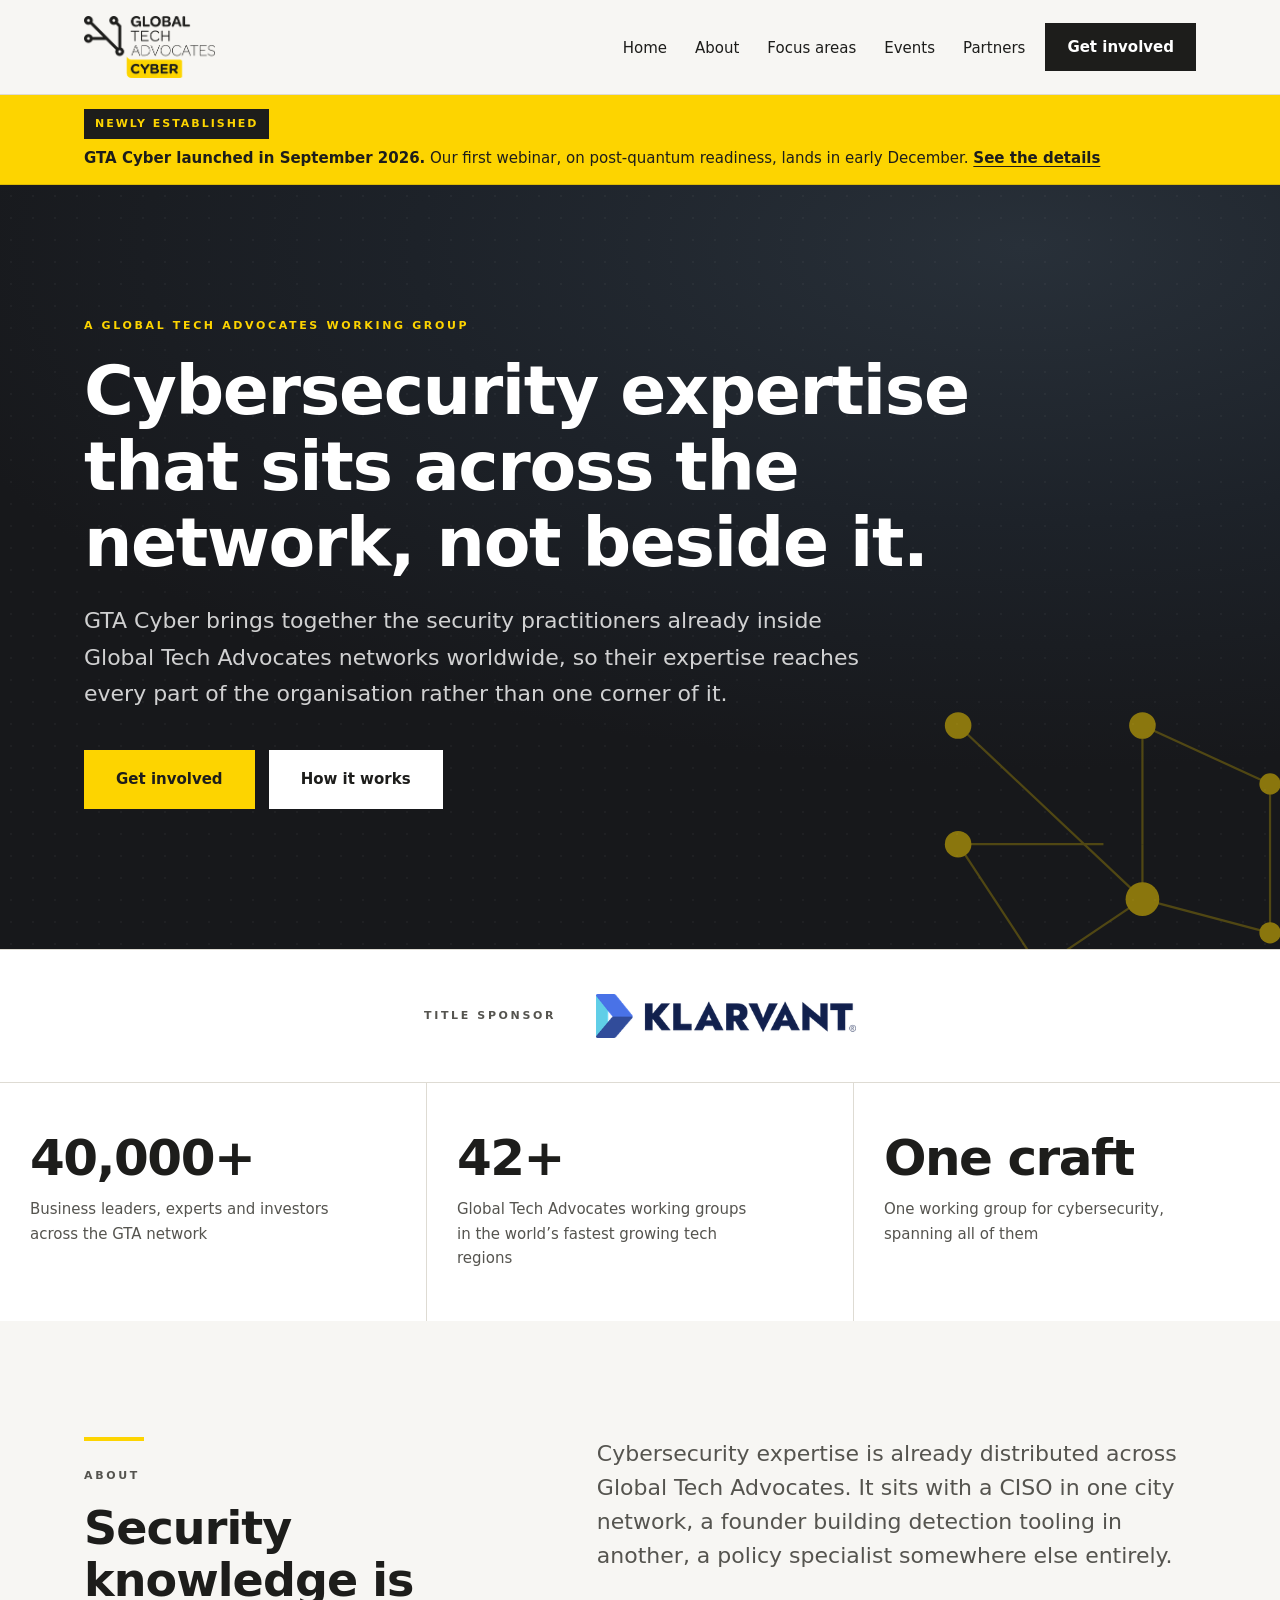
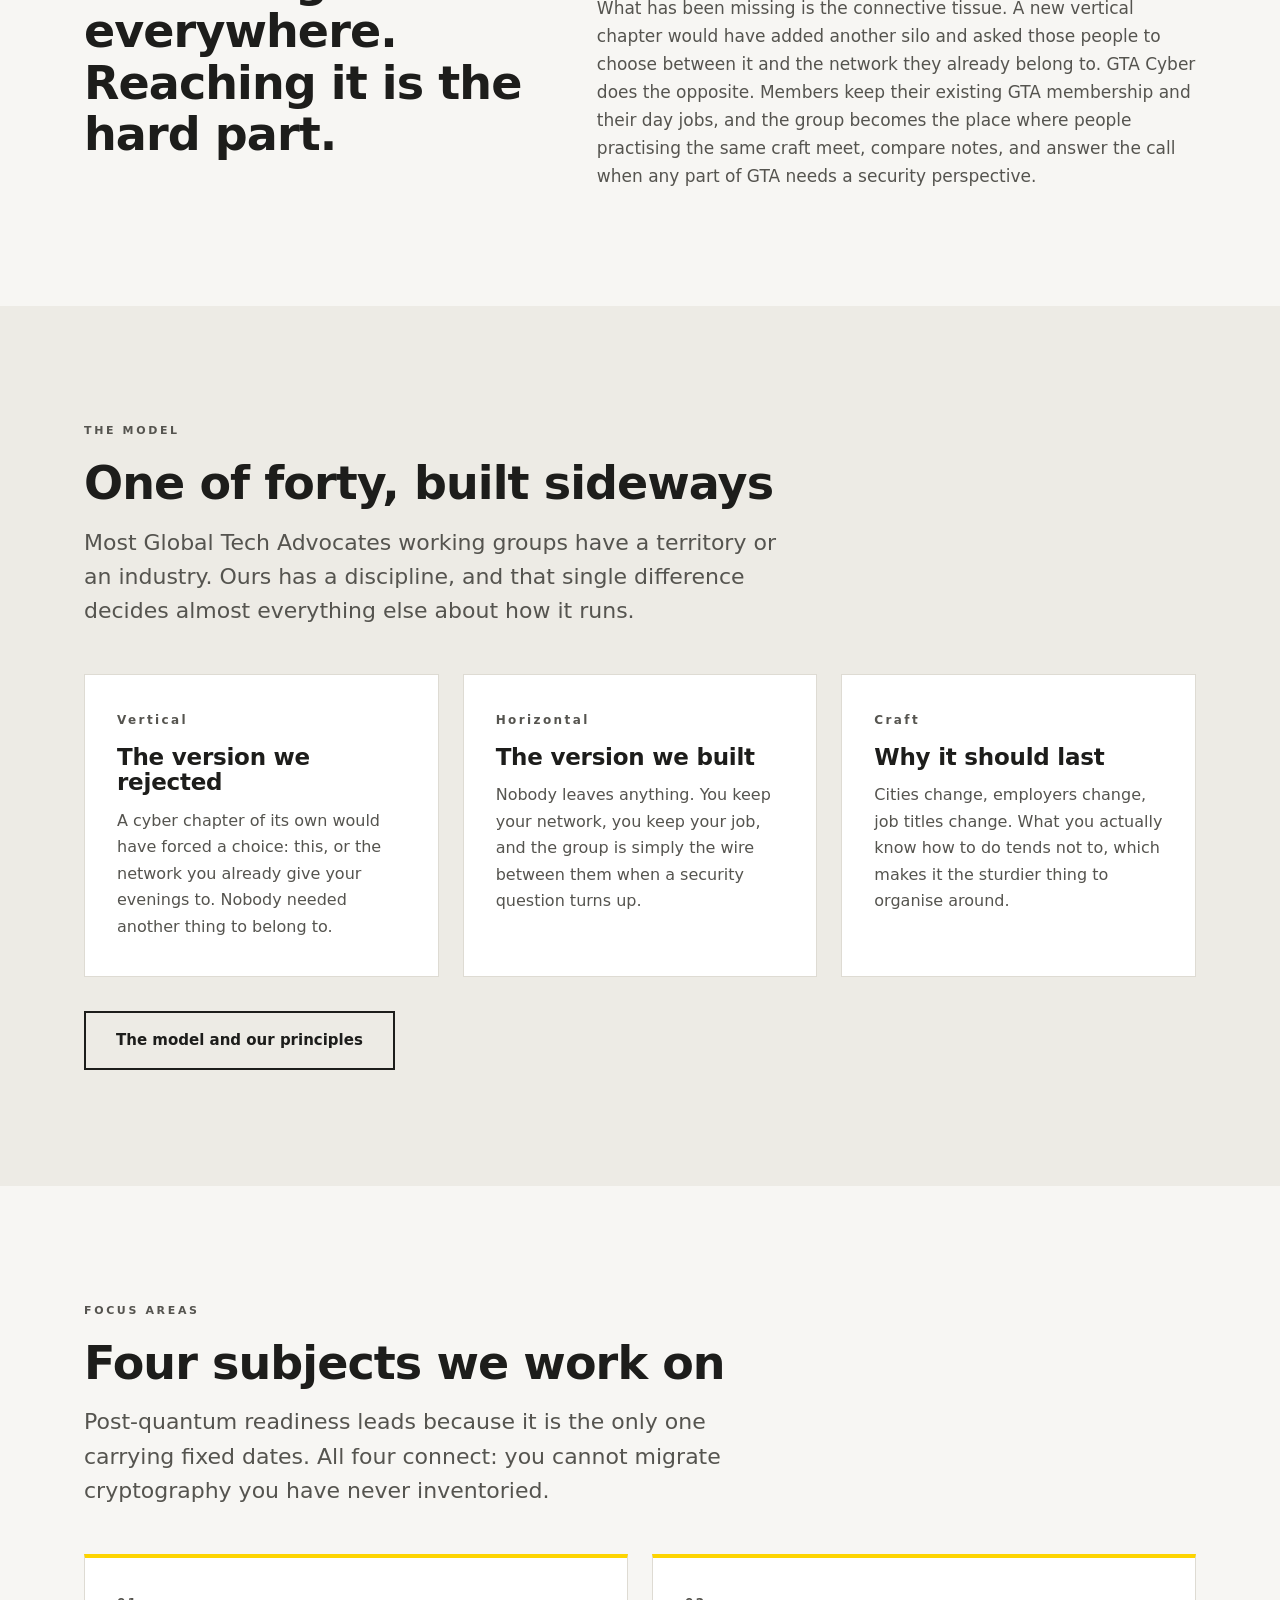
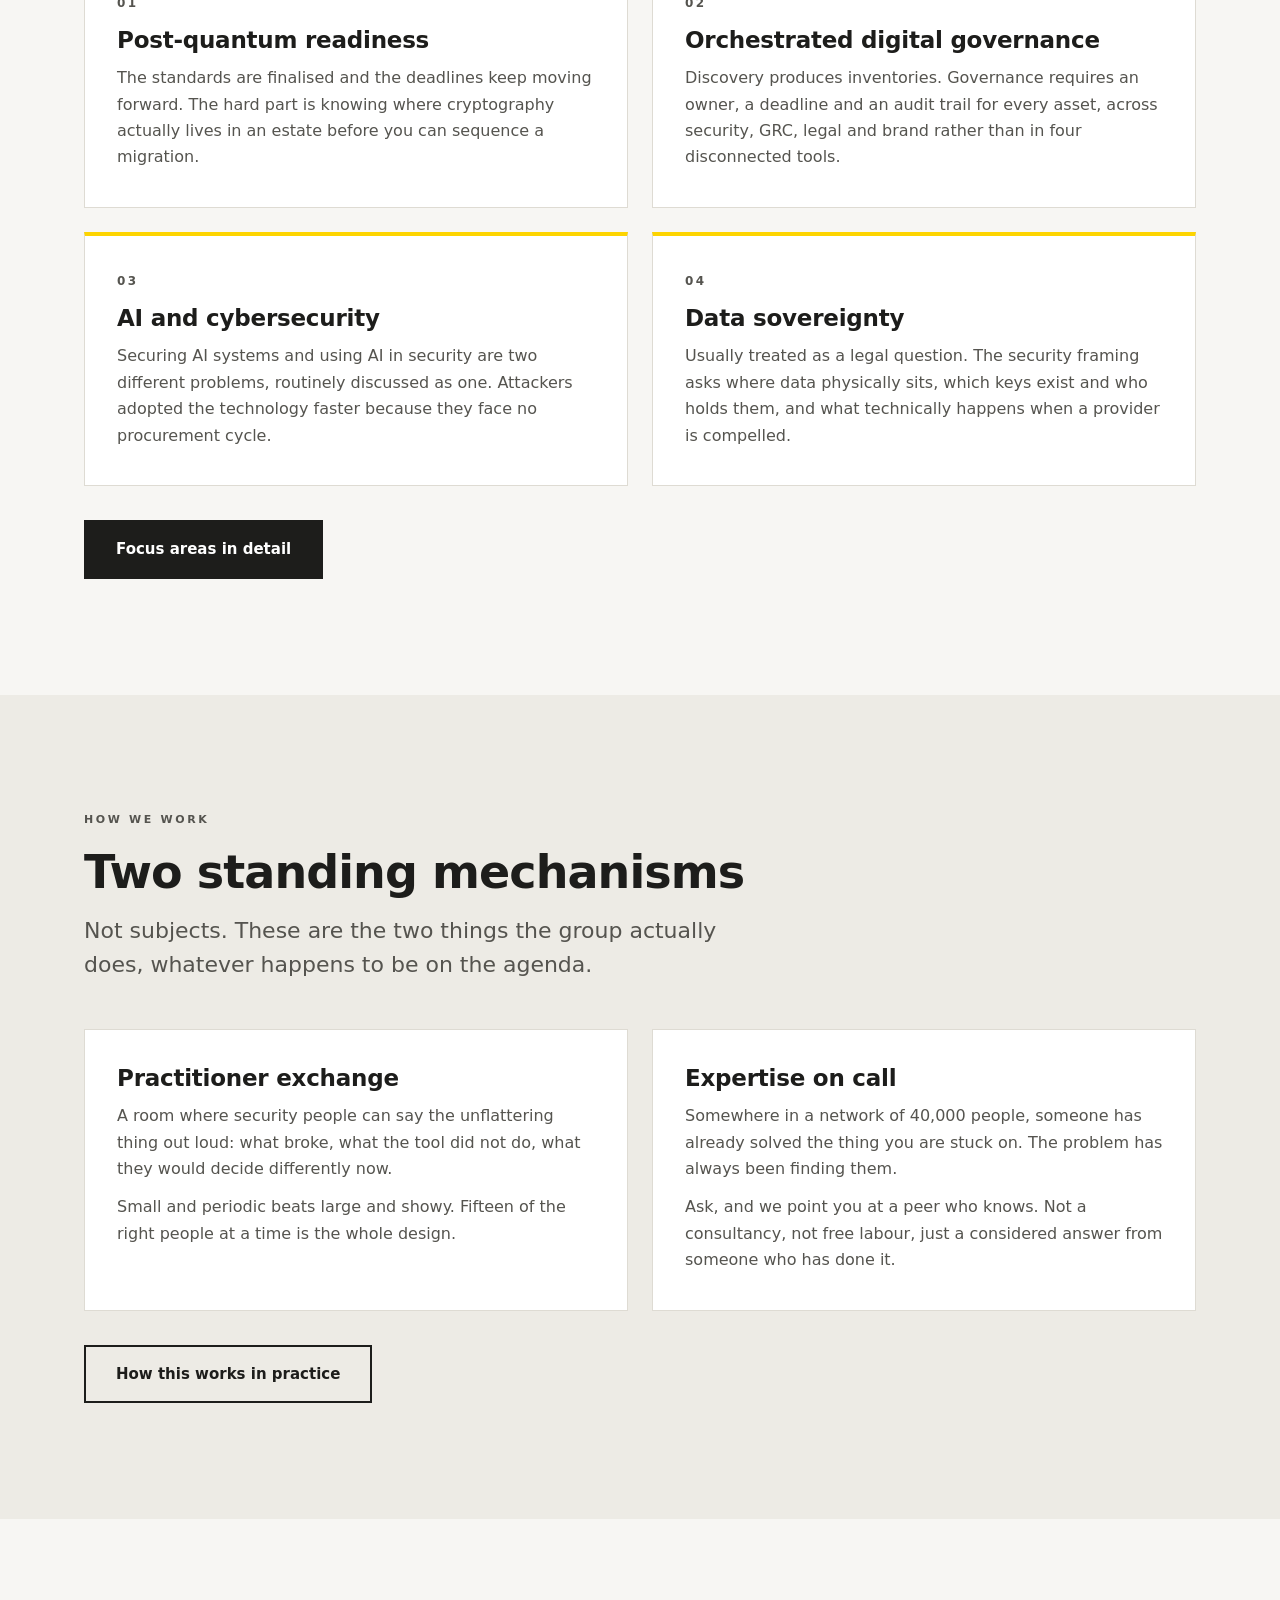
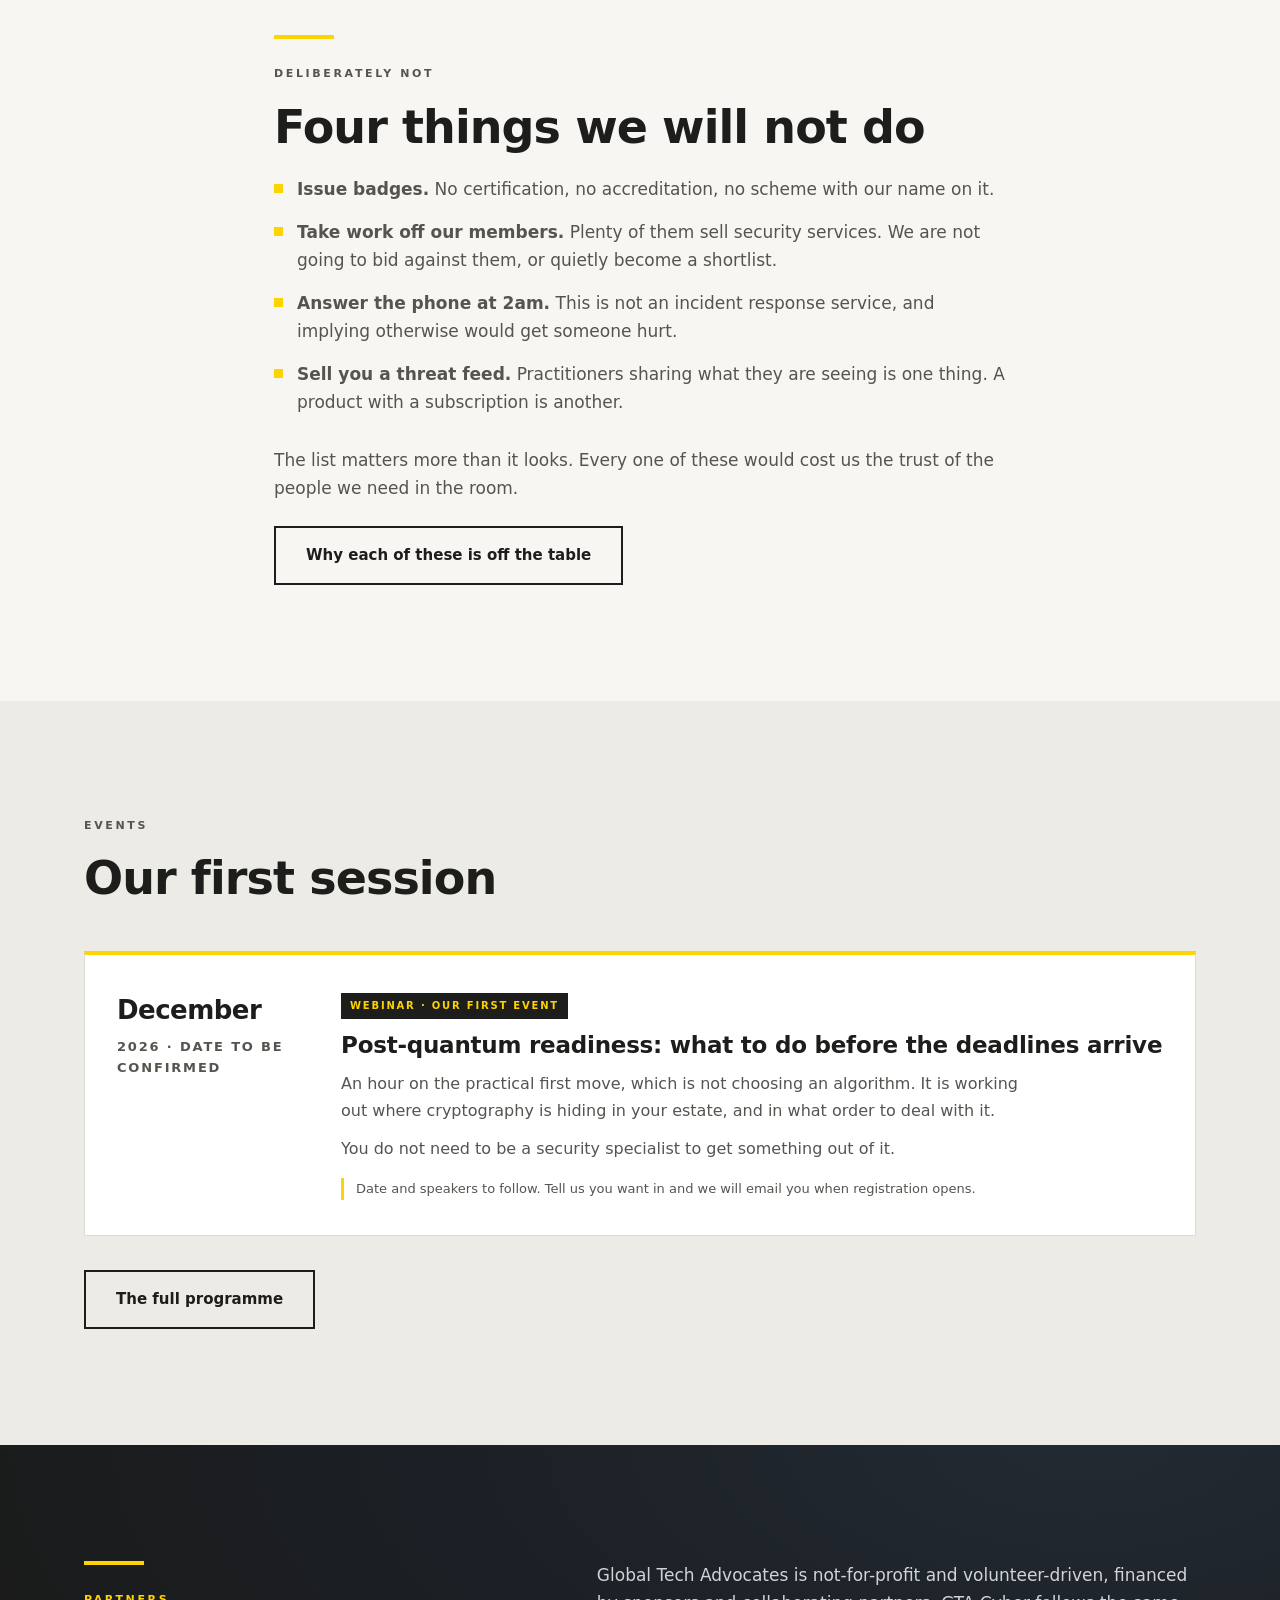
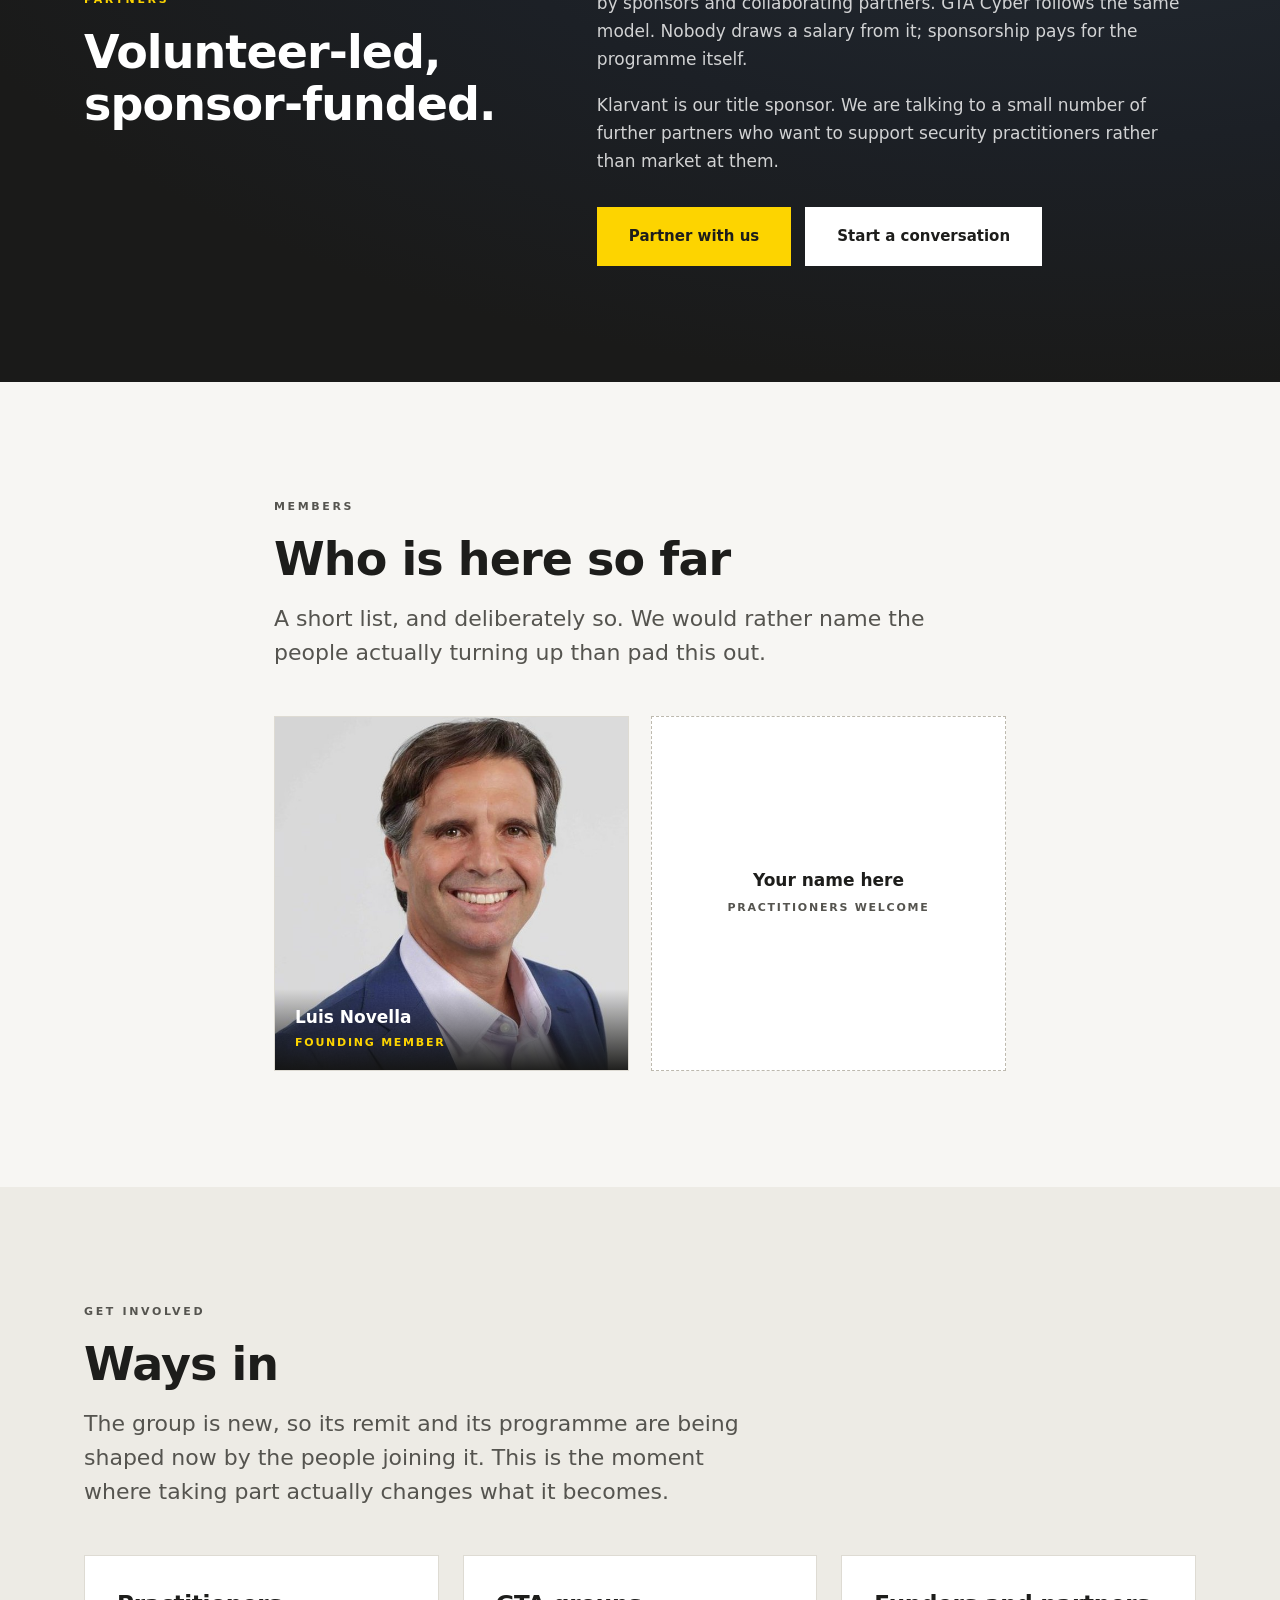
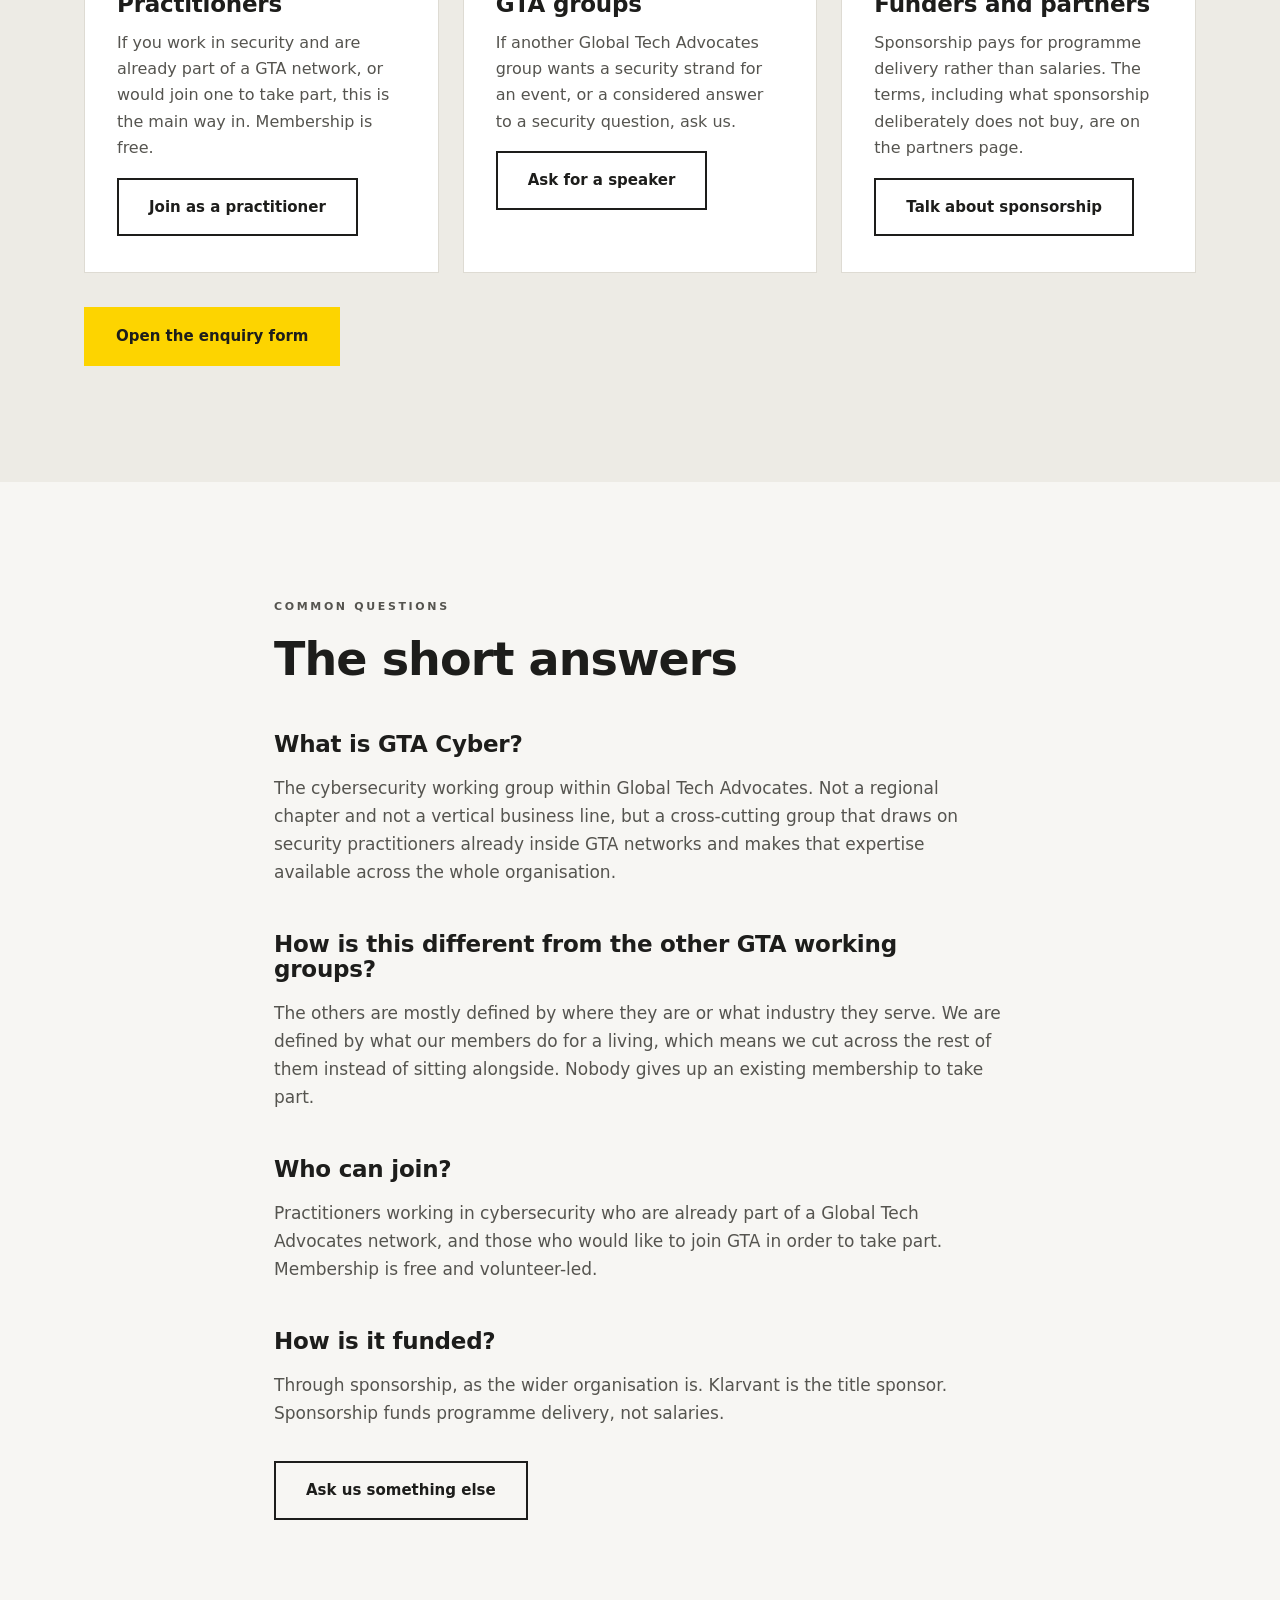
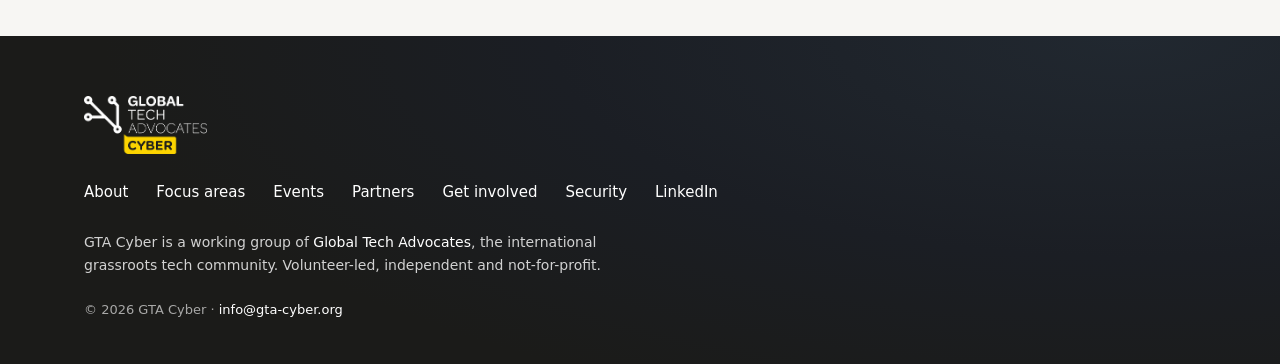
==== commit 3e993e1c: "Fix mobile nav, banner alignment, fade-in; add strict CSP; polish meta, cadence, FAQ headings, cachi" ====
--- a/index.html
+++ b/index.html
@@ -4,7 +4,7 @@
 <meta charset="utf-8" />
 <meta name="viewport" content="width=device-width, initial-scale=1" />
 <title>GTA Cyber | Cybersecurity expertise across Global Tech Advocates</title>
-<meta name="description" content="GTA Cyber is the cybersecurity working group within Global Tech Advocates. Rather than a vertical silo, it draws on subject matter experts already inside GTA networks worldwide and works across the whole organisation." />
+<meta name="description" content="The cybersecurity working group of Global Tech Advocates, connecting security practitioners across GTA networks worldwide rather than siloing them." />
 <link rel="canonical" href="https://gta-cyber.org/" />
 <meta property="og:type" content="website" />
 <meta property="og:site_name" content="GTA Cyber" />
@@ -159,7 +159,7 @@
       </div>
       <div>
         <p class="lead">Cybersecurity expertise is already distributed across Global Tech Advocates. It sits with a CISO in one city network, a founder building detection tooling in another, a policy specialist somewhere else entirely.</p>
-        <p style="margin-top:20px;color:var(--muted)">What has been missing is the connective tissue. A new vertical chapter would have added another silo and asked those people to choose between it and the network they already belong to. GTA Cyber does the opposite. Members keep their existing GTA membership and their day jobs, and the group becomes the place where people practising the same craft meet, compare notes, and answer the call when any part of GTA needs a security perspective.</p>
+        <p class="u-mt20 u-muted">What has been missing is the connective tissue. A new vertical chapter would have added another silo and asked those people to choose between it and the network they already belong to. GTA Cyber does the opposite. Members keep their existing GTA membership and their day jobs, and the group becomes the place where people practising the same craft meet, compare notes, and answer the call when any part of GTA needs a security perspective.</p>
       </div>
     </div>
   </section>
@@ -188,7 +188,7 @@
           <p>Cities change, employers change, job titles change. What you actually know how to do tends not to, which makes it the sturdier thing to organise around.</p>
         </article>
       </div>
-      <p style="margin-top:34px"><a class="btn btn--ghost" href="/about">The model and our principles</a></p>
+      <p class="u-mt34"><a class="btn btn--ghost" href="/about">The model and our principles</a></p>
     </div>
   </section>
 
@@ -221,7 +221,7 @@
           <p>Usually treated as a legal question. The security framing asks where data physically sits, which keys exist and who holds them, and what technically happens when a provider is compelled.</p>
         </article>
       </div>
-      <p style="margin-top:34px"><a class="btn" href="/focus-areas">Focus areas in detail</a></p>
+      <p class="u-mt34"><a class="btn" href="/focus-areas">Focus areas in detail</a></p>
     </div>
   </section>
 
@@ -236,15 +236,15 @@
         <article class="card">
           <h3>Practitioner exchange</h3>
           <p>A room where security people can say the unflattering thing out loud: what broke, what the tool did not do, what they would decide differently now.</p>
-          <p style="margin-top:12px">Small and regular beats large and annual. Fifteen of the right people, often, is the whole design.</p>
+          <p class="u-mt12">Small and periodic beats large and showy. Fifteen of the right people at a time is the whole design.</p>
         </article>
         <article class="card">
           <h3>Expertise on call</h3>
           <p>Somewhere in a network of 40,000 people, someone has already solved the thing you are stuck on. The problem has always been finding them.</p>
-          <p style="margin-top:12px">Ask, and we point you at a peer who knows. Not a consultancy, not free labour, just a considered answer from someone who has done it.</p>
-        </article>
-      </div>
-      <p style="margin-top:34px"><a class="btn btn--ghost" href="/focus-areas#how">How this works in practice</a></p>
+          <p class="u-mt12">Ask, and we point you at a peer who knows. Not a consultancy, not free labour, just a considered answer from someone who has done it.</p>
+        </article>
+      </div>
+      <p class="u-mt34"><a class="btn btn--ghost" href="/focus-areas#how">How this works in practice</a></p>
     </div>
   </section>
 
@@ -252,15 +252,15 @@
     <div class="wrap wrap--narrow">
       <div class="rule" aria-hidden="true"></div>
       <span class="eyebrow">Deliberately not</span>
-      <h2 style="margin-bottom:22px">Four things we will not do</h2>
+      <h2 class="u-mb22">Four things we will not do</h2>
       <ul class="list">
         <li><span class="dot" aria-hidden="true"></span><span><strong>Issue badges.</strong> No certification, no accreditation, no scheme with our name on it.</span></li>
         <li><span class="dot" aria-hidden="true"></span><span><strong>Take work off our members.</strong> Plenty of them sell security services. We are not going to bid against them, or quietly become a shortlist.</span></li>
         <li><span class="dot" aria-hidden="true"></span><span><strong>Answer the phone at 2am.</strong> This is not an incident response service, and implying otherwise would get someone hurt.</span></li>
         <li><span class="dot" aria-hidden="true"></span><span><strong>Sell you a threat feed.</strong> Practitioners sharing what they are seeing is one thing. A product with a subscription is another.</span></li>
       </ul>
-      <p style="margin-top:30px;color:var(--muted)">The list matters more than it looks. Every one of these would cost us the trust of the people we need in the room.</p>
-      <p style="margin-top:24px"><a class="btn btn--ghost" href="/focus-areas">Why each of these is off the table</a></p>
+      <p class="u-mt30 u-muted">The list matters more than it looks. Every one of these would cost us the trust of the people we need in the room.</p>
+      <p class="u-mt24"><a class="btn btn--ghost" href="/focus-areas">Why each of these is off the table</a></p>
     </div>
   </section>
 
@@ -279,11 +279,11 @@
           <span class="evt__kind">Webinar &middot; our first event</span>
           <h3>Post-quantum readiness: what to do before the deadlines arrive</h3>
           <p>An hour on the practical first move, which is not choosing an algorithm. It is working out where cryptography is hiding in your estate, and in what order to deal with it.</p>
-          <p style="margin-top:12px">You do not need to be a security specialist to get something out of it.</p>
+          <p class="u-mt12">You do not need to be a security specialist to get something out of it.</p>
           <span class="evt__note">Date and speakers to follow. Tell us you want in and we will email you when registration opens.</span>
         </div>
       </article>
-      <p style="margin-top:34px"><a class="btn btn--ghost" href="/events">The full programme</a></p>
+      <p class="u-mt34"><a class="btn btn--ghost" href="/events">The full programme</a></p>
     </div>
   </section>
 
@@ -296,8 +296,8 @@
       </div>
       <div>
         <p>Global Tech Advocates is not-for-profit and volunteer-driven, financed by sponsors and collaborating partners. GTA Cyber follows the same model. Nobody draws a salary from it; sponsorship pays for the programme itself.</p>
-        <p style="margin-top:18px">Klarvant is our title sponsor. We are talking to a small number of further partners who want to support security practitioners rather than market at them.</p>
-        <div style="margin-top:32px;display:flex;gap:14px;flex-wrap:wrap">
+        <p class="u-mt18">Klarvant is our title sponsor. We are talking to a small number of further partners who want to support security practitioners rather than market at them.</p>
+        <div class="u-mt32 u-row">
           <a class="btn btn--yellow" href="/partners">Partner with us</a>
           <a class="btn btn--light" href="/get-involved?interest=sponsorship">Start a conversation</a>
         </div>
@@ -349,20 +349,20 @@
         <article class="card">
           <h3>Practitioners</h3>
           <p>If you work in security and are already part of a GTA network, or would join one to take part, this is the main way in. Membership is free.</p>
-          <p style="margin-top:16px"><a class="btn btn--ghost" href="/get-involved?interest=join">Join as a practitioner</a></p>
+          <p class="u-mt16"><a class="btn btn--ghost" href="/get-involved?interest=join">Join as a practitioner</a></p>
         </article>
         <article class="card">
           <h3>GTA groups</h3>
           <p>If another Global Tech Advocates group wants a security strand for an event, or a considered answer to a security question, ask us.</p>
-          <p style="margin-top:16px"><a class="btn btn--ghost" href="/get-involved?interest=speaking">Ask for a speaker</a></p>
+          <p class="u-mt16"><a class="btn btn--ghost" href="/get-involved?interest=speaking">Ask for a speaker</a></p>
         </article>
         <article class="card">
           <h3>Funders and partners</h3>
           <p>Sponsorship pays for programme delivery rather than salaries. The terms, including what sponsorship deliberately does not buy, are on the partners page.</p>
-          <p style="margin-top:16px"><a class="btn btn--ghost" href="/get-involved?interest=sponsorship">Talk about sponsorship</a></p>
-        </article>
-      </div>
-      <p style="margin-top:34px"><a class="btn btn--yellow" href="/get-involved">Open the enquiry form</a></p>
+          <p class="u-mt16"><a class="btn btn--ghost" href="/get-involved?interest=sponsorship">Talk about sponsorship</a></p>
+        </article>
+      </div>
+      <p class="u-mt34"><a class="btn btn--yellow" href="/get-involved">Open the enquiry form</a></p>
     </div>
   </section>
 
@@ -373,19 +373,19 @@
         <h2>The short answers</h2>
       </div>
       <div class="prose">
-        <h2 style="font-size:clamp(19px,2vw,23px);margin-top:0">What is GTA Cyber?</h2>
+        <h3>What is GTA Cyber?</h3>
         <p>The cybersecurity working group within Global Tech Advocates. Not a regional chapter and not a vertical business line, but a cross-cutting group that draws on security practitioners already inside GTA networks and makes that expertise available across the whole organisation.</p>
 
-        <h2 style="font-size:clamp(19px,2vw,23px)">How is this different from the other GTA working groups?</h2>
+        <h3>How is this different from the other GTA working groups?</h3>
         <p>The others are mostly defined by where they are or what industry they serve. We are defined by what our members do for a living, which means we cut across the rest of them instead of sitting alongside. Nobody gives up an existing membership to take part.</p>
 
-        <h2 style="font-size:clamp(19px,2vw,23px)">Who can join?</h2>
+        <h3>Who can join?</h3>
         <p>Practitioners working in cybersecurity who are already part of a Global Tech Advocates network, and those who would like to join GTA in order to take part. Membership is free and volunteer-led.</p>
 
-        <h2 style="font-size:clamp(19px,2vw,23px)">How is it funded?</h2>
+        <h3>How is it funded?</h3>
         <p>Through sponsorship, as the wider organisation is. Klarvant is the title sponsor. Sponsorship funds programme delivery, not salaries.</p>
       </div>
-      <p style="margin-top:34px"><a class="btn btn--ghost" href="/get-involved">Ask us something else</a></p>
+      <p class="u-mt34"><a class="btn btn--ghost" href="/get-involved">Ask us something else</a></p>
     </div>
   </section>
 
--- a/assets/styles.css
+++ b/assets/styles.css
@@ -14,6 +14,9 @@
   --line-dark:rgba(255,255,255,.16);
   --klarvant:#11204D;
   --header-h:94px;
+  --grad-hero:radial-gradient(125% 95% at 80% 8%, #283039 0%, #1D2229 38%, #17181B 72%);
+  --grad-band:radial-gradient(120% 130% at 85% 0%, #232A32 0%, #1C2026 42%, #1A1A19 78%);
+  --grad-foot:radial-gradient(100% 150% at 88% 0%, #212830 0%, #1B1E24 45%, #1B1B19 80%);
   --font:system-ui,-apple-system,"Segoe UI",Roboto,"Helvetica Neue",Arial,sans-serif;
 }
 
@@ -93,7 +96,7 @@
 .launch{background:var(--yellow);color:var(--ink);
   border-bottom:1px solid rgba(29,29,27,.14)}
 .launch__inner{display:flex;align-items:center;gap:8px 18px;flex-wrap:wrap;
-  padding:14px 0}
+  padding-top:14px;padding-bottom:14px}
 .launch__tag{display:inline-flex;align-items:center;background:var(--ink);
   color:var(--yellow);font-size:11px;font-weight:700;letter-spacing:.18em;
   text-transform:uppercase;padding:6px 11px;flex:none}
@@ -102,7 +105,7 @@
 .launch__link{color:var(--ink);font-weight:600;white-space:nowrap}
 @media(max-width:700px){.launch__text{font-size:14px}}
 
-.hero{position:relative;background:var(--ink);color:var(--white);overflow:hidden;
+.hero{position:relative;background-color:var(--ink);background-image:var(--grad-hero);color:var(--white);overflow:hidden;
   padding:96px 0 104px}
 @media(min-width:820px){.hero{padding:132px 0 140px}}
 .hero::before{content:"";position:absolute;inset:0;z-index:0;opacity:.5;
@@ -155,7 +158,7 @@
 .list .dot{flex:none;width:9px;height:9px;background:var(--yellow);margin-top:9px}
 .on-ink .list li{color:var(--muted-light)}
 
-.on-ink{background:var(--ink);color:var(--white)}
+.on-ink{background-color:var(--ink);background-image:var(--grad-band);color:var(--white)}
 .on-ink h2,.on-ink h3{color:var(--white)}
 .on-ink p{color:var(--muted-light)}
 .on-ink .eyebrow{color:var(--yellow)}
@@ -221,6 +224,8 @@
 
 .prose h2{margin:46px 0 16px}
 .prose h2:first-child{margin-top:0}
+.prose h3{margin:46px 0 16px}
+.prose h3:first-child{margin-top:0}
 .prose p{margin-bottom:14px;color:var(--muted)}
 .prose ul{margin:0 0 18px 22px;color:var(--muted)}
 .prose li{margin-bottom:8px}
@@ -240,7 +245,7 @@
 [data-form-status]{margin-top:16px;font-size:15px;font-weight:500}
 .hp{position:absolute;left:-9999px}
 
-.site-footer{background:var(--ink);color:var(--muted-light);padding:60px 0 44px}
+.site-footer{background-color:var(--ink);background-image:var(--grad-foot);color:var(--muted-light);padding:60px 0 44px}
 .site-footer a{color:var(--white);text-decoration:none}
 .site-footer a:hover{color:var(--yellow)}
 .foot__logo img{height:58px;width:auto}
@@ -297,6 +302,25 @@
   .person--open{aspect-ratio:1/1;height:auto}
 }
 
+.u-mt12{margin-top:12px!important}
+.u-mt16{margin-top:16px!important}
+.u-mt18{margin-top:18px!important}
+.u-mt20{margin-top:20px!important}
+.u-mt24{margin-top:24px!important}
+.u-mt26{margin-top:26px!important}
+.u-mt28{margin-top:28px!important}
+.u-mt30{margin-top:30px!important}
+.u-mt32{margin-top:32px!important}
+.u-mt34{margin-top:34px!important}
+.u-mb18{margin-bottom:18px!important}
+.u-mb22{margin-bottom:22px!important}
+.u-mb24{margin-bottom:24px!important}
+.u-mb32{margin-bottom:32px!important}
+.u-mcta{margin:18px auto 30px!important}
+.u-muted{color:var(--muted)!important}
+.u-nodec{text-decoration:none!important}
+.u-mw820{max-width:820px!important}
+.u-row{display:flex!important;gap:14px!important;flex-wrap:wrap!important}
 @media(prefers-reduced-motion:reduce){
   .js-anim .reveal,.js-anim .reveal-stagger>*{opacity:1!important;transform:none!important}
   *{transition:none!important;animation:none!important}
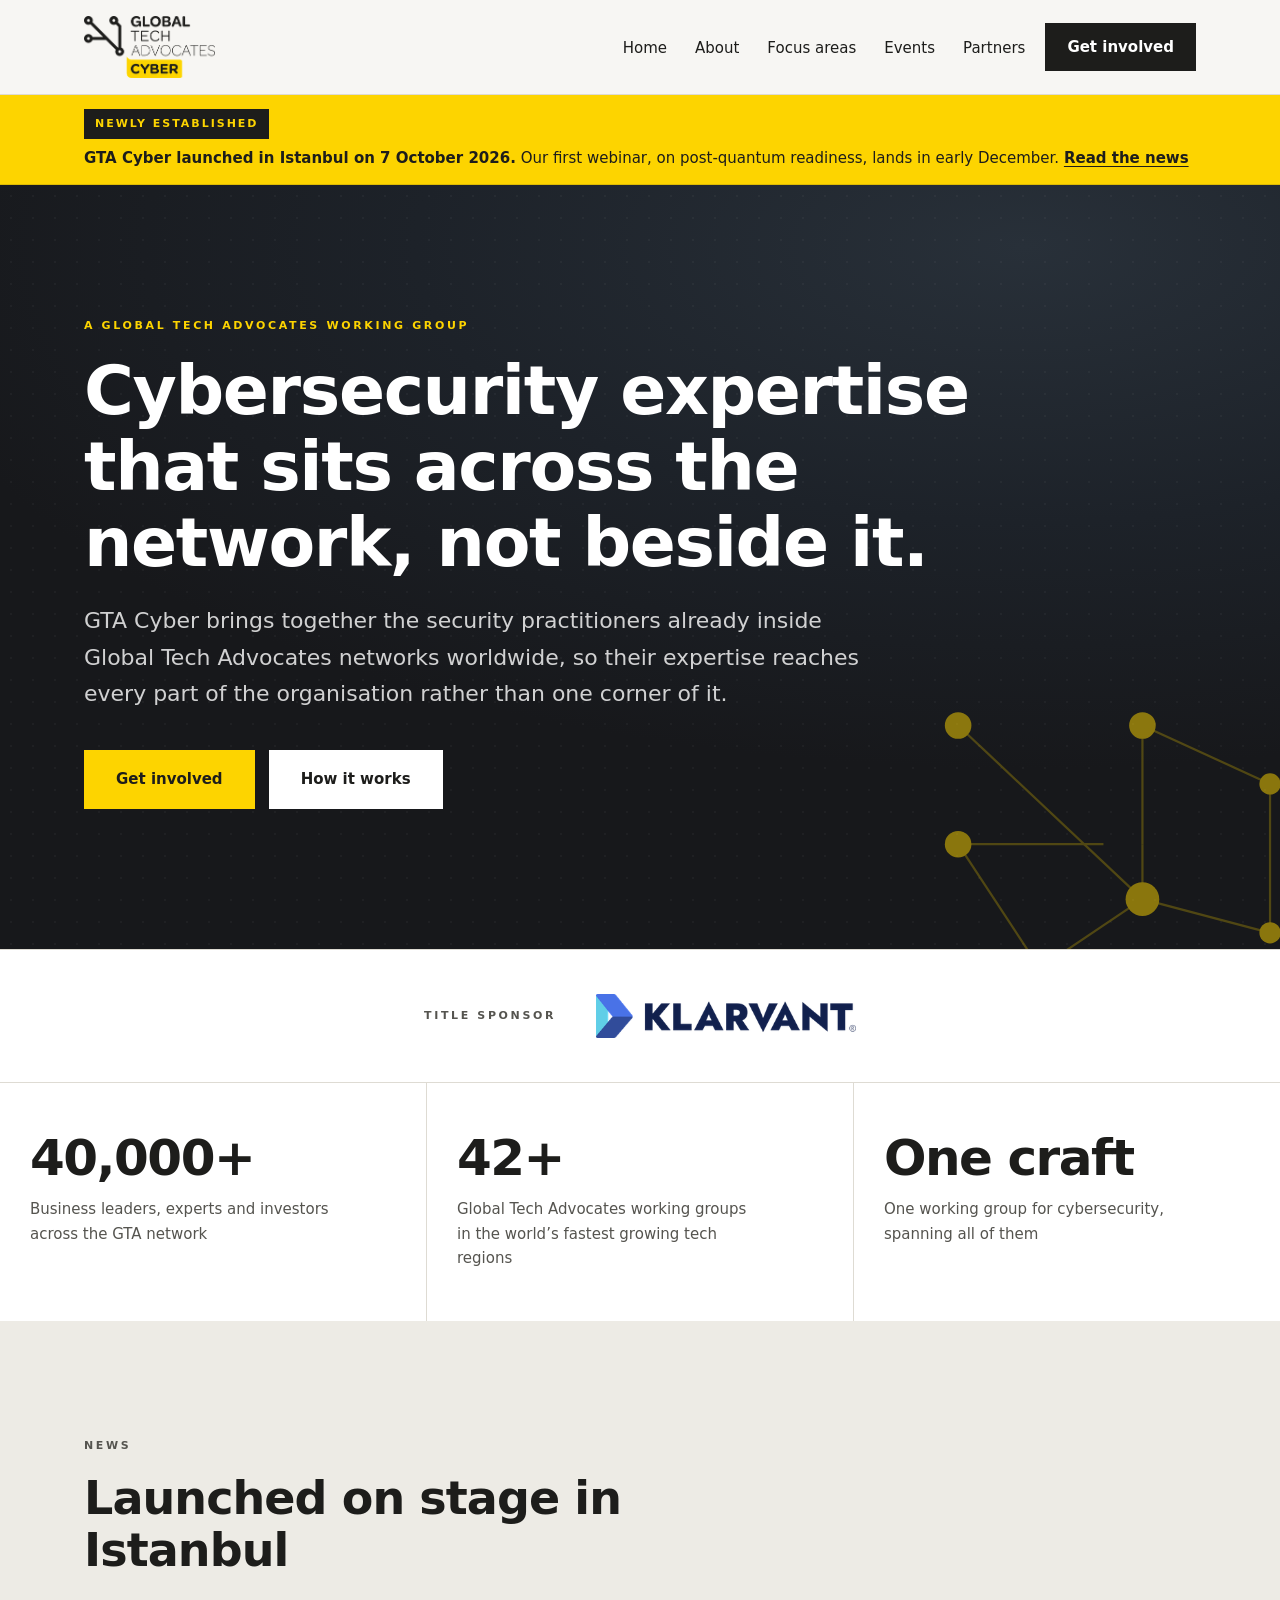
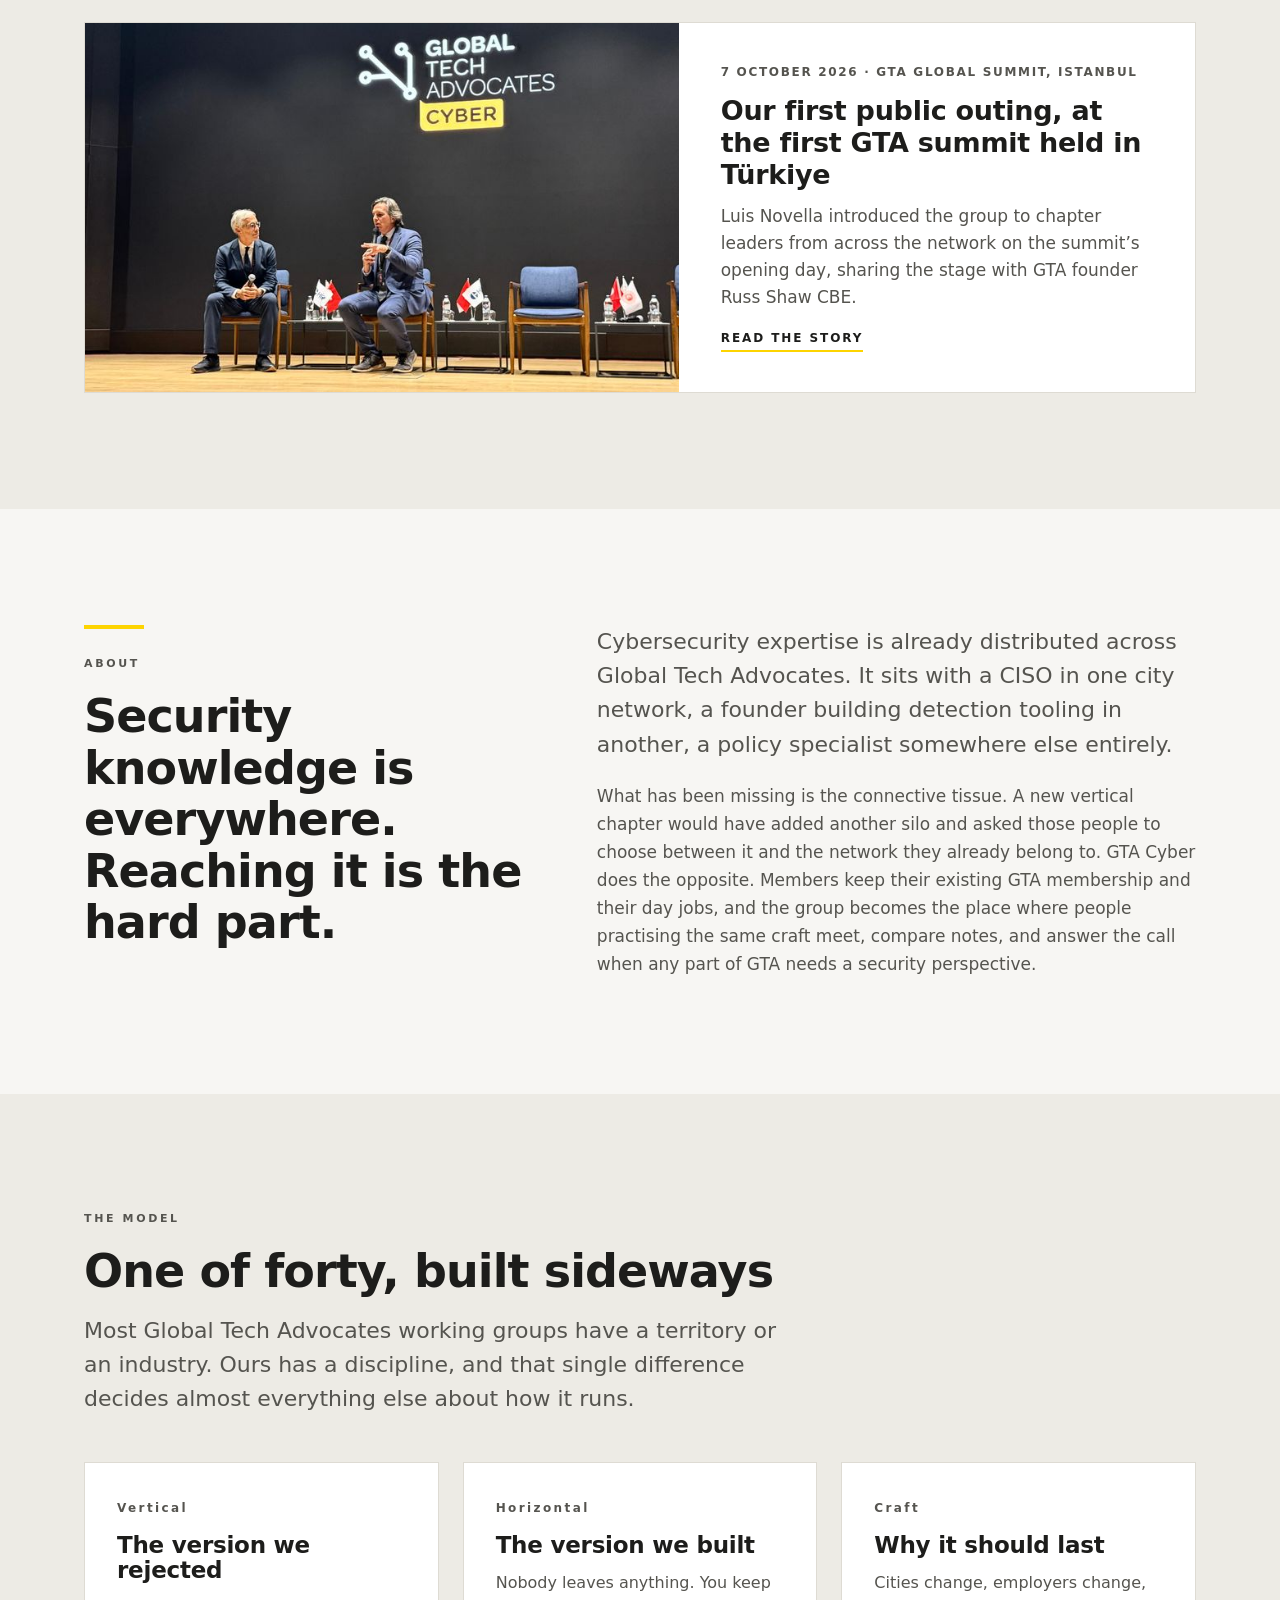
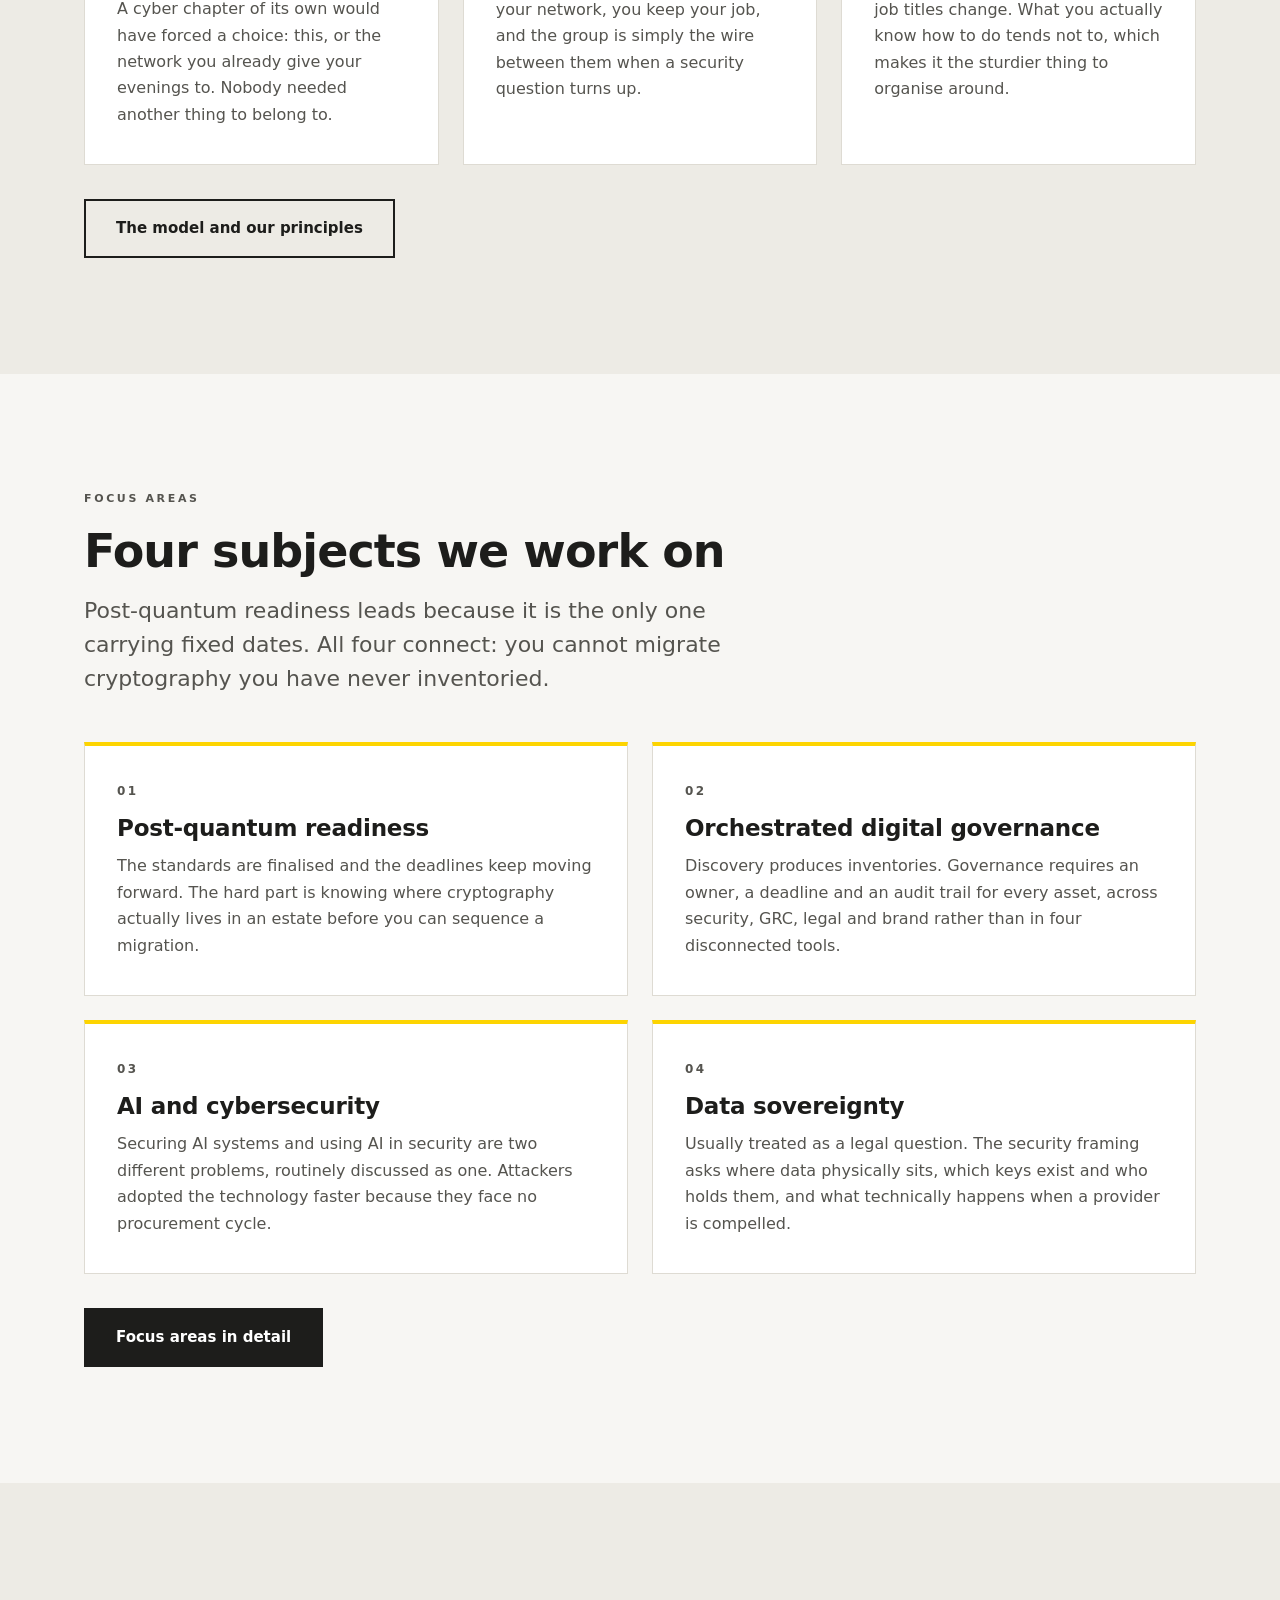
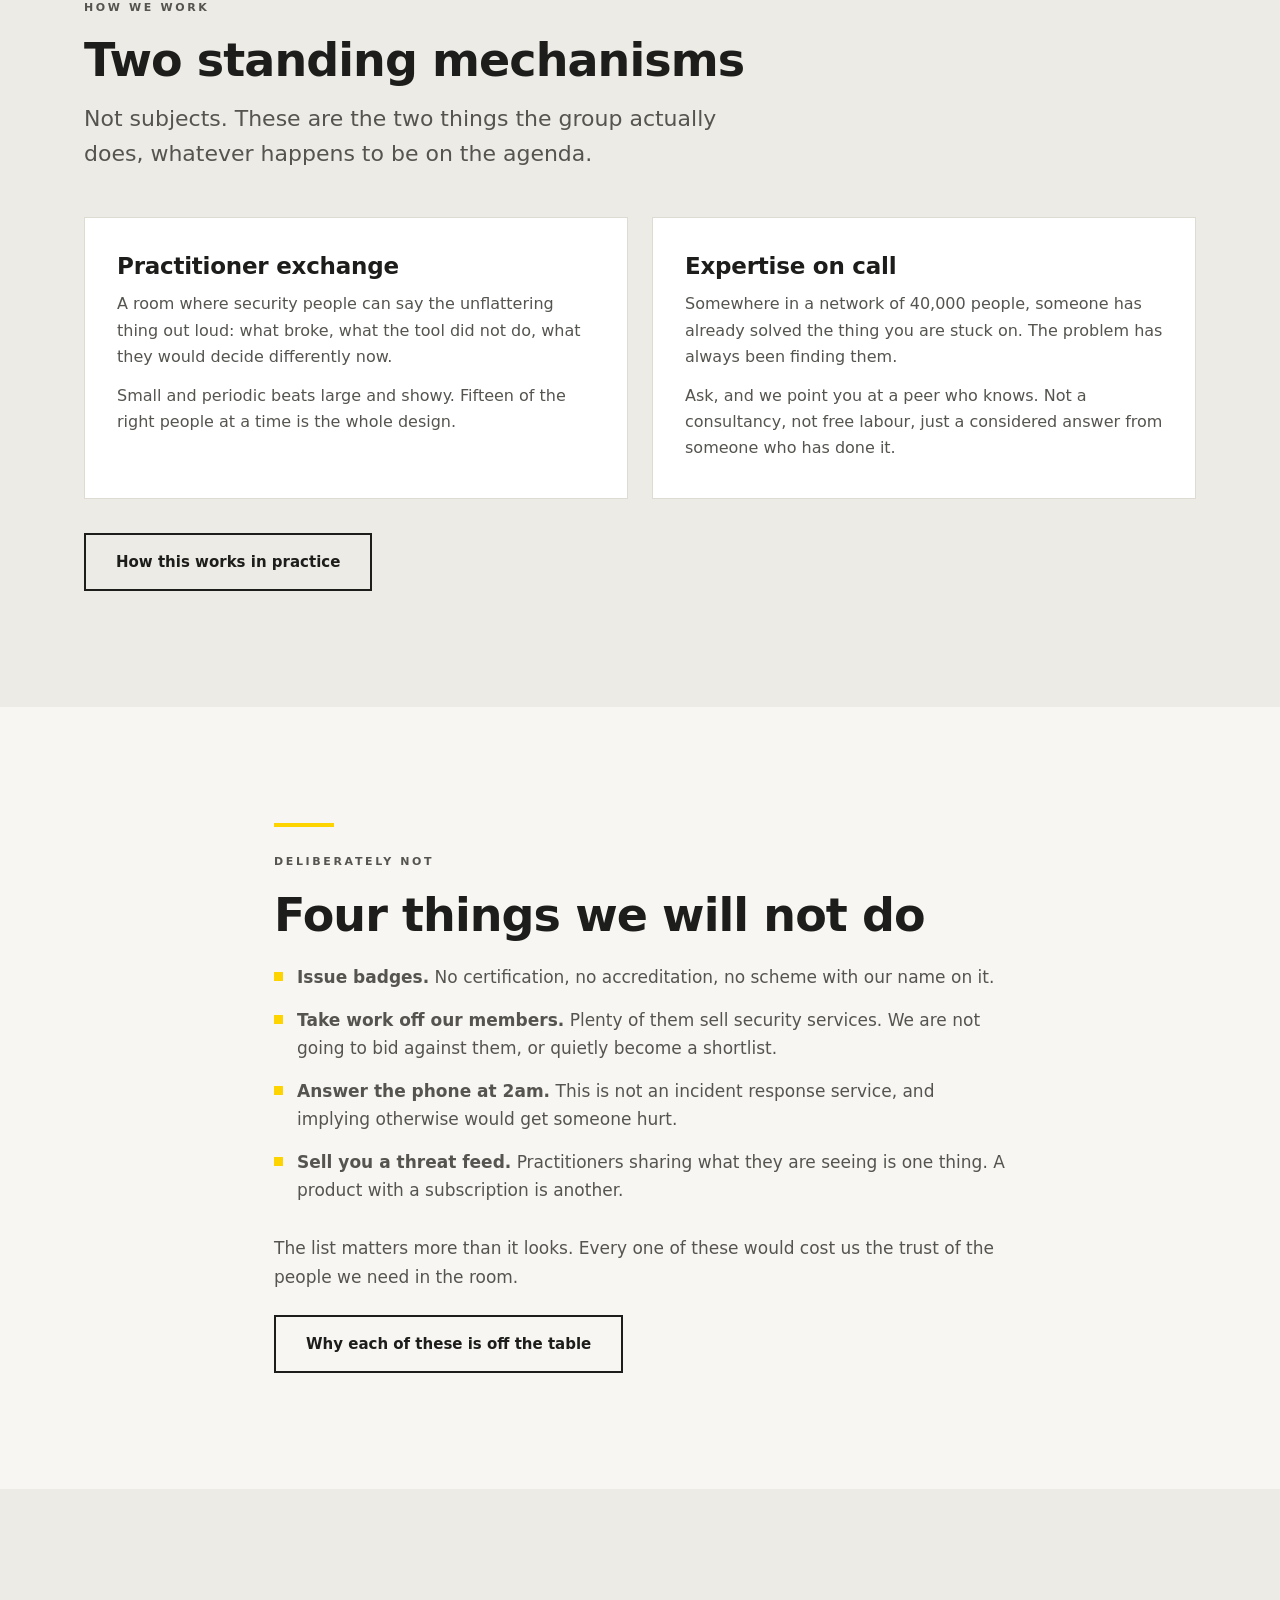
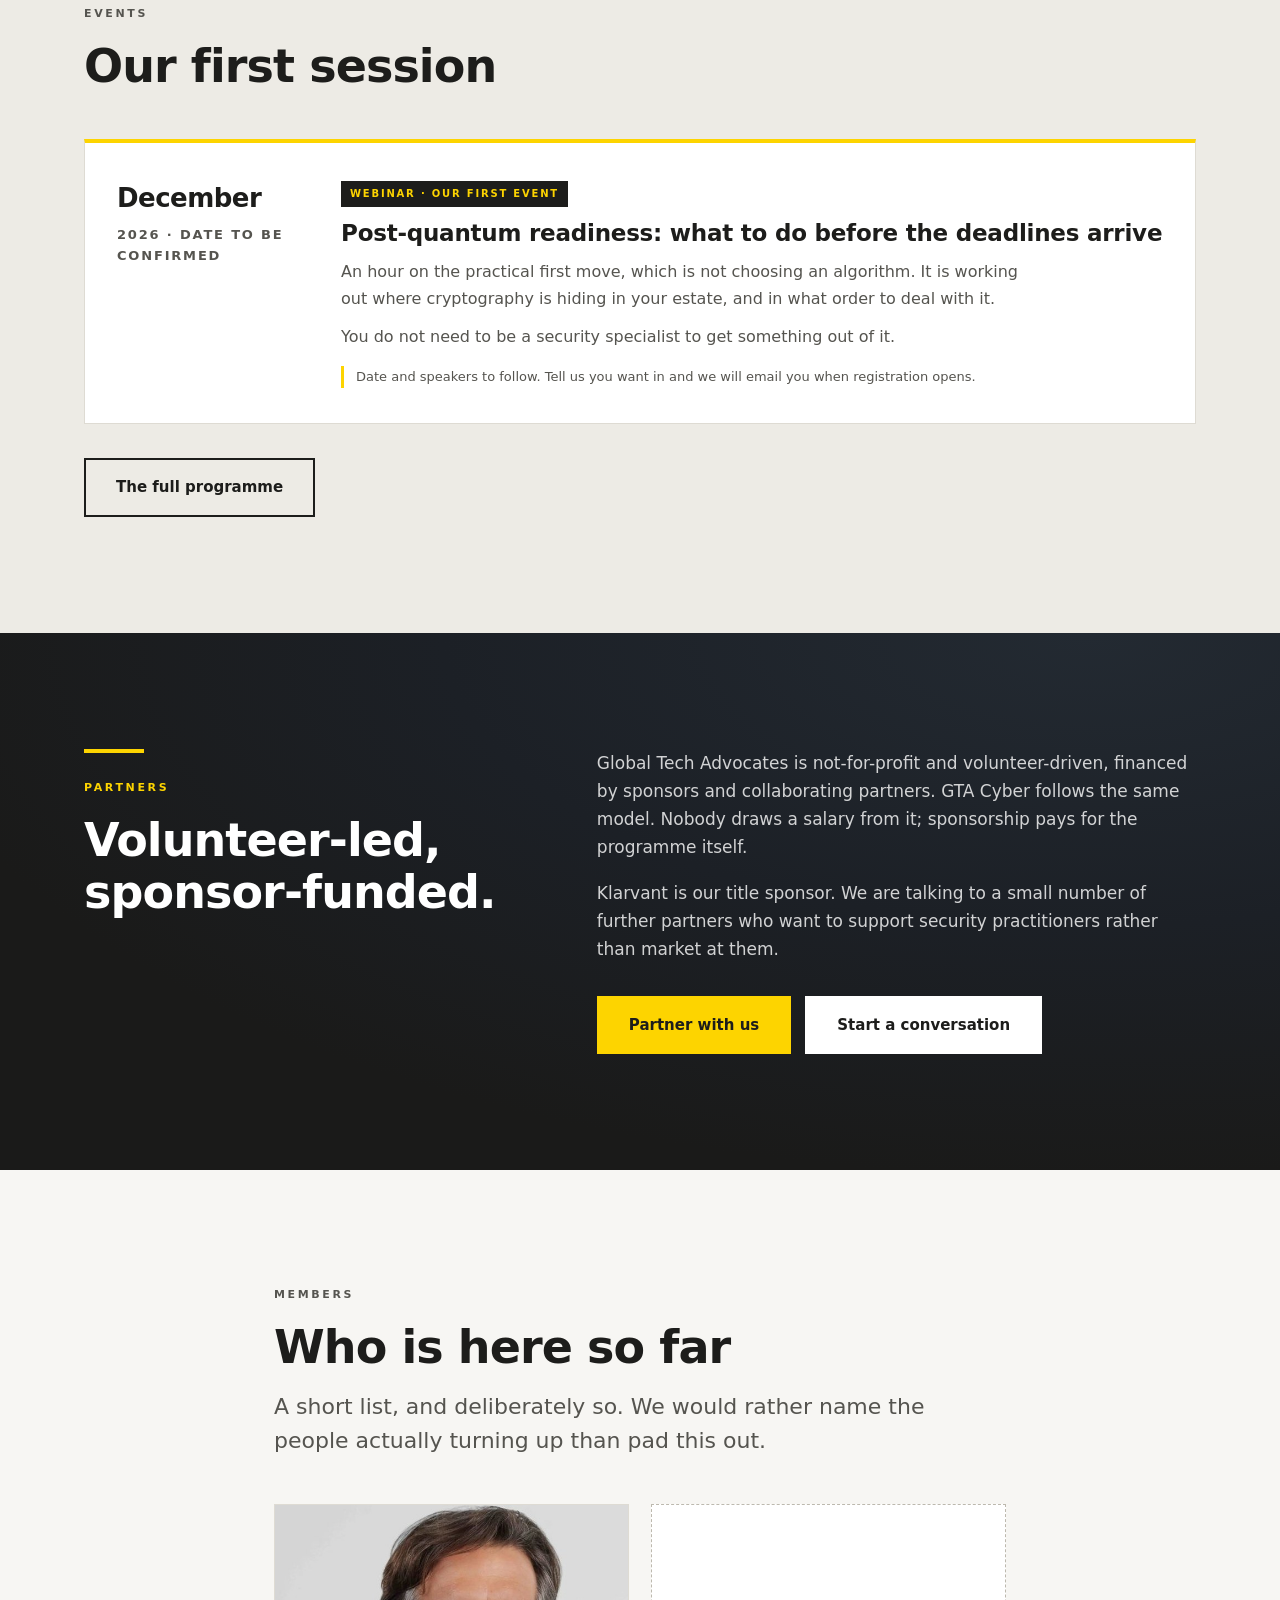
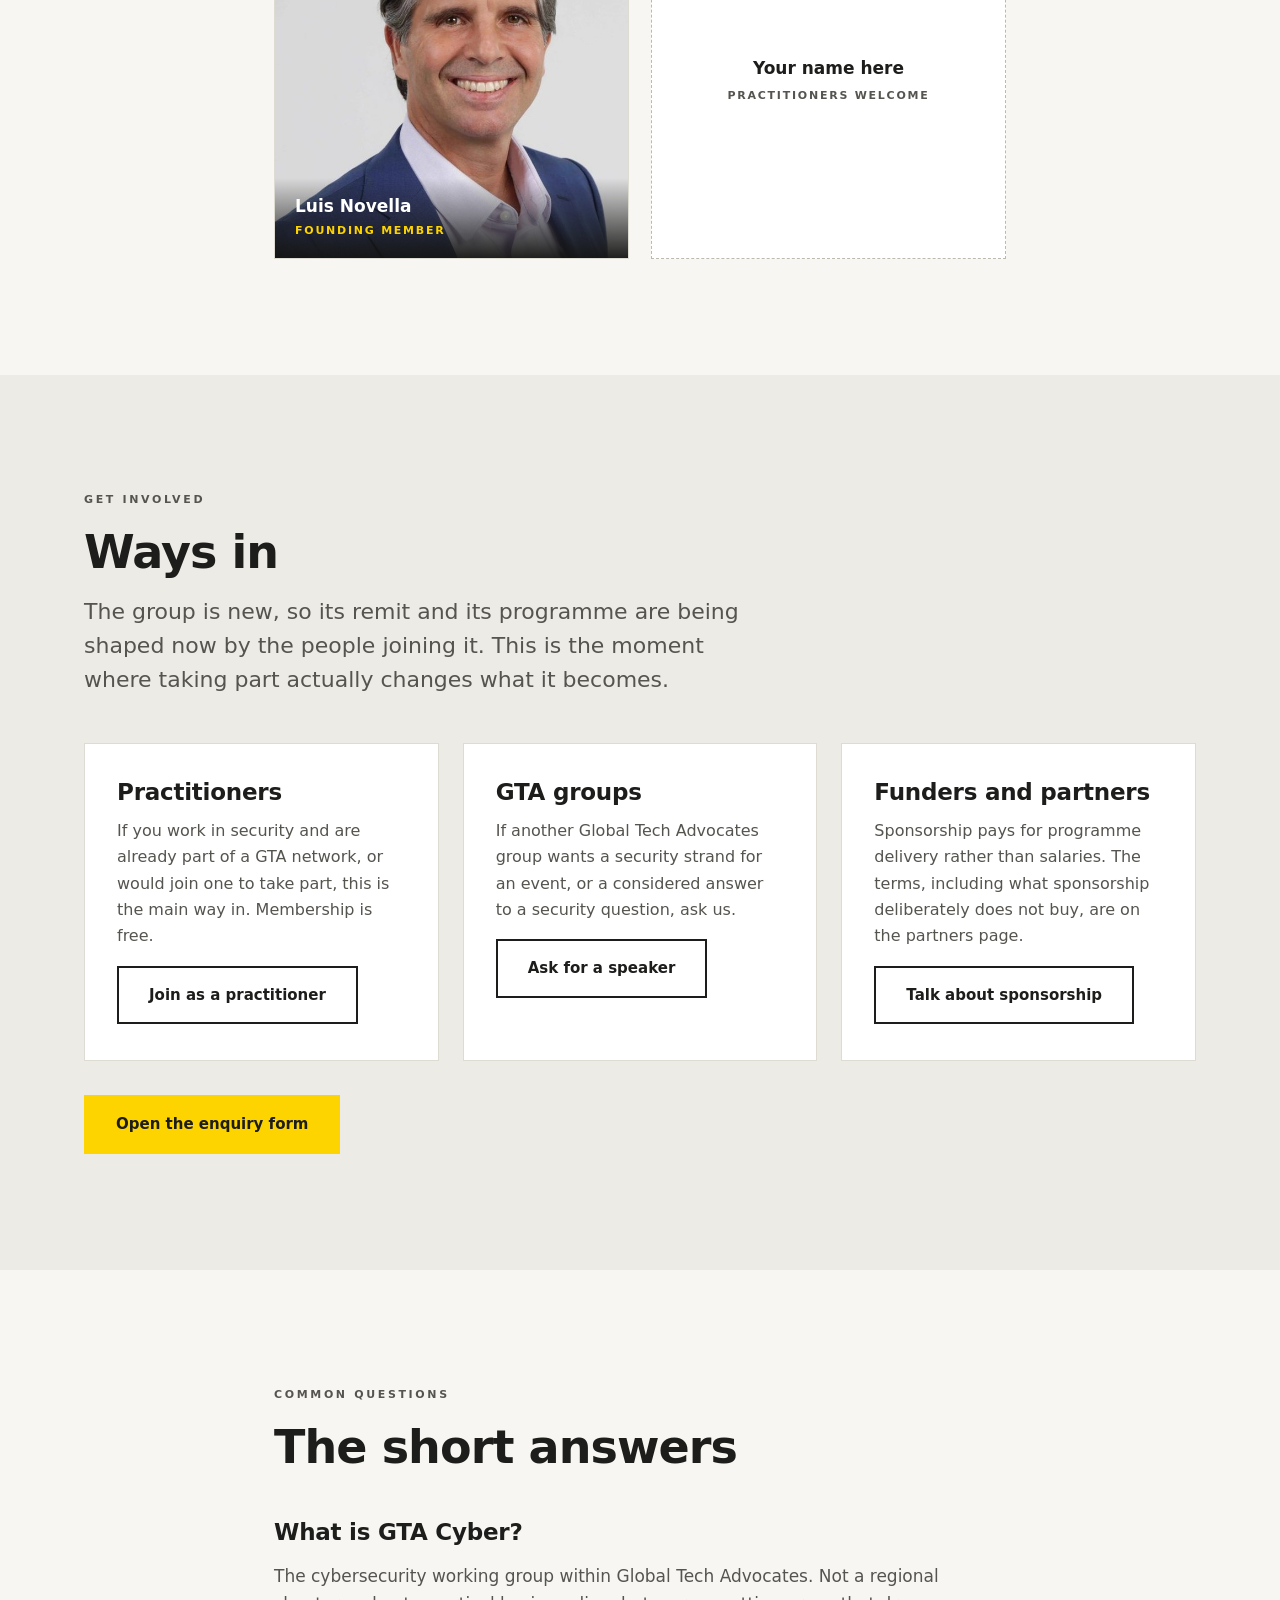
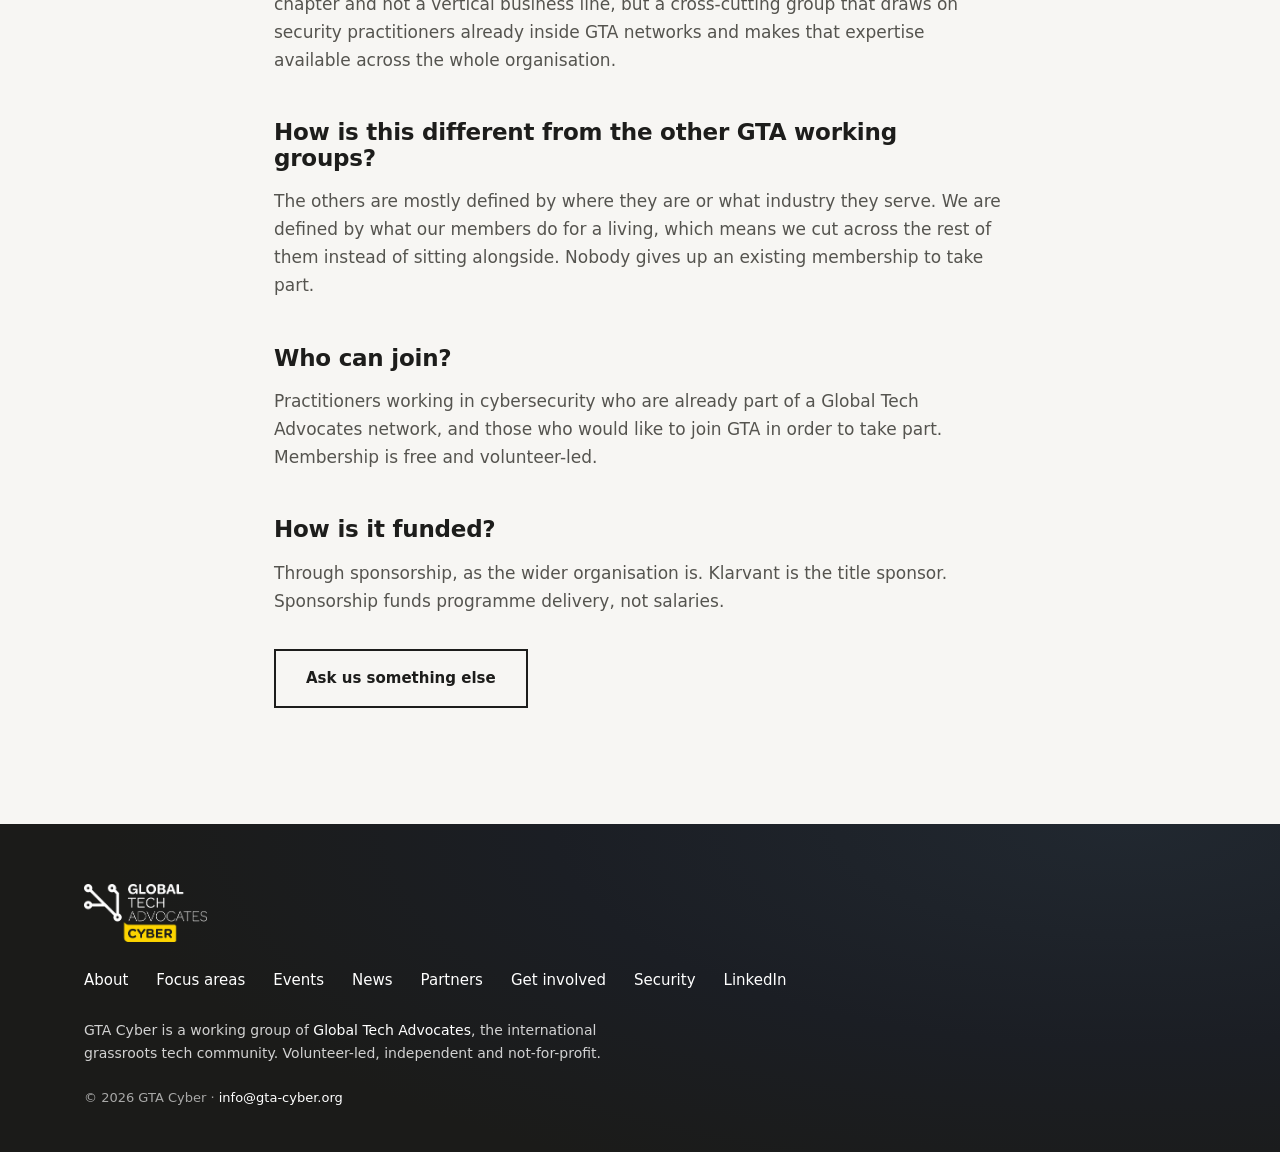
==== commit 58d01464: "Add news: GTA Cyber launch at the GTA Global Summit, Istanbul" ====
--- a/index.html
+++ b/index.html
@@ -106,7 +106,7 @@
   <section class="launch" aria-label="Announcement">
     <div class="wrap launch__inner">
       <span class="launch__tag">Newly established</span>
-      <p class="launch__text"><strong>GTA Cyber launched in September 2026.</strong> Our first webinar, on post-quantum readiness, lands in early December. <a class="launch__link" href="#events">See the details</a></p>
+      <p class="launch__text"><strong>GTA Cyber launched in Istanbul on 7 October 2026.</strong> Our first webinar, on post-quantum readiness, lands in early December. <a class="launch__link" href="#news">Read the news</a></p>
     </div>
   </section>
 
@@ -150,6 +150,24 @@
     <div class="stat"><b>One craft</b><span>One working group for cybersecurity, spanning all of them</span></div>
   </section>
 
+  <section class="pad sand" id="news">
+    <div class="wrap">
+      <div class="sec-head">
+        <span class="eyebrow">News</span>
+        <h2>Launched on stage in Istanbul</h2>
+      </div>
+      <a class="news-card" href="/news#istanbul-2026">
+        <img src="/assets/news/istanbul-2026-gta-cyber-800.jpg" srcset="/assets/news/istanbul-2026-gta-cyber-800.jpg 800w, /assets/news/istanbul-2026-gta-cyber-1600.jpg 1600w" sizes="(min-width: 960px) 560px, 100vw" width="1600" height="900" loading="lazy" decoding="async" alt="Russ Shaw and Luis Novella on stage beneath an illuminated GTA Cyber logo at the GTA Global Summit in Istanbul." />
+        <span class="news-card__body">
+          <span class="news-card__meta"><time datetime="2026-10-07">7 October 2026</time> &middot; GTA Global Summit, Istanbul</span>
+          <span class="news-card__title">Our first public outing, at the first GTA summit held in T&uuml;rkiye</span>
+          <span class="news-card__text">Luis Novella introduced the group to chapter leaders from across the network on the summit&rsquo;s opening day, sharing the stage with GTA founder Russ Shaw CBE.</span>
+          <span class="news-card__more">Read the story</span>
+        </span>
+      </a>
+    </div>
+  </section>
+
   <section class="pad" id="about">
     <div class="wrap split">
       <div>
@@ -397,6 +415,7 @@
       <li><a href="/about">About</a></li>
       <li><a href="/focus-areas">Focus areas</a></li>
       <li><a href="/events">Events</a></li>
+      <li><a href="/news">News</a></li>
       <li><a href="/partners">Partners</a></li>
       <li><a href="/get-involved">Get involved</a></li>
       <li><a href="/security-policy">Security</a></li>
--- a/assets/styles.css
+++ b/assets/styles.css
@@ -302,6 +302,27 @@
   .person--open{aspect-ratio:1/1;height:auto}
 }
 
+.news-card{display:grid;gap:0;background:var(--white);border:1px solid var(--line);
+  text-decoration:none;color:var(--ink);overflow:hidden;transition:border-color .25s ease,box-shadow .25s ease}
+.news-card img{width:100%;height:100%;aspect-ratio:16/9;object-fit:cover;display:block}
+.news-card__body{display:flex;flex-direction:column;gap:12px;padding:30px 30px 32px}
+.news-card__meta,.article__meta{font-size:12px;font-weight:700;letter-spacing:.14em;
+  text-transform:uppercase;color:var(--muted)}
+.news-card__title{font-size:clamp(21px,2.3vw,27px);font-weight:600;line-height:1.18;letter-spacing:-.01em}
+.news-card__text{color:var(--muted);line-height:1.6}
+.news-card__more{margin-top:6px;font-size:12px;font-weight:700;letter-spacing:.16em;text-transform:uppercase;
+  box-shadow:inset 0 -2px 0 var(--yellow);align-self:flex-start;padding-bottom:3px}
+.news-card:hover,.news-card:focus-visible{border-color:var(--ink);box-shadow:0 10px 30px rgba(29,29,27,.10)}
+.news-card:focus-visible{outline:3px solid var(--yellow);outline-offset:3px}
+@media(min-width:960px){.news-card{grid-template-columns:minmax(0,1.15fr) minmax(0,1fr)}
+  .news-card__body{justify-content:center;padding:40px 42px}}
+.article h2{margin:10px 0 18px}
+.article h3{margin:40px 0 12px}
+.article p{color:var(--muted);margin-bottom:16px}
+.article p.lead{color:var(--ink)}
+.article__fig{margin:34px 0}
+.article__fig img{width:100%;height:auto;display:block;border:1px solid var(--line)}
+.article__fig figcaption{margin-top:10px;font-size:13.5px;line-height:1.5;color:var(--muted)}
 .u-mt12{margin-top:12px!important}
 .u-mt16{margin-top:16px!important}
 .u-mt18{margin-top:18px!important}
